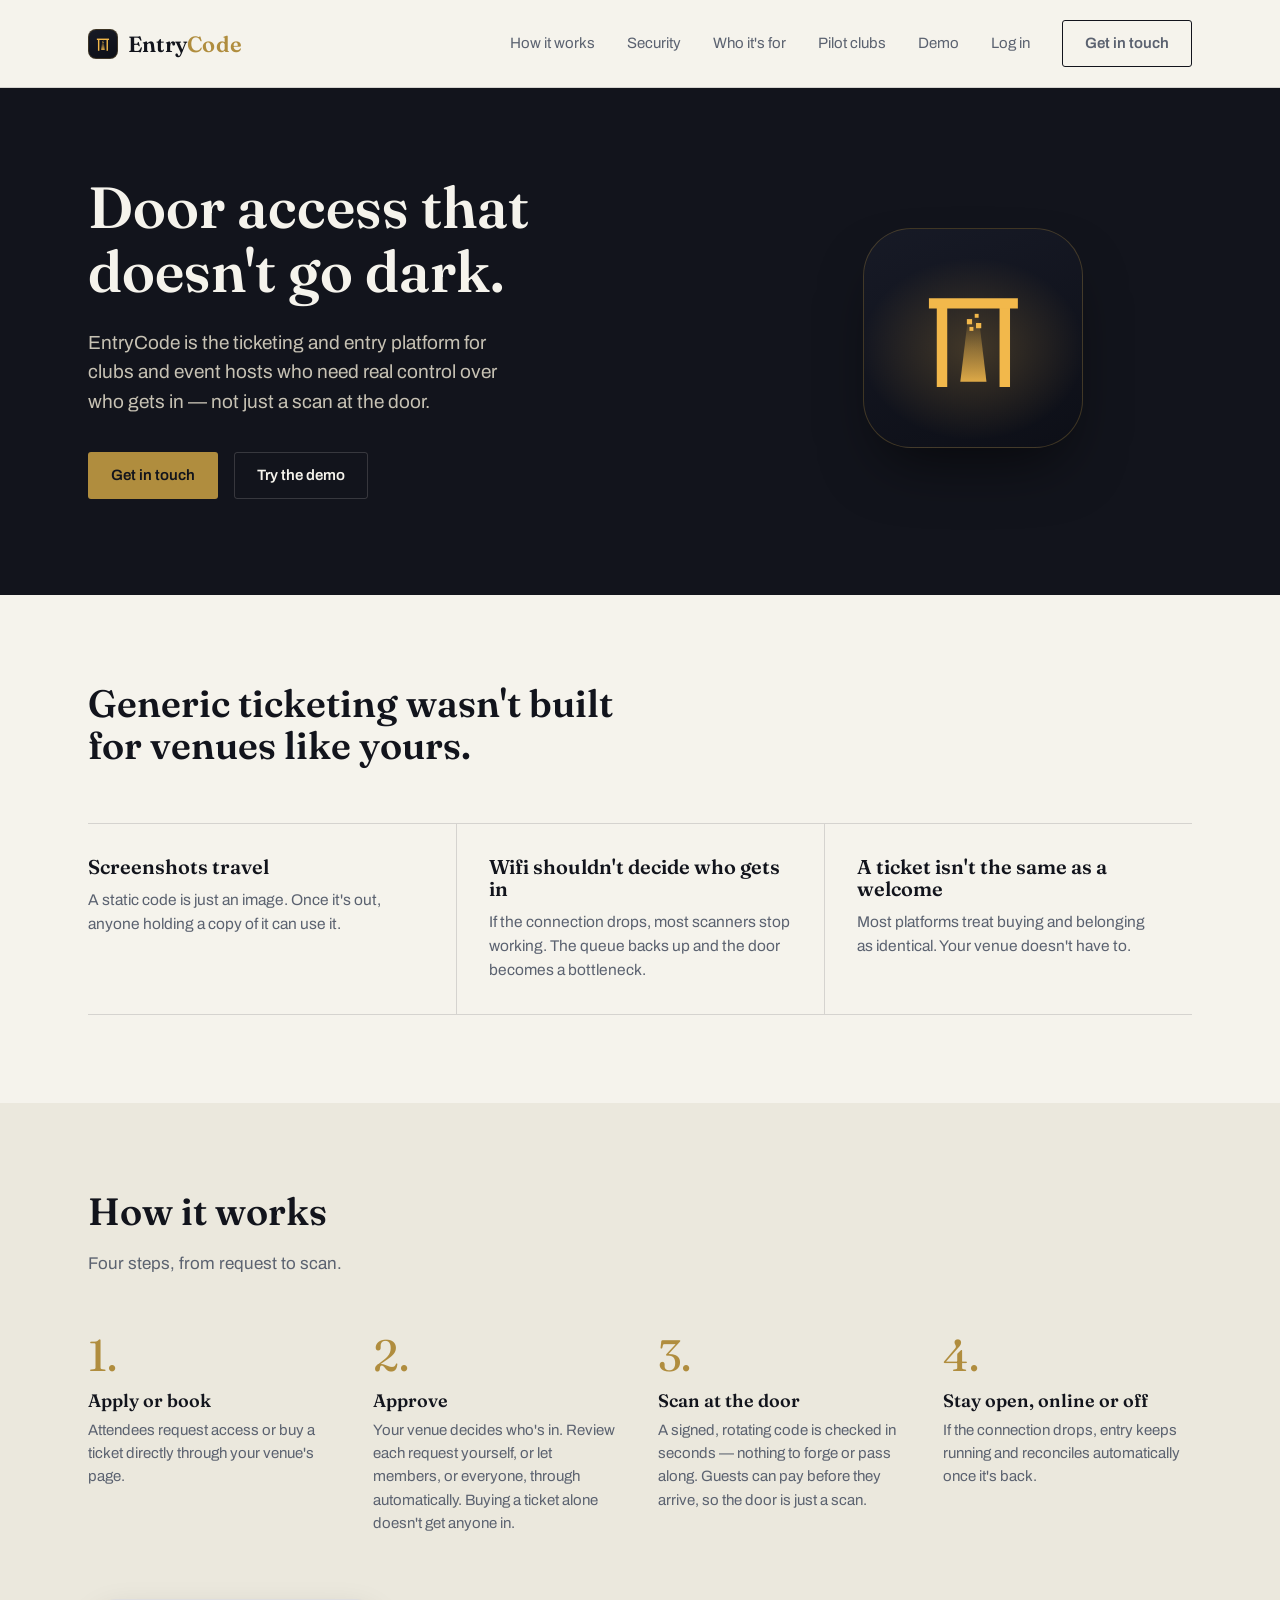
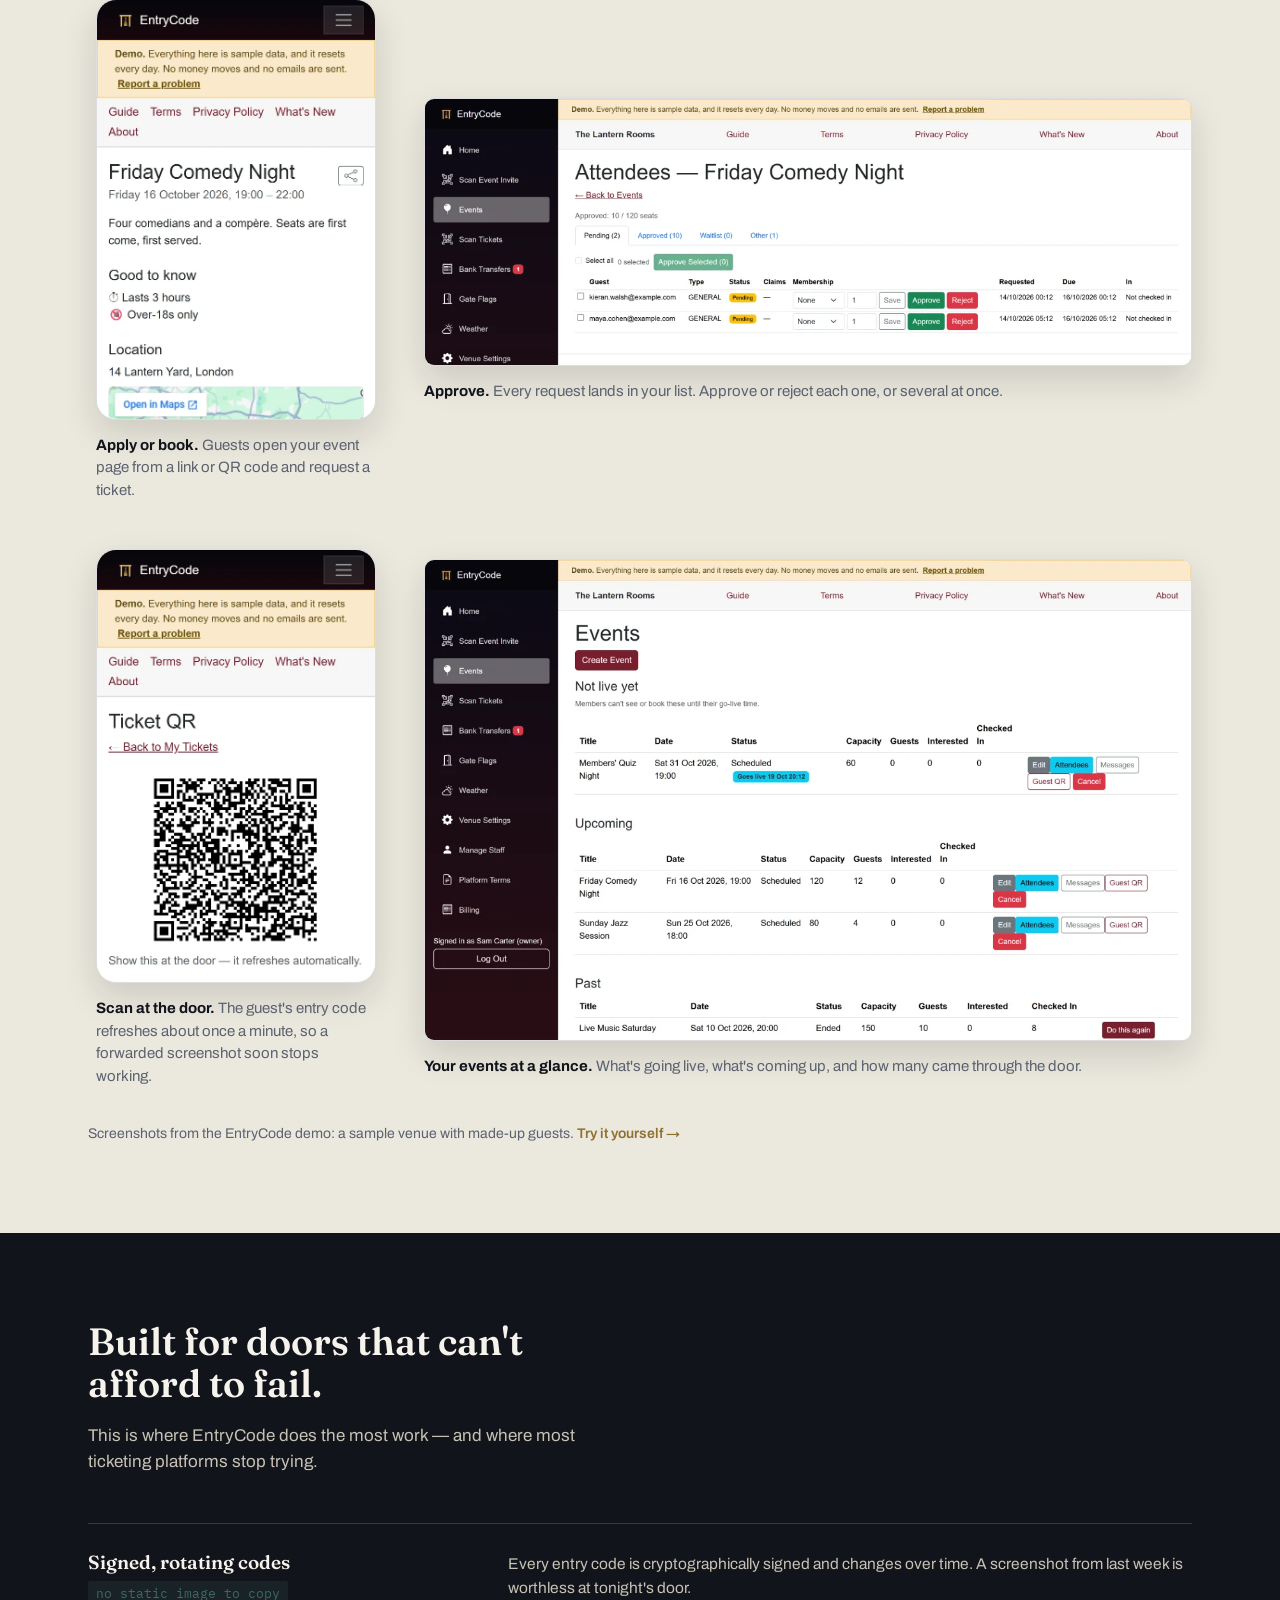
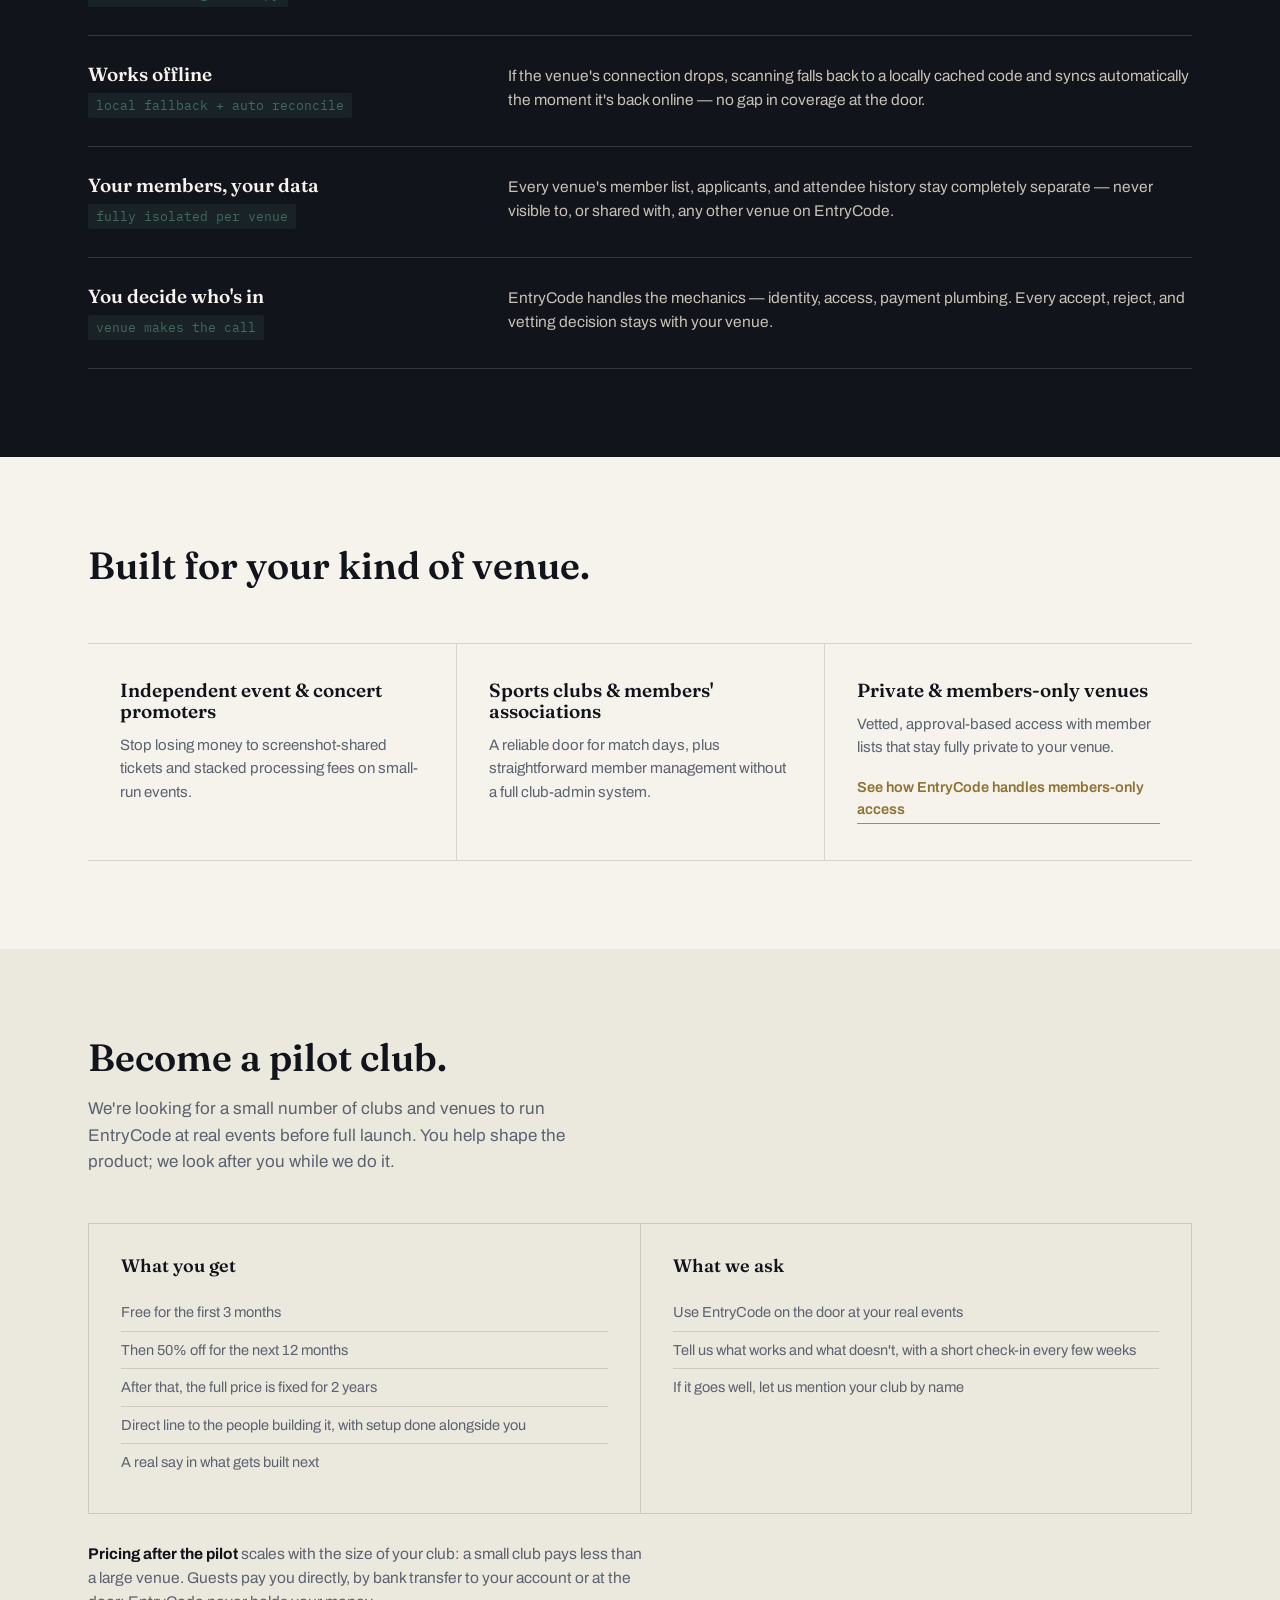
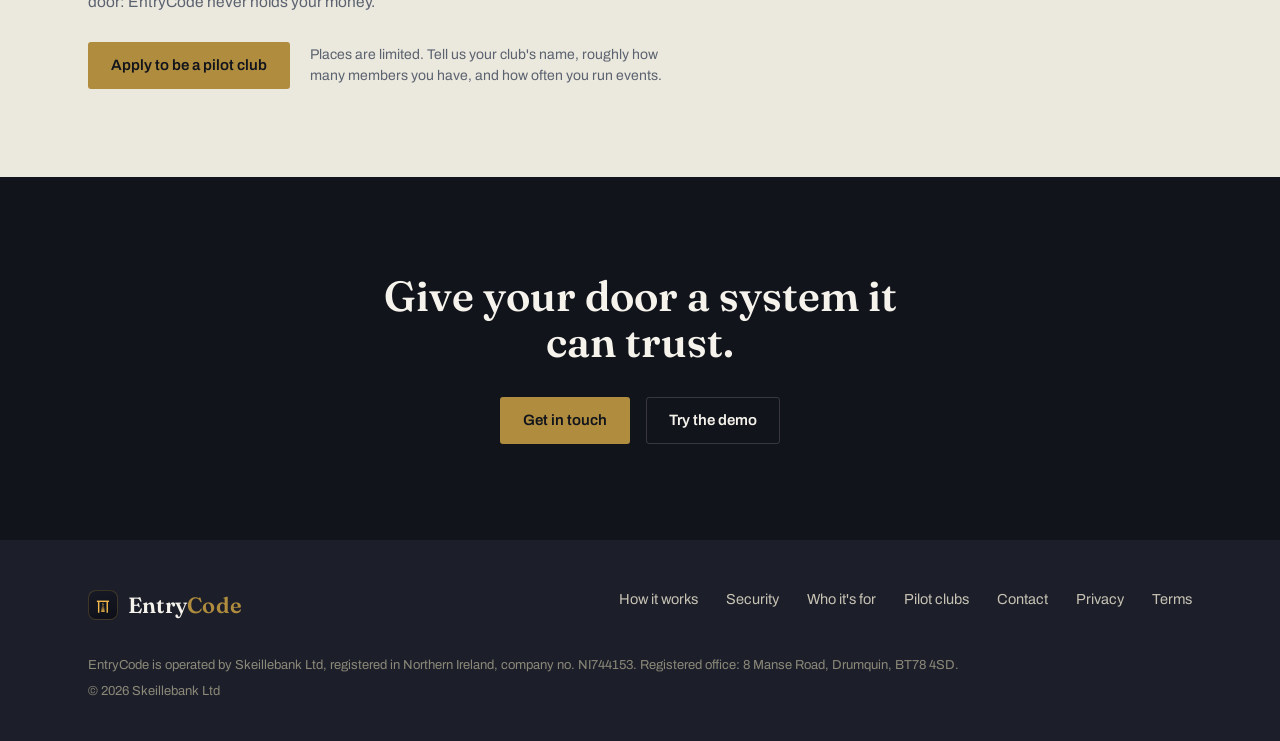
==== index.html @ 15cfafad "How it works: four screenshots from the demo, with a link to try it Co-Authored-By: Claude Opus 5.5 " ====
<!doctype html>
<html lang="en">
<head>
<meta charset="utf-8">
<meta name="viewport" content="width=device-width, initial-scale=1">
<title>EntryCode — Door access that doesn't go dark</title>
<meta name="description" content="EntryCode is the ticketing and entry platform for clubs and event hosts who need real control over who gets in — signed codes, offline-safe scanning, and vetted access.">
<link rel="preconnect" href="https://fonts.googleapis.com">
<link rel="preconnect" href="https://fonts.gstatic.com" crossorigin>
<link href="https://fonts.googleapis.com/css2?family=Fraunces:opsz,wght@9..144,400;9..144,500;9..144,600;9..144,700&family=Archivo:wght@400;500;600;700&family=IBM+Plex+Mono:wght@400;500&display=swap" rel="stylesheet">
<link rel="stylesheet" href="styles.css">
</head>
<body>
<a class="skip-link" href="#main">Skip to content</a>

<svg width="0" height="0" style="position:absolute" aria-hidden="true">
  <defs>
    <linearGradient id="beamGrad" x1="0" y1="1" x2="0" y2="0">
      <stop offset="0%" stop-color="#f2b84b" stop-opacity="0.9"/>
      <stop offset="55%" stop-color="#f2b84b" stop-opacity="0.4"/>
      <stop offset="100%" stop-color="#f2b84b" stop-opacity="0"/>
    </linearGradient>
    <symbol id="threshold-mark" viewBox="0 0 100 100">
      <line x1="26" y1="84" x2="26" y2="28" stroke="#f2b84b" stroke-width="8" stroke-linecap="square"/>
      <line x1="74" y1="84" x2="74" y2="28" stroke="#f2b84b" stroke-width="8" stroke-linecap="square"/>
      <line x1="20" y1="24" x2="80" y2="24" stroke="#f2b84b" stroke-width="8" stroke-linecap="square"/>
      <path d="M40 84 L60 84 L54 34 L46 34 Z" fill="url(#beamGrad)"/>
      <rect x="45" y="36" width="4" height="4" fill="#f2b84b"/>
      <rect x="51" y="32" width="3" height="3" fill="#f2b84b"/>
      <rect x="47" y="42" width="3" height="3" fill="#f2b84b"/>
      <rect x="52" y="39" width="4" height="4" fill="#f2b84b"/>
    </symbol>
  </defs>
</svg>

<header>
  <div class="nav-row">
    <a class="wordmark" href="#top">
      <span class="logo-mark" aria-hidden="true"><svg viewBox="0 0 100 100"><use href="#threshold-mark"/></svg></span>
      <span class="wm-text">Entry<em>Code</em></span>
    </a>
    <button class="nav-toggle" id="navToggle" aria-expanded="false" aria-controls="primaryNav" aria-label="Toggle menu">
      <svg width="24" height="24" viewBox="0 0 24 24" fill="none" stroke="currentColor" stroke-width="2" stroke-linecap="round"><line x1="3" y1="6" x2="21" y2="6"/><line x1="3" y1="12" x2="21" y2="12"/><line x1="3" y1="18" x2="21" y2="18"/></svg>
    </button>
    <nav class="primary" id="primaryNav">
      <a href="#how">How it works</a>
      <a href="#security">Security</a>
      <a href="#segments">Who it's for</a>
      <a href="#pilot">Pilot clubs</a>
      <a href="demo.html">Demo</a>
      <a href="login.html">Log in</a>
      <a class="btn btn-outline-dark" href="#demo">Get in touch</a>
    </nav>
  </div>
</header>

<main id="main">

  <!-- HERO -->
  <section class="hero" id="top">
    <div class="wrap hero-grid">
      <div>
        <h1>Door access that doesn't go dark.</h1>
        <p class="lede">EntryCode is the ticketing and entry platform for clubs and event hosts who need real control over who gets in — not just a scan at the door.</p>
        <div class="actions">
          <a class="btn btn-brass" href="#demo">Get in touch</a>
          <a class="btn btn-outline-light" href="demo.html">Try the demo</a>
        </div>
      </div>
      <div class="seal" aria-hidden="true">
        <div class="hero-mark"><svg viewBox="0 0 100 100"><use href="#threshold-mark"/></svg></div>
      </div>
    </div>
  </section>

  <!-- PROBLEM -->
  <section>
    <div class="wrap">
      <h2 class="eyebrow-free-heading">Generic ticketing wasn't built for venues like yours.</h2>
      <div class="problem-grid">
        <div class="problem-item">
          <h3>Screenshots travel</h3>
          <p>A static code is just an image. Once it's out, anyone holding a copy of it can use it.</p>
        </div>
        <div class="problem-item">
          <h3>Wifi shouldn't decide who gets in</h3>
          <p>If the connection drops, most scanners stop working. The queue backs up and the door becomes a bottleneck.</p>
        </div>
        <div class="problem-item">
          <h3>A ticket isn't the same as a welcome</h3>
          <p>Most platforms treat buying and belonging as identical. Your venue doesn't have to.</p>
        </div>
      </div>
    </div>
  </section>

  <!-- HOW IT WORKS -->
  <section class="how" id="how">
    <div class="wrap">
      <h2 class="eyebrow-free-heading">How it works</h2>
      <p class="section-lede">Four steps, from request to scan.</p>
      <div class="steps">
        <div class="step">
          <div class="num">1.</div>
          <h3>Apply or book</h3>
          <p>Attendees request access or buy a ticket directly through your venue's page.</p>
        </div>
        <div class="step">
          <div class="num">2.</div>
          <h3>Approve</h3>
          <p>Your venue decides who's in. Review each request yourself, or let members, or everyone, through automatically. Buying a ticket alone doesn't get anyone in.</p>
        </div>
        <div class="step">
          <div class="num">3.</div>
          <h3>Scan at the door</h3>
          <p>A signed, rotating code is checked in seconds — nothing to forge or pass along. Guests can pay before they arrive, so the door is just a scan.</p>
        </div>
        <div class="step">
          <div class="num">4.</div>
          <h3>Stay open, online or off</h3>
          <p>If the connection drops, entry keeps running and reconciles automatically once it's back.</p>
        </div>
      </div>
      <div class="shots">
        <figure class="shot phone">
          <img src="img/guest-request.webp" width="600" height="903" loading="lazy" alt="A guest's view of an event page on a phone: Friday Comedy Night, date and time, over-18s only, and the venue's location on a map.">
          <figcaption><b>Apply or book.</b> Guests open your event page from a link or QR code and request a ticket.</figcaption>
        </figure>
        <figure class="shot wide">
          <img src="img/venue-approve.webp" width="1200" height="417" loading="lazy" alt="The venue's attendee list for Friday Comedy Night, with two pending requests, each with Approve and Reject buttons.">
          <figcaption><b>Approve.</b> Every request lands in your list. Approve or reject each one, or several at once.</figcaption>
        </figure>
        <figure class="shot phone">
          <img src="img/guest-entry-code.webp" width="600" height="933" loading="lazy" alt="A guest's entry QR code on a phone, with the note: show this at the door, it refreshes automatically.">
          <figcaption><b>Scan at the door.</b> The guest's entry code refreshes about once a minute, so a forwarded screenshot soon stops working.</figcaption>
        </figure>
        <figure class="shot wide">
          <img src="img/venue-events.webp" width="1200" height="750" loading="lazy" alt="The venue's events page: one event not live yet, two upcoming and one past, with capacity, guests and check-ins for each.">
          <figcaption><b>Your events at a glance.</b> What's going live, what's coming up, and how many came through the door.</figcaption>
        </figure>
      </div>
      <p class="shots-note">Screenshots from the EntryCode demo: a sample venue with made-up guests. <a href="demo.html">Try it yourself →</a></p>
    </div>
  </section>

  <!-- SECURITY -->
  <section class="security" id="security">
    <div class="wrap">
      <h2 class="eyebrow-free-heading">Built for doors that can't afford to fail.</h2>
      <p class="section-lede">This is where EntryCode does the most work — and where most ticketing platforms stop trying.</p>
      <div class="ledger">
        <div class="ledger-row">
          <div>
            <h3>Signed, rotating codes</h3>
            <span class="tag-mono">no static image to copy</span>
          </div>
          <p>Every entry code is cryptographically signed and changes over time. A screenshot from last week is worthless at tonight's door.</p>
        </div>
        <div class="ledger-row">
          <div>
            <h3>Works offline</h3>
            <span class="tag-mono">local fallback + auto reconcile</span>
          </div>
          <p>If the venue's connection drops, scanning falls back to a locally cached code and syncs automatically the moment it's back online — no gap in coverage at the door.</p>
        </div>
        <div class="ledger-row">
          <div>
            <h3>Your members, your data</h3>
            <span class="tag-mono">fully isolated per venue</span>
          </div>
          <p>Every venue's member list, applicants, and attendee history stay completely separate — never visible to, or shared with, any other venue on EntryCode.</p>
        </div>
        <div class="ledger-row">
          <div>
            <h3>You decide who's in</h3>
            <span class="tag-mono">venue makes the call</span>
          </div>
          <p>EntryCode handles the mechanics — identity, access, payment plumbing. Every accept, reject, and vetting decision stays with your venue.</p>
        </div>
      </div>
    </div>
  </section>

  <!-- SEGMENTS -->
  <section id="segments">
    <div class="wrap">
      <h2 class="eyebrow-free-heading">Built for your kind of venue.</h2>
      <div class="segments-grid">
        <div class="segment">
          <h3>Independent event &amp; concert promoters</h3>
          <p>Stop losing money to screenshot-shared tickets and stacked processing fees on small-run events.</p>
        </div>
        <div class="segment">
          <h3>Sports clubs &amp; members' associations</h3>
          <p>A reliable door for match days, plus straightforward member management without a full club-admin system.</p>
        </div>
        <div class="segment">
          <h3>Private &amp; members-only venues</h3>
          <p>Vetted, approval-based access with member lists that stay fully private to your venue.</p>
          <a class="link-line" href="members.html">See how EntryCode handles members-only access</a>
        </div>
      </div>
    </div>
  </section>

  <!-- PILOT CLUBS -->
  <section class="how" id="pilot">
    <div class="wrap">
      <h2 class="eyebrow-free-heading">Become a pilot club.</h2>
      <p class="section-lede">We're looking for a small number of clubs and venues to run EntryCode at real events before full launch. You help shape the product; we look after you while we do it.</p>
      <div class="pricing-row">
        <div class="price-col recommended">
          <h3>What you get</h3>
          <ul>
            <li>Free for the first 3 months</li>
            <li>Then 50% off for the next 12 months</li>
            <li>After that, the full price is fixed for 2 years</li>
            <li>Direct line to the people building it, with setup done alongside you</li>
            <li>A real say in what gets built next</li>
          </ul>
        </div>
        <div class="price-col">
          <h3>What we ask</h3>
          <ul>
            <li>Use EntryCode on the door at your real events</li>
            <li>Tell us what works and what doesn't, with a short check-in every few weeks</li>
            <li>If it goes well, let us mention your club by name</li>
          </ul>
        </div>
      </div>
      <p class="pilot-note" id="pricing"><strong>Pricing after the pilot</strong> scales with the size of your club: a small club pays less than a large venue. Guests pay you directly, by bank transfer to your account or at the door: EntryCode never holds your money.</p>
      <div class="pilot-actions">
        <a class="btn btn-brass" href="mailto:info@entrycode.uk?subject=EntryCode%20pilot%20club">Apply to be a pilot club</a>
        <span class="pilot-small">Places are limited. Tell us your club's name, roughly how many members you have, and how often you run events.</span>
      </div>
    </div>
  </section>

  <!-- FINAL CTA -->
  <section class="cta-band" id="demo">
    <div class="wrap">
      <h2>Give your door a system it can trust.</h2>
      <div class="actions">
        <a class="btn btn-brass" href="mailto:info@entrycode.uk">Get in touch</a>
        <a class="btn btn-outline-light" href="demo.html">Try the demo</a>
      </div>
    </div>
  </section>

</main>

<footer>
  <div class="wrap footer-row">
    <div>
      <a class="wordmark" href="#top" style="color:#f5f3ec;">
        <span class="logo-mark" aria-hidden="true"><svg viewBox="0 0 100 100"><use href="#threshold-mark"/></svg></span>
        <span class="wm-text">Entry<em>Code</em></span>
      </a>
    </div>
    <div class="footer-links">
      <a href="#how">How it works</a>
      <a href="#security">Security</a>
      <a href="#segments">Who it's for</a>
      <a href="#pilot">Pilot clubs</a>
      <a href="mailto:info@entrycode.uk">Contact</a>
      <a href="privacy.html">Privacy</a>
      <a href="terms.html">Terms</a>
    </div>
  </div>
  <div class="wrap footer-fine">
    <p>EntryCode is operated by Skeillebank Ltd, registered in Northern Ireland, company no. NI744153. Registered office: 8 Manse Road, Drumquin, BT78 4SD.</p>
    <p>&copy; <span id="year"></span> Skeillebank Ltd</p>
  </div>
</footer>

<script>
  document.getElementById('year').textContent = new Date().getFullYear();
  var toggle = document.getElementById('navToggle');
  var nav = document.getElementById('primaryNav');
  toggle.addEventListener('click', function(){
    var open = nav.classList.toggle('open');
    toggle.setAttribute('aria-expanded', open ? 'true' : 'false');
  });
</script>
</body>
</html>
---- styles.css ----
:root{
  --ink:#12141c;
  --ink-2:#1c1f2a;
  --paper:#f5f3ec;
  --paper-2:#ebe8dd;
  --brass:#b08d3e;
  --brass-dark:#8f7130;
  --slate:#5b6270;
  --mist:#c7c2b4;
  --line:rgba(18,20,28,0.14);
  --line-dark:rgba(245,243,236,0.16);
  --verify:#3f6b5c;
  --max:1160px;
  --serif:'Fraunces', Georgia, serif;
  --sans:'Archivo', -apple-system, sans-serif;
  --mono:'IBM Plex Mono', 'Courier New', monospace;
}

*{box-sizing:border-box;}
html{scroll-behavior:smooth;}
@media (prefers-reduced-motion: reduce){
  html{scroll-behavior:auto;}
  *{animation-duration:0.01ms !important; transition-duration:0.01ms !important;}
}

body{
  margin:0;
  font-family:var(--sans);
  background:var(--paper);
  color:var(--ink);
  line-height:1.55;
  -webkit-font-smoothing:antialiased;
}

h1,h2,h3{
  font-family:var(--serif);
  font-weight:600;
  line-height:1.1;
  margin:0;
}

p{margin:0;}

a{color:inherit; text-decoration:none;}

.skip-link{
  position:absolute; left:-999px; top:0;
  background:var(--brass); color:var(--ink); padding:10px 16px; z-index:200;
}
.skip-link:focus{left:12px; top:12px;}

:focus-visible{outline:2px solid var(--brass); outline-offset:3px;}

.wrap{
  max-width:var(--max);
  margin:0 auto;
  padding:0 28px;
}

/* ---------- Header ---------- */
header{
  background:var(--paper);
  border-bottom:1px solid var(--line);
  position:sticky; top:0; z-index:100;
}
.nav-row{
  display:flex; align-items:center; justify-content:space-between;
  padding:20px 28px;
  max-width:var(--max); margin:0 auto;
}
.wordmark{
  font-family:var(--serif); font-weight:600; font-size:22px; letter-spacing:0.01em;
  display:flex; align-items:center; gap:10px;
}
.wordmark span{color:var(--brass);}
.logo-mark{
  width:30px; height:30px; border-radius:8px; flex:none;
  background:linear-gradient(160deg,#171a26,#0d0f17);
  display:flex; align-items:center; justify-content:center;
  border:1px solid rgba(176,141,62,0.28);
}
.logo-mark svg{ width:64%; height:64%; }
.hero-mark{
  width:220px; height:220px; border-radius:48px;
  background:linear-gradient(160deg,#171a26,#0d0f17);
  border:1px solid rgba(176,141,62,0.3);
  display:flex; align-items:center; justify-content:center;
  box-shadow:0 30px 60px -20px rgba(0,0,0,.6);
  position:relative;
}
.hero-mark::before{
  content:"";
  position:absolute; inset:0;
  background:radial-gradient(ellipse 160px 130px at 50% 55%, rgba(242,184,75,0.22), transparent 70%);
  border-radius:inherit;
}
.hero-mark svg{ width:60%; height:60%; position:relative; }
nav.primary{display:flex; align-items:center; gap:32px;}
nav.primary a{font-size:15px; color:var(--slate); transition:color .15s ease;}
nav.primary a:hover{color:var(--ink);}
.btn{
  display:inline-block;
  font-family:var(--sans); font-weight:600; font-size:15px;
  padding:11px 22px;
  border-radius:3px;
  border:1px solid transparent;
  cursor:pointer;
}
.btn-brass{background:var(--brass); color:var(--ink);}
.btn-brass:hover{background:var(--brass-dark);}
.btn-outline-dark{border-color:var(--ink); color:var(--ink);}
.btn-outline-dark:hover{background:var(--ink); color:var(--paper);}
.btn-outline-light{border-color:var(--line-dark); color:var(--paper);}
.btn-outline-light:hover{background:var(--paper); color:var(--ink);}

.nav-toggle{display:none; background:none; border:none; cursor:pointer; padding:6px;}
.nav-toggle svg{display:block;}

@media (max-width:820px){
  nav.primary{
    position:absolute; top:100%; left:0; right:0;
    background:var(--paper); border-bottom:1px solid var(--line);
    flex-direction:column; align-items:flex-start; gap:0;
    padding:8px 28px 20px;
    display:none;
  }
  nav.primary.open{display:flex;}
  nav.primary a{padding:12px 0; width:100%; border-bottom:1px solid var(--line);}
  nav.primary .btn{margin-top:14px;}
  .nav-toggle{display:block;}
}

/* ---------- Hero ---------- */
.hero{
  background:var(--ink);
  color:var(--paper);
  padding:88px 0 96px;
  overflow:hidden;
}
.hero-grid{
  display:grid;
  grid-template-columns:1.1fr 0.8fr;
  gap:64px;
  align-items:center;
}
.hero h1{
  font-size:clamp(34px, 5vw, 58px);
  color:var(--paper);
  max-width:12.5ch;
}
.hero .lede{
  margin-top:24px;
  font-size:19px;
  color:var(--mist);
  max-width:38ch;
}
.hero .actions{
  margin-top:36px;
  display:flex; gap:16px; flex-wrap:wrap;
}
.seal{ justify-self:center; }
@media (max-width:900px){
  .hero-grid{grid-template-columns:1fr; gap:48px;}
  .seal{order:-1; max-width:220px; margin:0 auto;}
}

/* ---------- Section basics ---------- */
section{padding:88px 0;}
.eyebrow-free-heading{
  font-size:clamp(26px, 3.4vw, 38px);
  max-width:22ch;
}
.section-lede{
  margin-top:18px;
  font-size:17px;
  color:var(--slate);
  max-width:52ch;
}

/* ---------- Problem ---------- */
.problem-grid{
  margin-top:56px;
  display:grid;
  grid-template-columns:repeat(3,1fr);
  gap:0;
  border-top:1px solid var(--line);
}
.problem-item{
  padding:32px 32px 32px 0;
  border-bottom:1px solid var(--line);
}
.problem-item + .problem-item{ border-left:1px solid var(--line); padding-left:32px; }
.problem-item h3{ font-size:20px; margin-bottom:10px; }
.problem-item p{ color:var(--slate); font-size:15.5px; }
@media (max-width:820px){
  .problem-grid{grid-template-columns:1fr;}
  .problem-item + .problem-item{border-left:none;}
  .problem-item{padding-left:0;}
}

/* ---------- How it works ---------- */
.how{ background:var(--paper-2); }
.steps{
  margin-top:56px;
  display:grid;
  grid-template-columns:repeat(4,1fr);
  gap:36px;
}
.step .num{
  font-family:var(--serif);
  font-size:44px;
  color:var(--brass);
  line-height:1;
  margin-bottom:14px;
}
.step h3{ font-size:18px; margin-bottom:8px; }
.step p{ color:var(--slate); font-size:15px; }
@media (max-width:900px){
  .steps{grid-template-columns:1fr 1fr; row-gap:40px;}
}

/* Screenshots under "How it works" */
.shots{ display:grid; grid-template-columns:minmax(0,1fr) minmax(0,2.6fr); gap:48px 40px; margin-top:64px; align-items:center; }
.shot{ margin:0; }
.shot img{ display:block; width:100%; height:auto; background:#fff; border:1px solid var(--line); border-radius:10px; box-shadow:0 14px 34px rgba(18,20,28,0.14); }
.shot.phone img{ max-width:280px; margin-inline:auto; border-radius:20px; }
.shot figcaption{ margin-top:14px; color:var(--slate); font-size:15px; line-height:1.5; }
.shot.phone figcaption{ max-width:280px; margin-inline:auto; }
.shot figcaption b{ color:var(--ink); }
.shots-note{ margin-top:36px; color:var(--slate); font-size:14px; }
.shots-note a{ color:var(--brass-dark); font-weight:600; }
@media (max-width:820px){
  .shots{ grid-template-columns:minmax(0,1fr); gap:40px; margin-top:48px; }
  .shot.phone img, .shot.phone figcaption{ max-width:240px; }
}
@media (max-width:560px){
  .steps{grid-template-columns:1fr;}
}

/* ---------- Security ---------- */
.security{
  background:var(--ink);
  color:var(--paper);
}
.security .eyebrow-free-heading{ color:var(--paper); }
.security .section-lede{ color:var(--mist); }
.ledger{
  margin-top:48px;
  border-top:1px solid var(--line-dark);
}
.ledger-row{
  display:grid;
  grid-template-columns:0.9fr 1.6fr;
  gap:36px;
  padding:28px 0;
  border-bottom:1px solid var(--line-dark);
}
.ledger-row h3{
  color:var(--paper);
  font-size:19px;
}
.ledger-row p{
  color:var(--mist);
  font-size:15.5px;
}
.tag-mono{
  display:inline-block;
  font-family:var(--mono);
  font-size:12.5px;
  color:var(--verify);
  background:rgba(63,107,92,0.16);
  padding:3px 8px;
  border-radius:2px;
  margin-top:8px;
}
@media (max-width:700px){
  .ledger-row{grid-template-columns:1fr;}
}

/* ---------- Segments ---------- */
.segments-grid{
  margin-top:56px;
  display:grid;
  grid-template-columns:repeat(3,1fr);
  border-top:1px solid var(--line);
  border-bottom:1px solid var(--line);
}
.segment{
  padding:36px 32px;
  border-left:1px solid var(--line);
}
.segment:first-child{border-left:none;}
.segment h3{font-size:19px; margin-bottom:12px;}
.segment p{color:var(--slate); font-size:15px;}
.segment .link-line{
  display:inline-block; margin-top:16px; font-size:14.5px; font-weight:600;
  color:var(--brass-dark); border-bottom:1px solid var(--brass);
  padding-bottom:2px;
}
@media (max-width:820px){
  .segments-grid{grid-template-columns:1fr;}
  .segment{border-left:none; border-top:1px solid var(--line);}
  .segment:first-child{border-top:none;}
}

/* ---------- Pricing ---------- */
.pricing-row{
  margin-top:48px;
  display:flex;
  gap:0;
  border:1px solid var(--line);
}
.price-col{
  flex:1;
  padding:32px;
  border-left:1px solid var(--line);
}
.price-col:first-child{border-left:none;}
.price-col.recommended{background:var(--paper-2);}
.price-col h3{font-size:18px;}
.price-figure{
  font-family:var(--serif); font-size:32px; margin-top:14px; color:var(--ink);
}
.price-figure small{font-family:var(--sans); font-size:14px; color:var(--slate); font-weight:500;}
.price-col ul{list-style:none; margin:18px 0 0; padding:0; font-size:14.5px; color:var(--slate);}
.price-col li{padding:7px 0; border-top:1px solid var(--line);}
.price-col li:first-child{border-top:none;}
@media (max-width:820px){
  .pricing-row{flex-direction:column;}
  .price-col{border-left:none; border-top:1px solid var(--line);}
  .price-col:first-child{border-top:none;}
}

.pilot-note{
  margin-top:28px; font-size:15.5px; color:var(--slate); max-width:62ch;
}
.pilot-note strong{color:var(--ink);}
.pilot-actions{
  margin-top:28px; display:flex; align-items:center; gap:20px; flex-wrap:wrap;
}
.pilot-small{font-size:14px; color:var(--slate); max-width:46ch;}

/* ---------- Final CTA ---------- */
.cta-band{
  background:var(--ink);
  color:var(--paper);
  text-align:center;
  padding:96px 0;
}
.cta-band h2{
  font-size:clamp(28px, 4vw, 42px);
  color:var(--paper);
  max-width:20ch;
  margin:0 auto;
}
.cta-band .actions{
  margin-top:32px; display:flex; justify-content:center; gap:16px; flex-wrap:wrap;
}

/* ---------- Footer ---------- */
footer{
  background:var(--ink-2);
  color:var(--mist);
  padding:48px 0 40px;
}
.footer-row{
  display:flex; justify-content:space-between; align-items:flex-start; gap:24px;
  flex-wrap:wrap;
}
.footer-links{display:flex; gap:28px; flex-wrap:wrap;}
.footer-links a{font-size:14.5px; color:var(--mist);}
.footer-links a:hover{color:var(--paper);}
.footer-fine{margin-top:32px; font-size:13px; color:#8b8878;}
.footer-fine p + p{margin-top:6px;}
.pilot-note a{color:var(--brass-dark); font-weight:600; border-bottom:1px solid var(--brass);}
/* Keep "EntryCode" as one word: the flex gap above only separates the mark from the name. */
.wordmark .wm-text{color:inherit;}
.wordmark em{font-style:normal; color:var(--brass);}
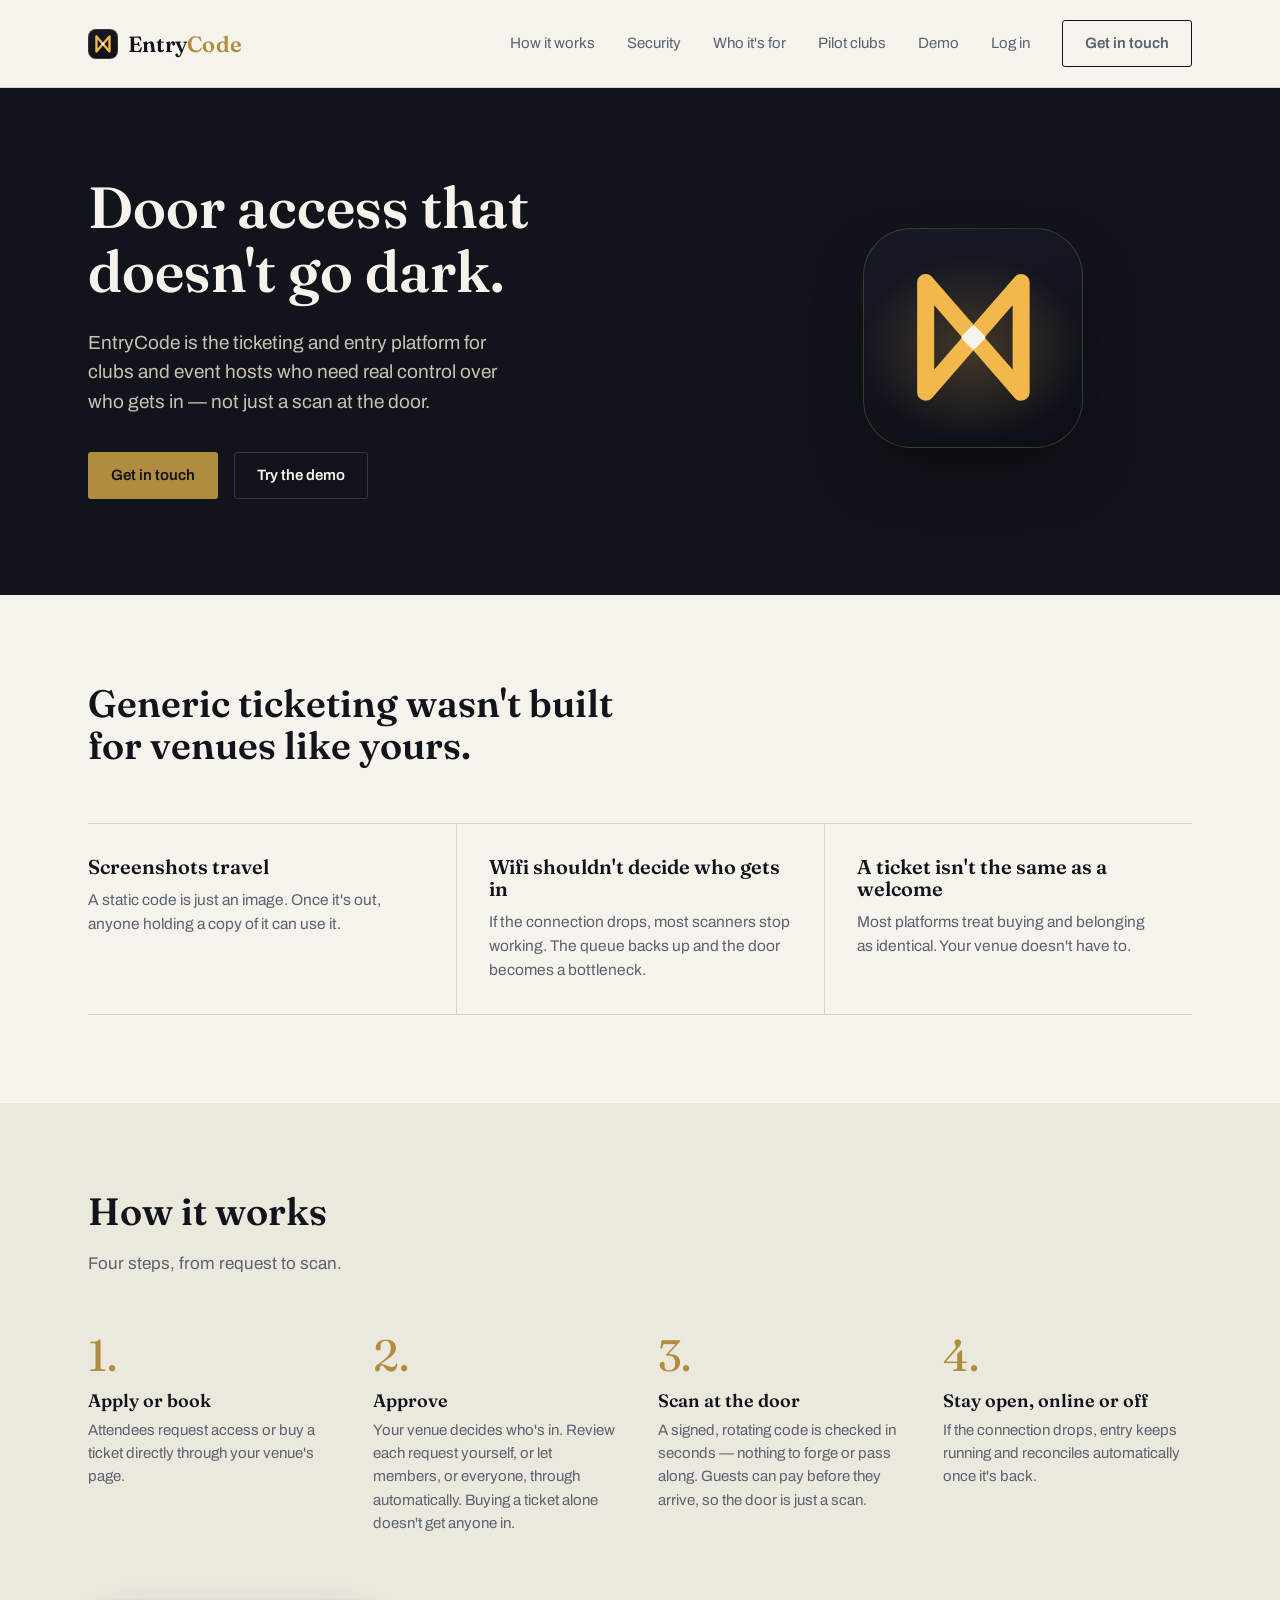
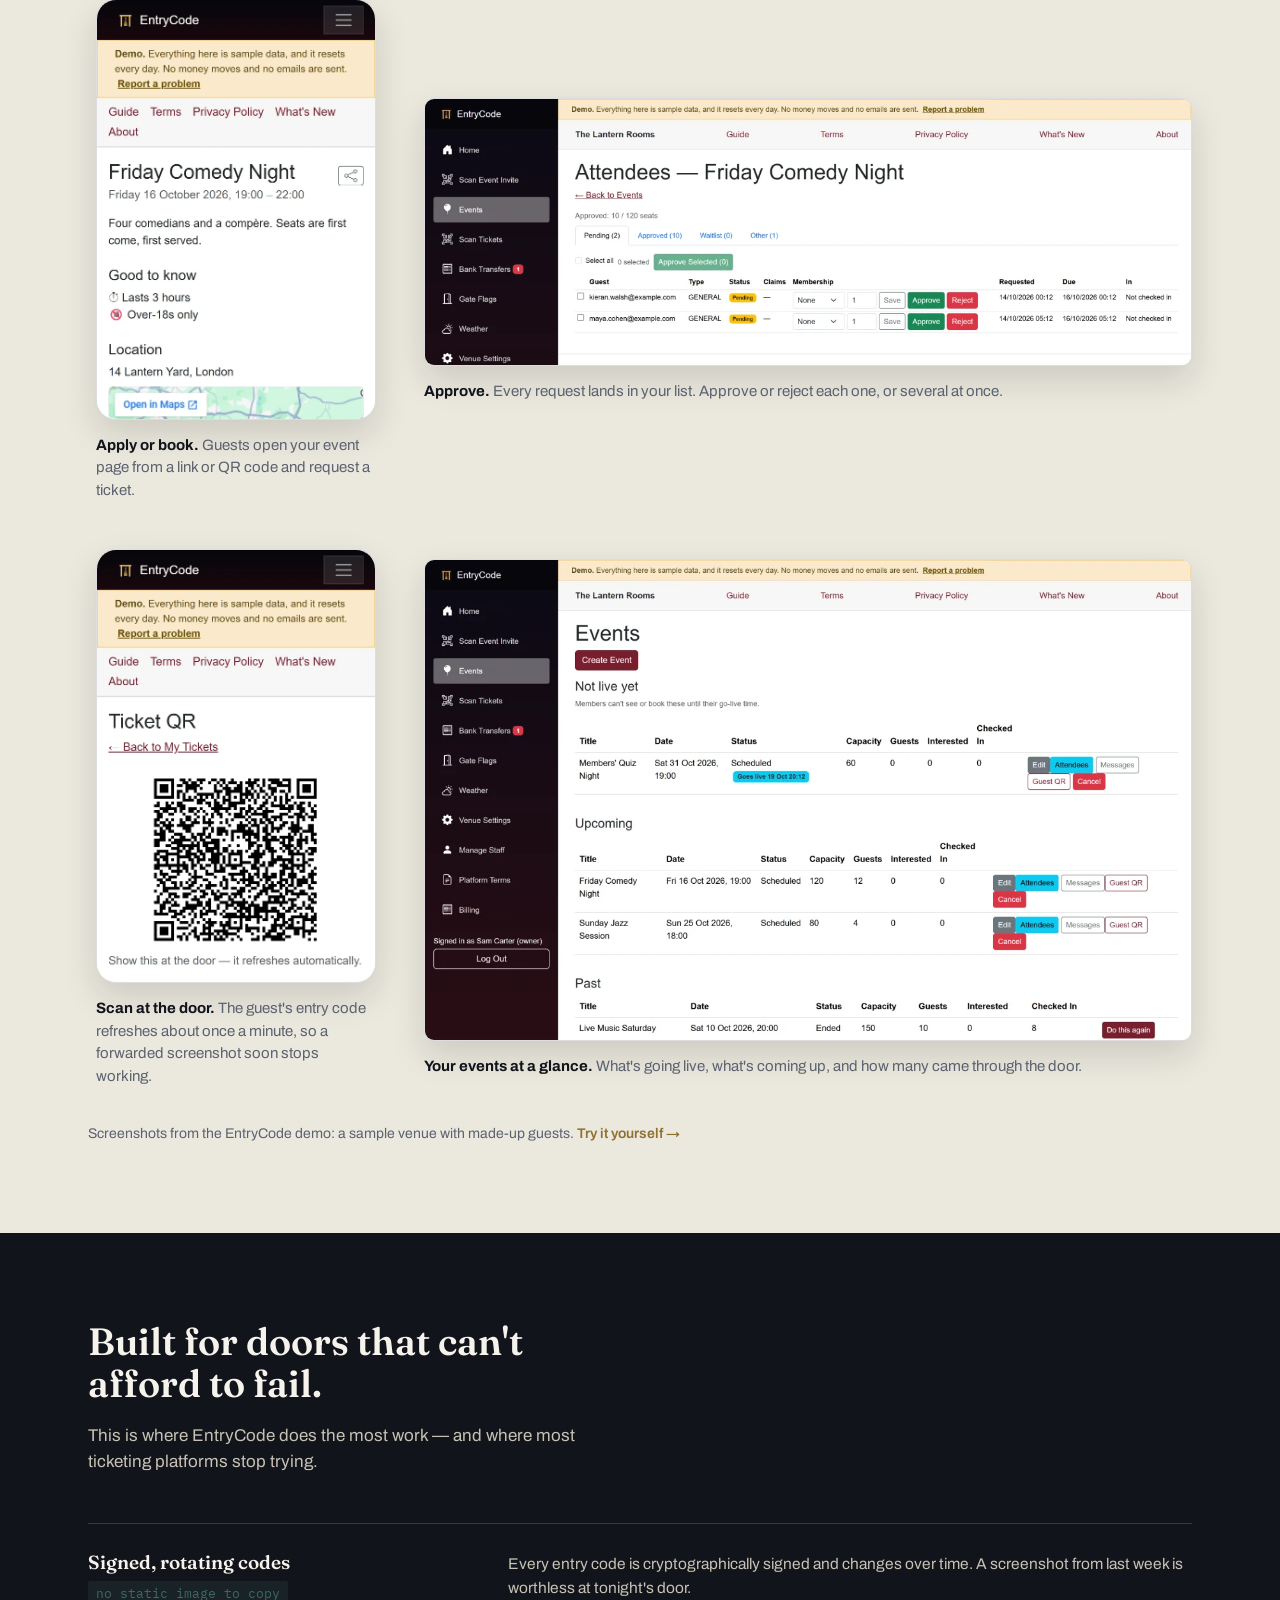
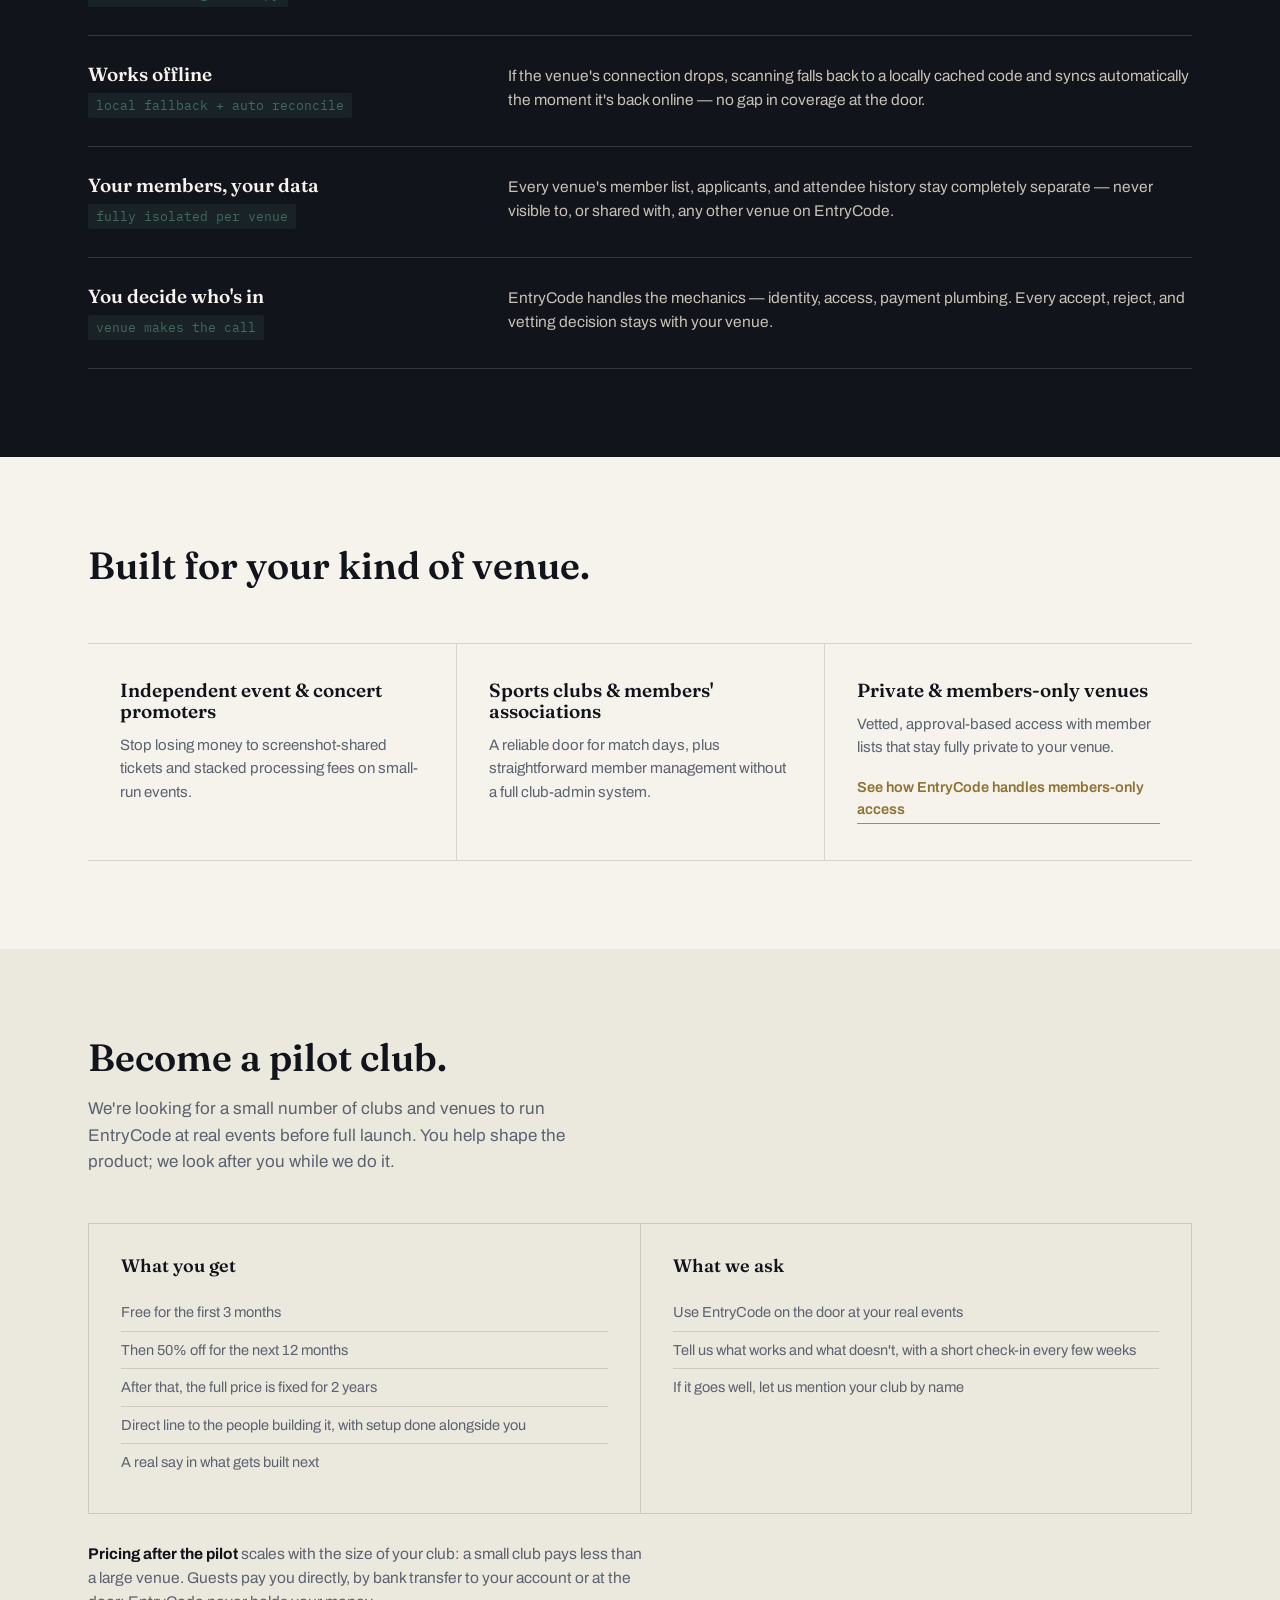
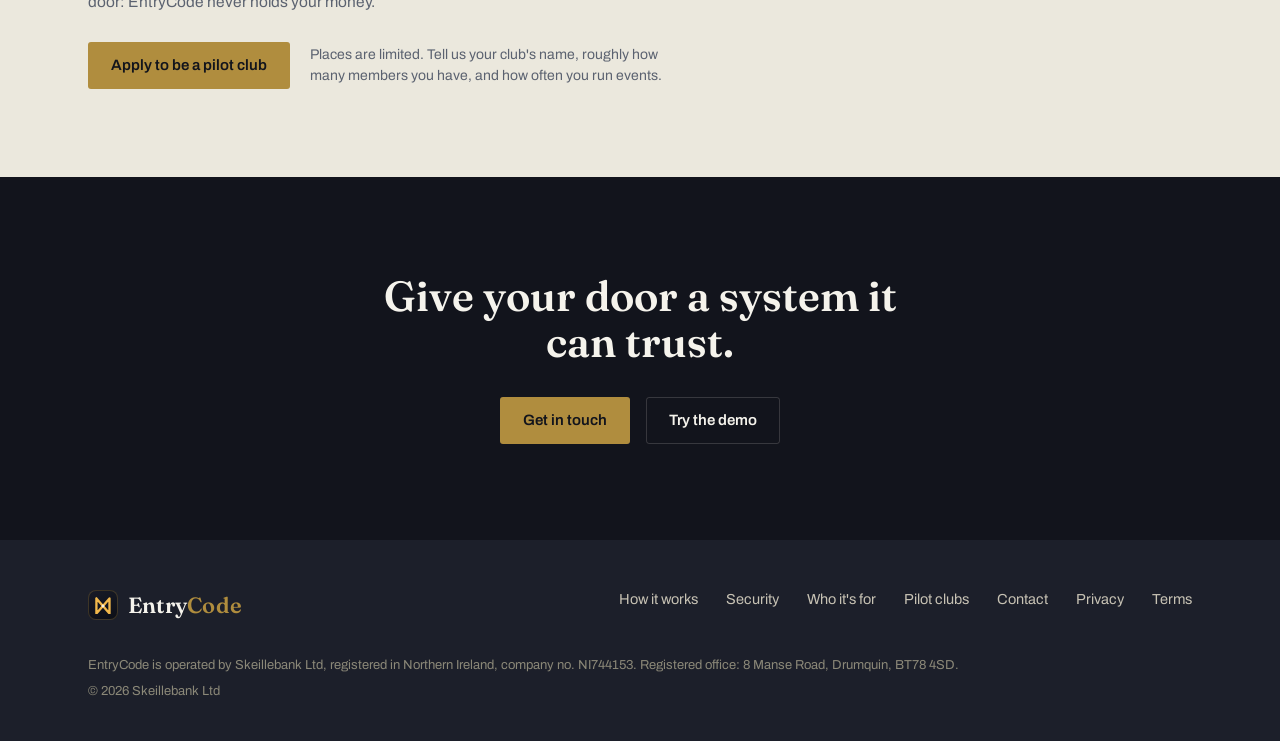
==== commit 10c32e5e: "New logo: the Dagaz rune (day), and a browser tab icon Co-Authored-By: Claude Opus 5.5 <noreply@anth" ====
--- a/index.html
+++ b/index.html
@@ -3,6 +3,7 @@
 <head>
 <meta charset="utf-8">
 <meta name="viewport" content="width=device-width, initial-scale=1">
+<link rel="icon" href="logo.svg" type="image/svg+xml">
 <title>EntryCode — Door access that doesn't go dark</title>
 <meta name="description" content="EntryCode is the ticketing and entry platform for clubs and event hosts who need real control over who gets in — signed codes, offline-safe scanning, and vetted access.">
 <link rel="preconnect" href="https://fonts.googleapis.com">
@@ -15,20 +16,10 @@
 
 <svg width="0" height="0" style="position:absolute" aria-hidden="true">
   <defs>
-    <linearGradient id="beamGrad" x1="0" y1="1" x2="0" y2="0">
-      <stop offset="0%" stop-color="#f2b84b" stop-opacity="0.9"/>
-      <stop offset="55%" stop-color="#f2b84b" stop-opacity="0.4"/>
-      <stop offset="100%" stop-color="#f2b84b" stop-opacity="0"/>
-    </linearGradient>
+    <!-- Dagaz rune ("day"): the door that doesn't go dark. Drawn for the 64% inner area of the dark tiles. -->
     <symbol id="threshold-mark" viewBox="0 0 100 100">
-      <line x1="26" y1="84" x2="26" y2="28" stroke="#f2b84b" stroke-width="8" stroke-linecap="square"/>
-      <line x1="74" y1="84" x2="74" y2="28" stroke="#f2b84b" stroke-width="8" stroke-linecap="square"/>
-      <line x1="20" y1="24" x2="80" y2="24" stroke="#f2b84b" stroke-width="8" stroke-linecap="square"/>
-      <path d="M40 84 L60 84 L54 34 L46 34 Z" fill="url(#beamGrad)"/>
-      <rect x="45" y="36" width="4" height="4" fill="#f2b84b"/>
-      <rect x="51" y="32" width="3" height="3" fill="#f2b84b"/>
-      <rect x="47" y="42" width="3" height="3" fill="#f2b84b"/>
-      <rect x="52" y="39" width="4" height="4" fill="#f2b84b"/>
+      <path d="M13.5 8 V92 L86.5 8 V92 L13.5 8" fill="none" stroke="#f2b84b" stroke-width="13" stroke-linecap="round" stroke-linejoin="round"/>
+      <rect x="43" y="43" width="14" height="14" rx="2" fill="#f5f3ec" transform="rotate(45 50 50)"/>
     </symbol>
   </defs>
 </svg>
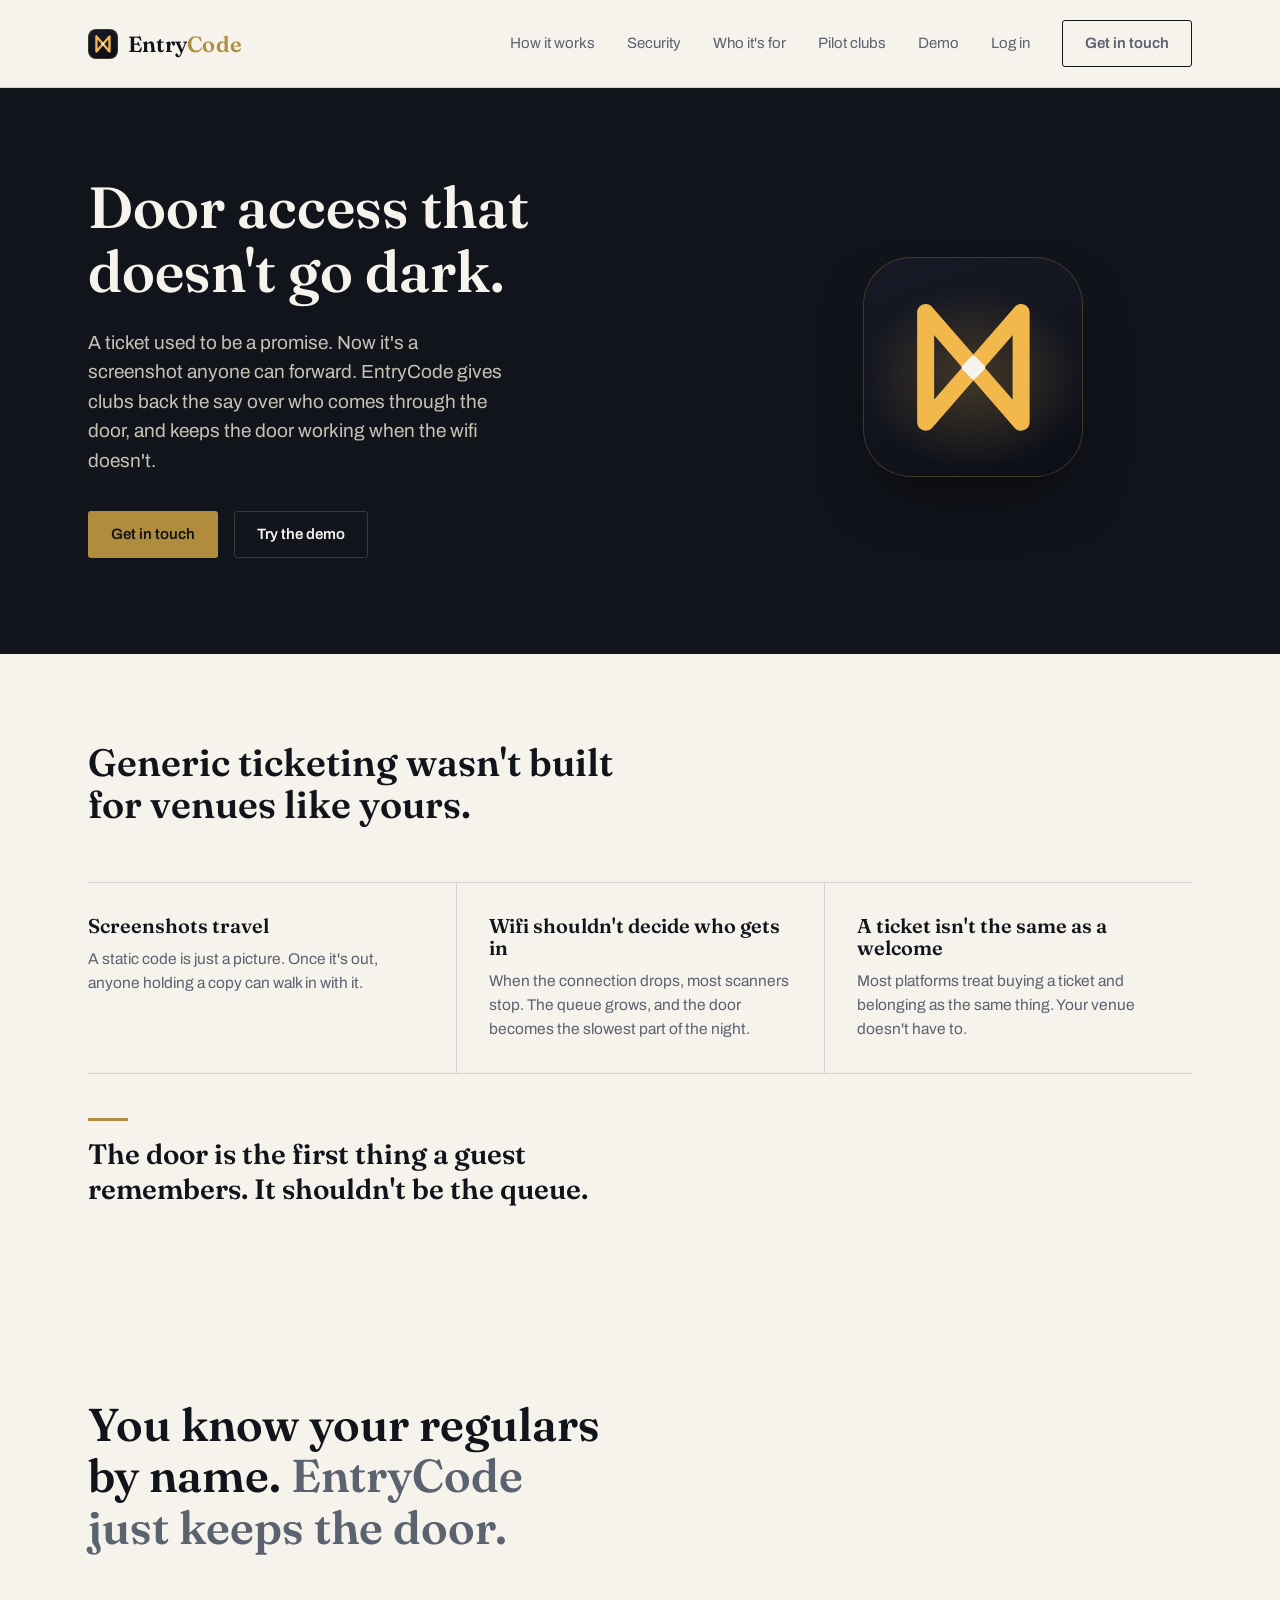
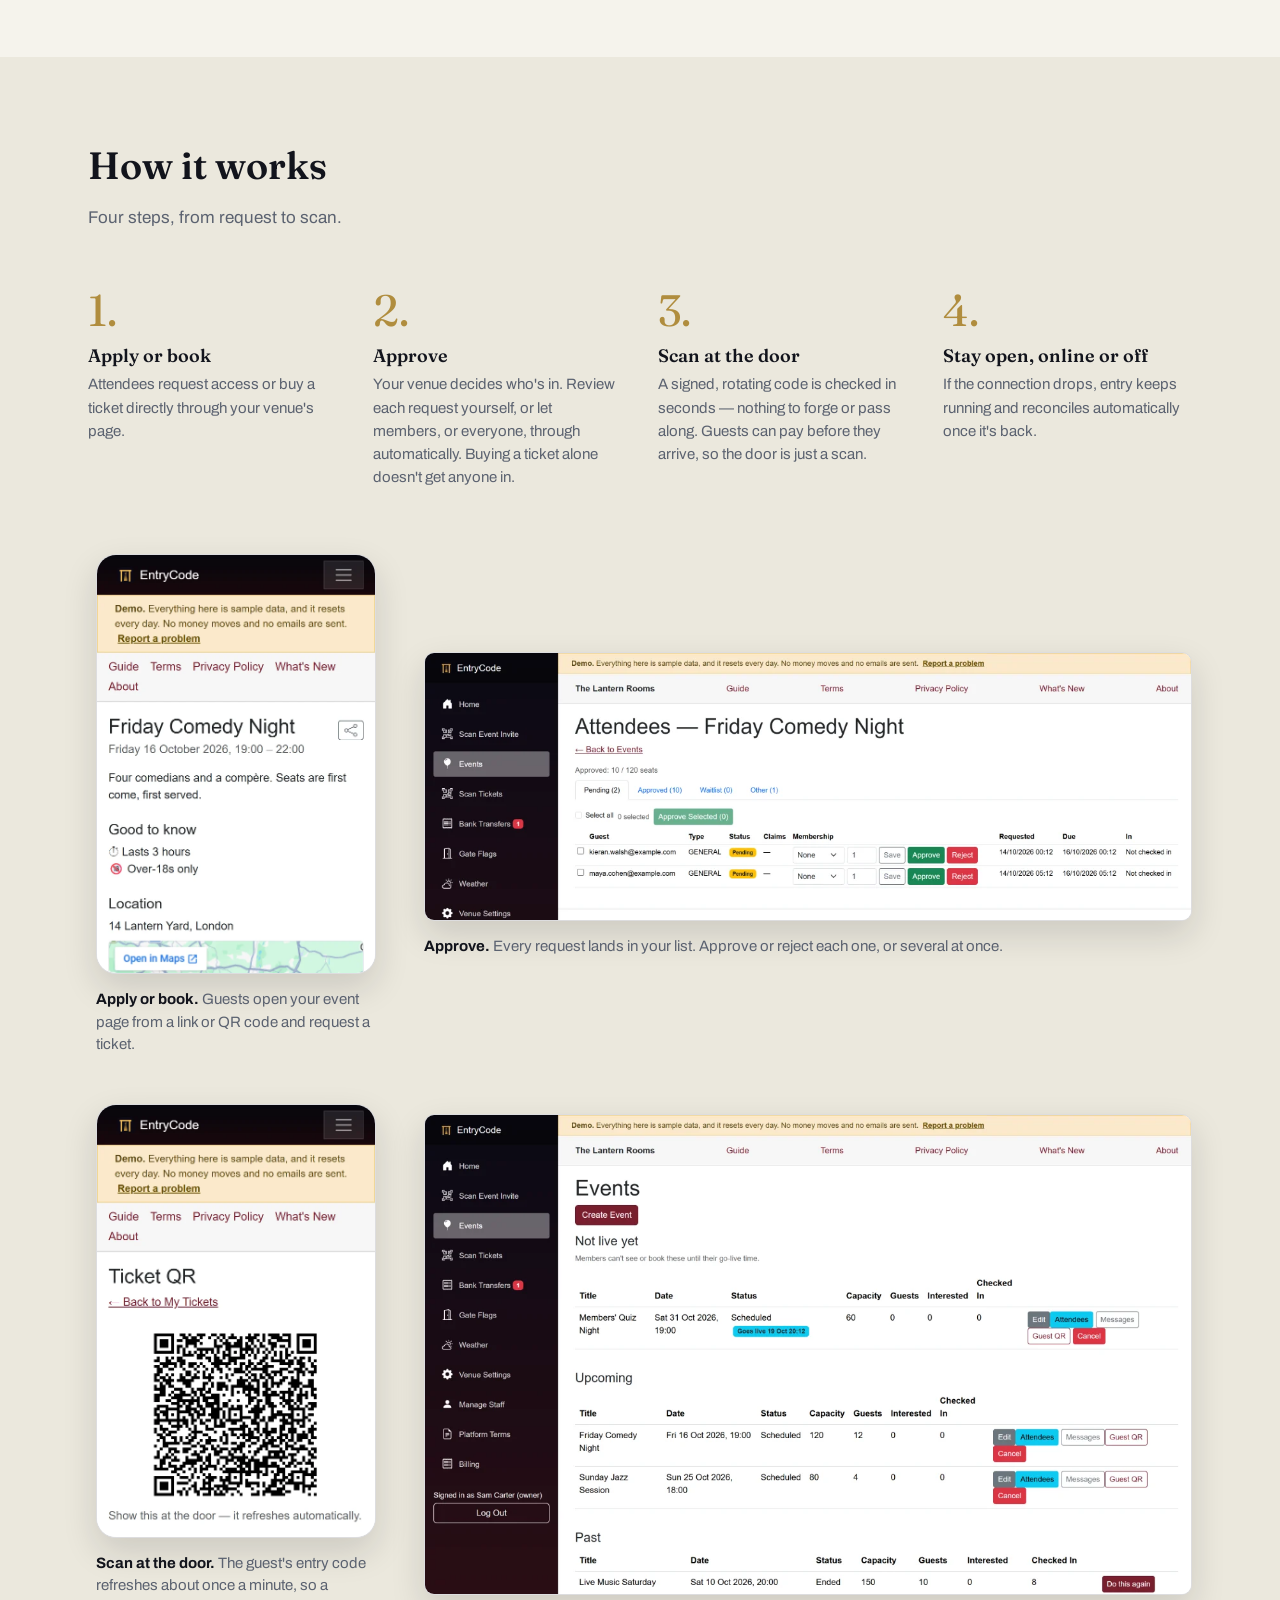
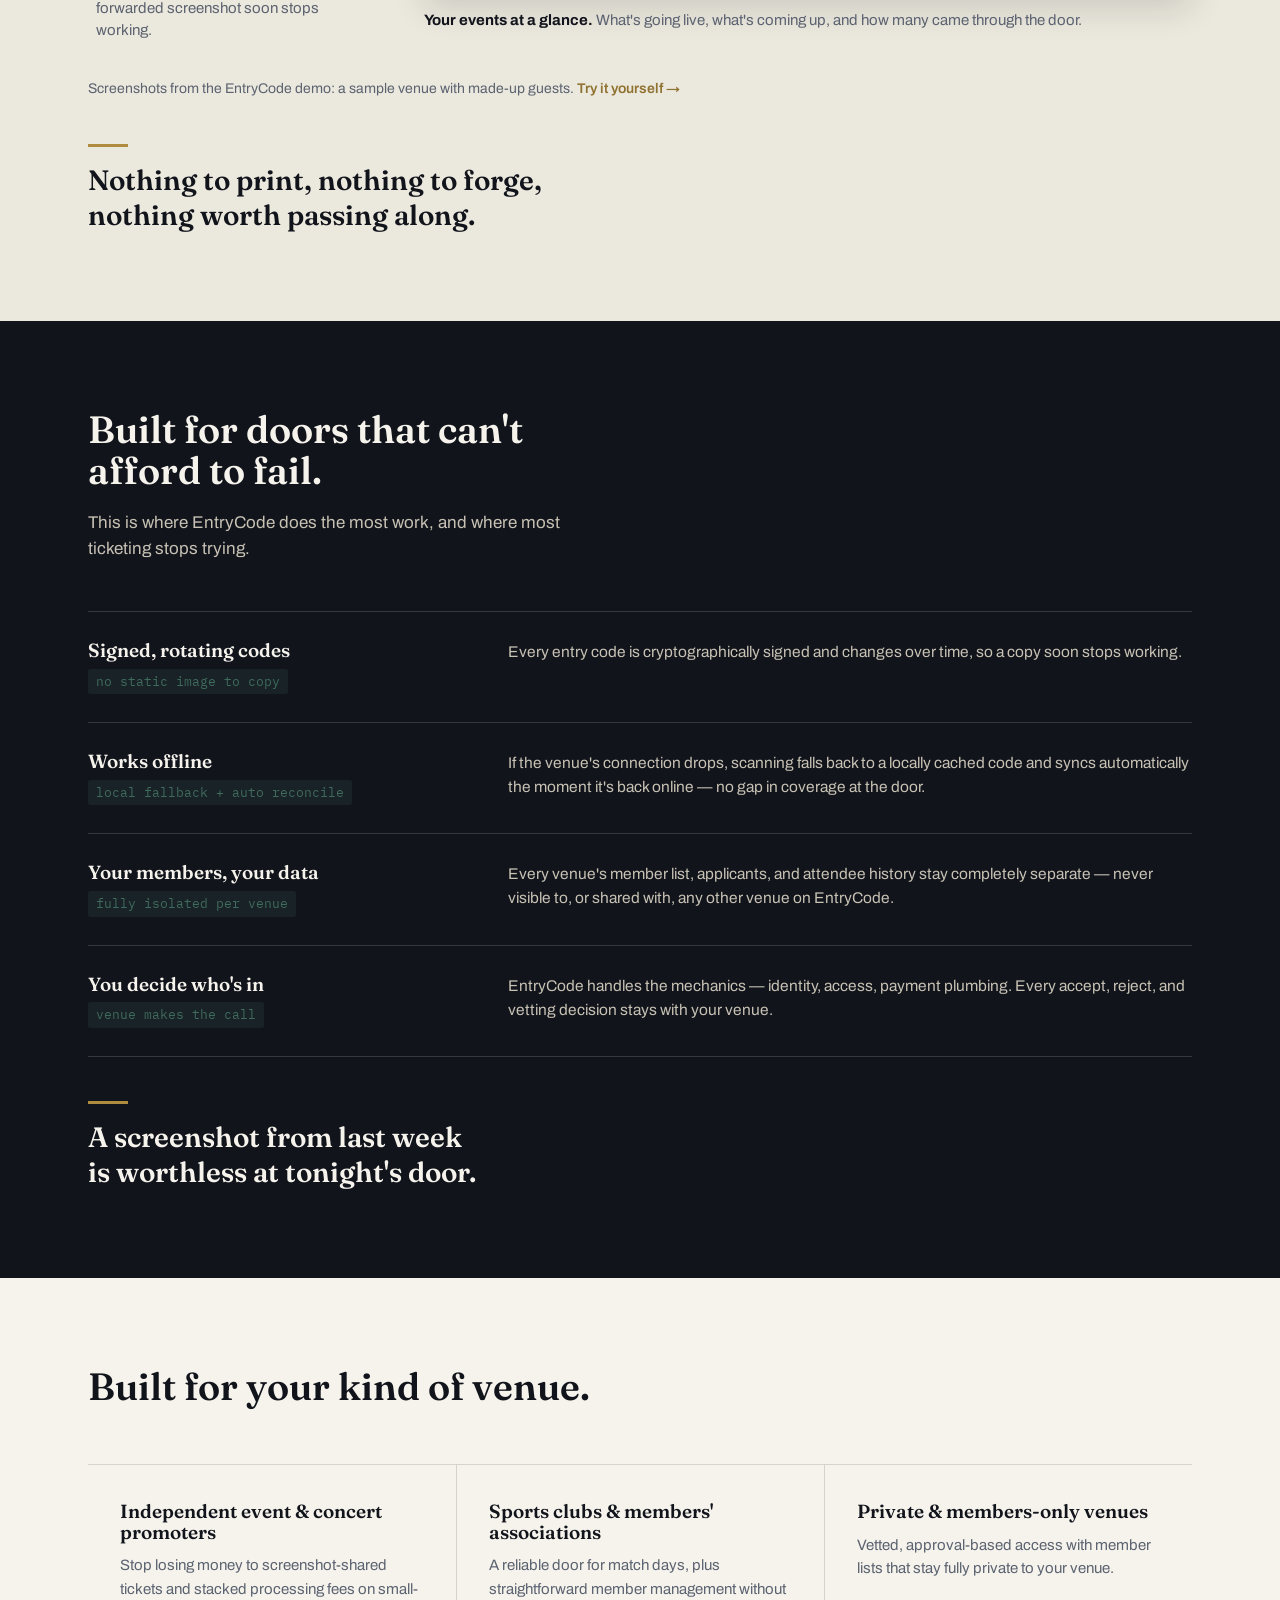
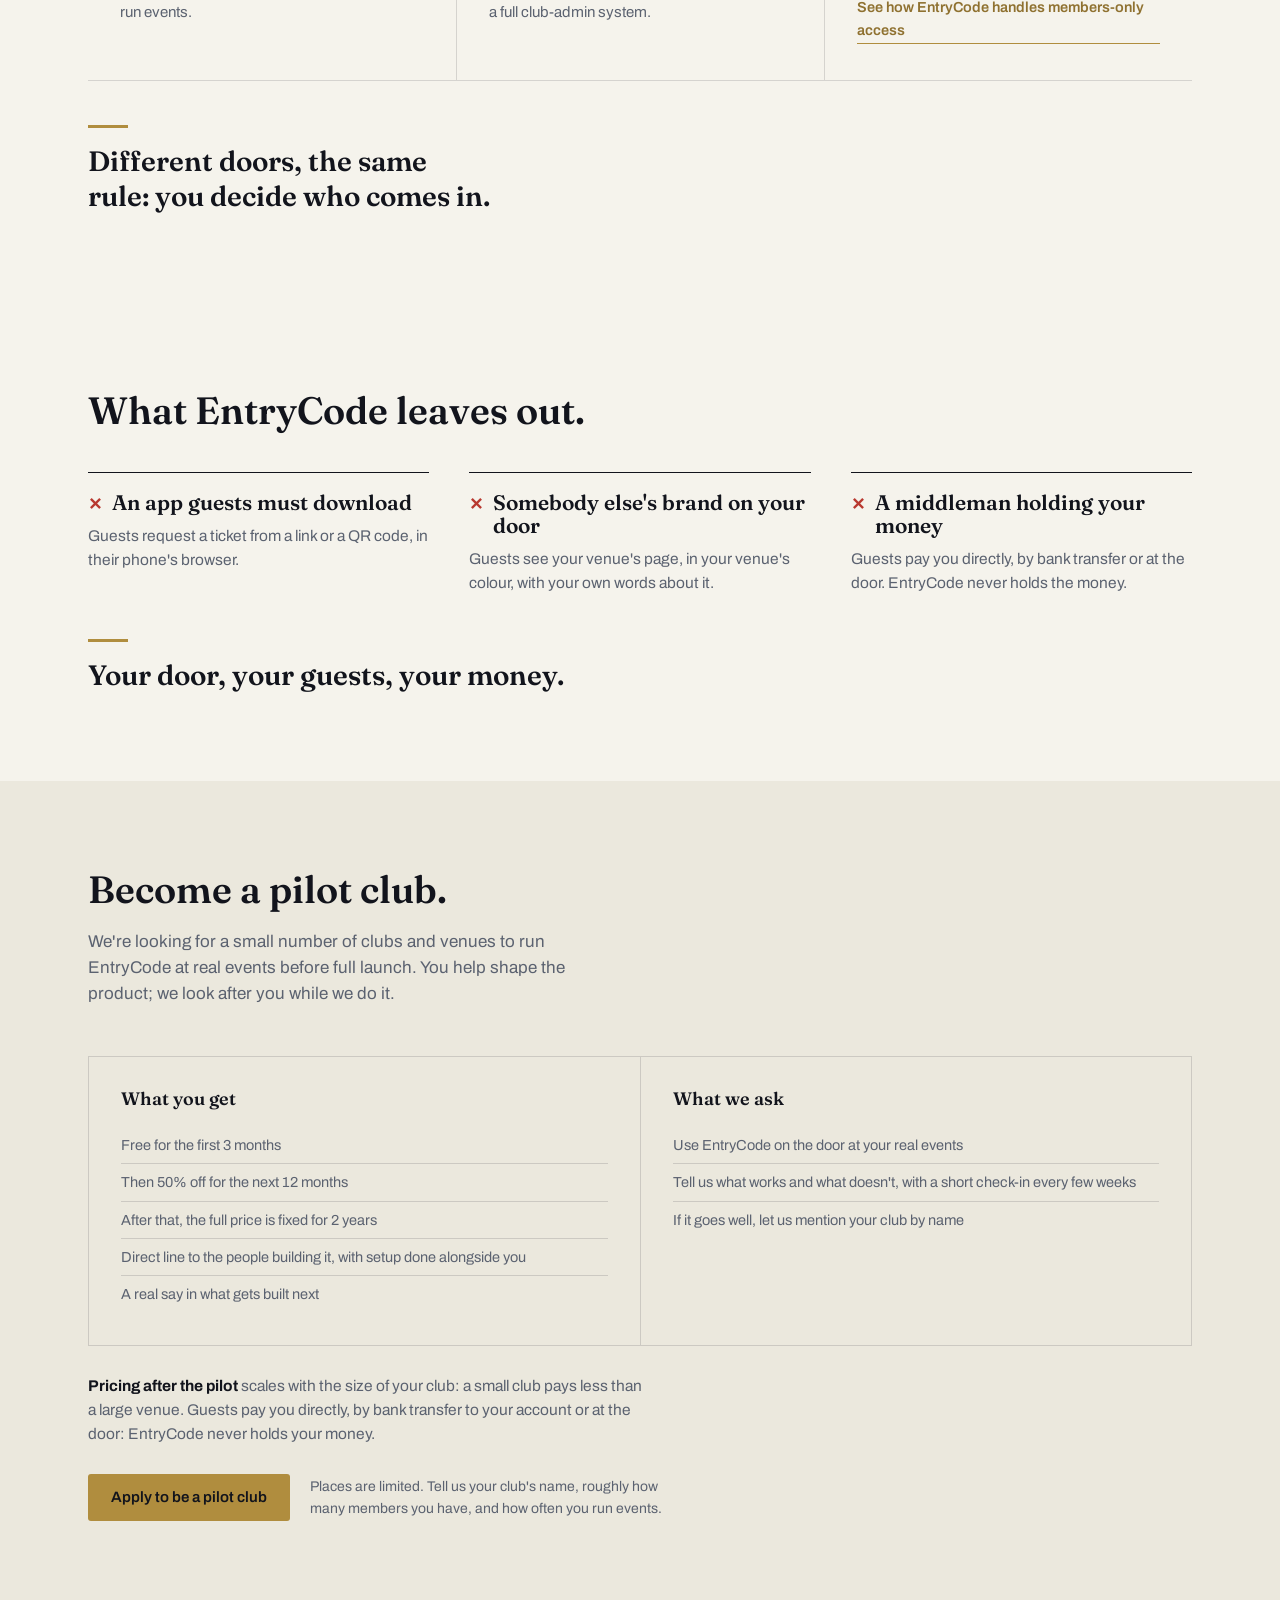
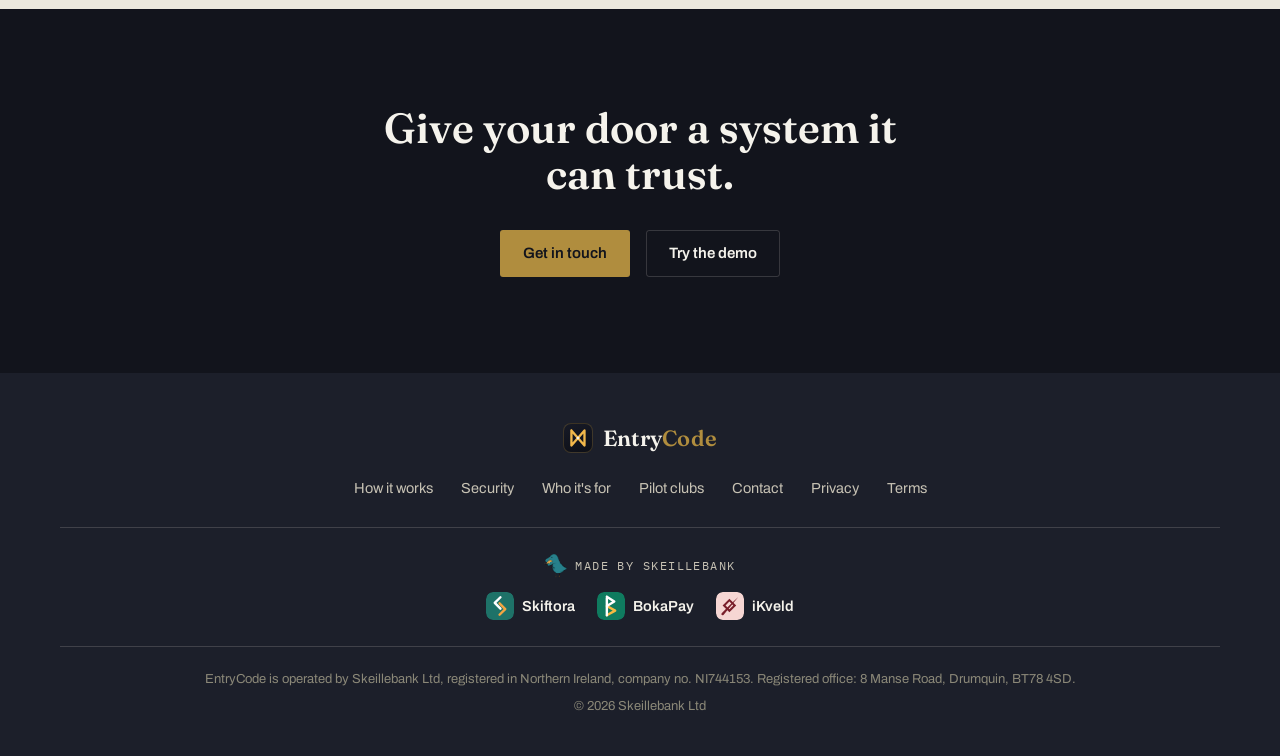
==== commit 8458efab: "Brand voice: new text, closing lines, a breathing section, what EntryCode leaves out, and a centred " ====
--- a/index.html
+++ b/index.html
@@ -3,6 +3,7 @@
 <head>
 <meta charset="utf-8">
 <meta name="viewport" content="width=device-width, initial-scale=1">
+<link rel="canonical" href="https://entrycode.uk/">
 <link rel="icon" href="logo.svg" type="image/svg+xml">
 <title>EntryCode — Door access that doesn't go dark</title>
 <meta name="description" content="EntryCode is the ticketing and entry platform for clubs and event hosts who need real control over who gets in — signed codes, offline-safe scanning, and vetted access.">
@@ -52,7 +53,7 @@
     <div class="wrap hero-grid">
       <div>
         <h1>Door access that doesn't go dark.</h1>
-        <p class="lede">EntryCode is the ticketing and entry platform for clubs and event hosts who need real control over who gets in — not just a scan at the door.</p>
+        <p class="lede">A ticket used to be a promise. Now it's a screenshot anyone can forward. EntryCode gives clubs back the say over who comes through the door, and keeps the door working when the wifi doesn't.</p>
         <div class="actions">
           <a class="btn btn-brass" href="#demo">Get in touch</a>
           <a class="btn btn-outline-light" href="demo.html">Try the demo</a>
@@ -71,17 +72,25 @@
       <div class="problem-grid">
         <div class="problem-item">
           <h3>Screenshots travel</h3>
-          <p>A static code is just an image. Once it's out, anyone holding a copy of it can use it.</p>
+          <p>A static code is just a picture. Once it's out, anyone holding a copy can walk in with it.</p>
         </div>
         <div class="problem-item">
           <h3>Wifi shouldn't decide who gets in</h3>
-          <p>If the connection drops, most scanners stop working. The queue backs up and the door becomes a bottleneck.</p>
+          <p>When the connection drops, most scanners stop. The queue grows, and the door becomes the slowest part of the night.</p>
         </div>
         <div class="problem-item">
           <h3>A ticket isn't the same as a welcome</h3>
-          <p>Most platforms treat buying and belonging as identical. Your venue doesn't have to.</p>
-        </div>
-      </div>
+          <p>Most platforms treat buying a ticket and belonging as the same thing. Your venue doesn't have to.</p>
+        </div>
+      </div>
+      <p class="land">The door is the first thing a guest remembers. It shouldn't be the queue.</p>
+    </div>
+  </section>
+
+  <!-- BREATH -->
+  <section class="breath" aria-label="Who decides">
+    <div class="wrap">
+      <p>You know your regulars by name. <span>EntryCode just keeps the door.</span></p>
     </div>
   </section>
 
@@ -131,6 +140,7 @@
         </figure>
       </div>
       <p class="shots-note">Screenshots from the EntryCode demo: a sample venue with made-up guests. <a href="demo.html">Try it yourself →</a></p>
+      <p class="land">Nothing to print, nothing to forge, nothing worth passing along.</p>
     </div>
   </section>
 
@@ -138,14 +148,14 @@
   <section class="security" id="security">
     <div class="wrap">
       <h2 class="eyebrow-free-heading">Built for doors that can't afford to fail.</h2>
-      <p class="section-lede">This is where EntryCode does the most work — and where most ticketing platforms stop trying.</p>
+      <p class="section-lede">This is where EntryCode does the most work, and where most ticketing stops trying.</p>
       <div class="ledger">
         <div class="ledger-row">
           <div>
             <h3>Signed, rotating codes</h3>
             <span class="tag-mono">no static image to copy</span>
           </div>
-          <p>Every entry code is cryptographically signed and changes over time. A screenshot from last week is worthless at tonight's door.</p>
+          <p>Every entry code is cryptographically signed and changes over time, so a copy soon stops working.</p>
         </div>
         <div class="ledger-row">
           <div>
@@ -169,6 +179,7 @@
           <p>EntryCode handles the mechanics — identity, access, payment plumbing. Every accept, reject, and vetting decision stays with your venue.</p>
         </div>
       </div>
+      <p class="land">A screenshot from last week is worthless at tonight's door.</p>
     </div>
   </section>
 
@@ -191,6 +202,29 @@
           <a class="link-line" href="members.html">See how EntryCode handles members-only access</a>
         </div>
       </div>
+      <p class="land">Different doors, the same rule: you decide who comes in.</p>
+    </div>
+  </section>
+
+  <!-- WHAT ENTRYCODE LEAVES OUT -->
+  <section id="without">
+    <div class="wrap">
+      <h2 class="eyebrow-free-heading">What EntryCode leaves out.</h2>
+      <ul class="without">
+        <li>
+          <h3>An app guests must download</h3>
+          <p>Guests request a ticket from a link or a QR code, in their phone's browser.</p>
+        </li>
+        <li>
+          <h3>Somebody else's brand on your door</h3>
+          <p>Guests see your venue's page, in your venue's colour, with your own words about it.</p>
+        </li>
+        <li>
+          <h3>A middleman holding your money</h3>
+          <p>Guests pay you directly, by bank transfer or at the door. EntryCode never holds the money.</p>
+        </li>
+      </ul>
+      <p class="land">Your door, your guests, your money.</p>
     </div>
   </section>
 
@@ -258,7 +292,15 @@
       <a href="terms.html">Terms</a>
     </div>
   </div>
-  <div class="wrap footer-fine">
+  <div class="wrap footer-family">
+      <nav class="family" aria-label="Made by Skeillebank">
+        <a class="family-label" href="https://skeillebank.com"><img src="logos/skeillebank.webp" alt="" width="23" height="24">Made by Skeillebank</a>
+        <a class="fam" href="https://skiftora.com"><img src="logos/skiftora.svg" alt="" width="28" height="28">Skiftora</a>
+        <a class="fam" href="https://bokapay.co.uk"><img src="logos/bokapay.svg" alt="" width="28" height="28">BokaPay</a>
+        <a class="fam" href="https://ikveld.com"><img src="logos/ikveld.svg" alt="" width="28" height="28">iKveld</a>
+      </nav>
+    </div>
+    <div class="wrap footer-fine">
     <p>EntryCode is operated by Skeillebank Ltd, registered in Northern Ireland, company no. NI744153. Registered office: 8 Manse Road, Drumquin, BT78 4SD.</p>
     <p>&copy; <span id="year"></span> Skeillebank Ltd</p>
   </div>
--- a/styles.css
+++ b/styles.css
@@ -376,3 +376,46 @@
 /* Keep "EntryCode" as one word: the flex gap above only separates the mark from the name. */
 .wordmark .wm-text{color:inherit;}
 .wordmark em{font-style:normal; color:var(--brass);}
+
+/* ---------- Layout from the brand voice (voice.md) ---------- */
+/* A closing line at the end of a section. */
+.land{
+  margin-top:44px; font-family:var(--serif); font-weight:600;
+  font-size:clamp(22px, 2.6vw, 28px); line-height:1.25; max-width:28ch; text-wrap:balance;
+}
+.land::before{content:""; display:block; width:40px; height:3px; background:var(--brass); margin-bottom:16px;}
+.security .land, .cta-band .land{color:var(--paper);}
+/* A breathing section: one large sentence, the second half softer. */
+section.breath{padding:104px 0;}
+.breath p{
+  font-family:var(--serif); font-weight:600; font-size:clamp(28px, 4.2vw, 46px);
+  line-height:1.12; max-width:20ch; text-wrap:balance;
+}
+.breath p span{color:var(--slate);}
+/* What EntryCode leaves out. */
+.without{list-style:none; margin:40px 0 0; padding:0; display:grid; grid-template-columns:repeat(3, minmax(0,1fr)); gap:40px;}
+.without li{border-top:1.5px solid var(--ink); padding-top:18px; display:grid; gap:10px; align-content:start;}
+.without h3{font-size:21px; display:flex; gap:10px; align-items:baseline;}
+.without h3::before{content:"✕"; color:#b8382f; font-family:var(--sans); font-size:17px;}
+.without p{color:var(--slate); font-size:15.5px;}
+@media (max-width:820px){
+  .without{grid-template-columns:minmax(0,1fr); gap:28px;}
+  section.breath{padding:64px 0;}
+}
+/* The Skeillebank family, in the footer. */
+.family{display:flex; flex-wrap:wrap; align-items:center; gap:12px 22px; padding-bottom:22px; margin-bottom:28px; border-bottom:1px solid var(--line-dark);}
+.family-label{font-family:var(--mono); font-size:12px; letter-spacing:.12em; text-transform:uppercase; color:var(--mist);}
+.family-label:hover{color:var(--paper);}
+.family a.fam{display:inline-flex; align-items:center; gap:8px; color:var(--paper); font-weight:600; font-size:14.5px;}
+.family a.fam:hover{color:var(--brass);}
+.family img{width:28px; height:28px; border-radius:7px; display:block;}
+/* Footer, centred and stacked: wordmark, page links, the Skeillebank family, then the legal line. */
+.footer-row{flex-direction:column; align-items:center; gap:22px; text-align:center;}
+.footer-links{justify-content:center; gap:10px 28px;}
+.footer-family{margin-top:28px; padding-top:26px; border-top:1px solid var(--line-dark);}
+.footer-family .family{justify-content:center; border-bottom:none; padding-bottom:0; margin-bottom:0;}
+.footer-family .family-label{flex-basis:100%; text-align:center; margin-bottom:2px;}
+.footer-fine{margin-top:26px; padding-top:22px; border-top:1px solid var(--line-dark); text-align:center;}
+
+.family-label img{height:24px; width:auto; border-radius:0;}
+a.family-label{display:inline-flex; align-items:center; justify-content:center; gap:8px; text-decoration:none;}
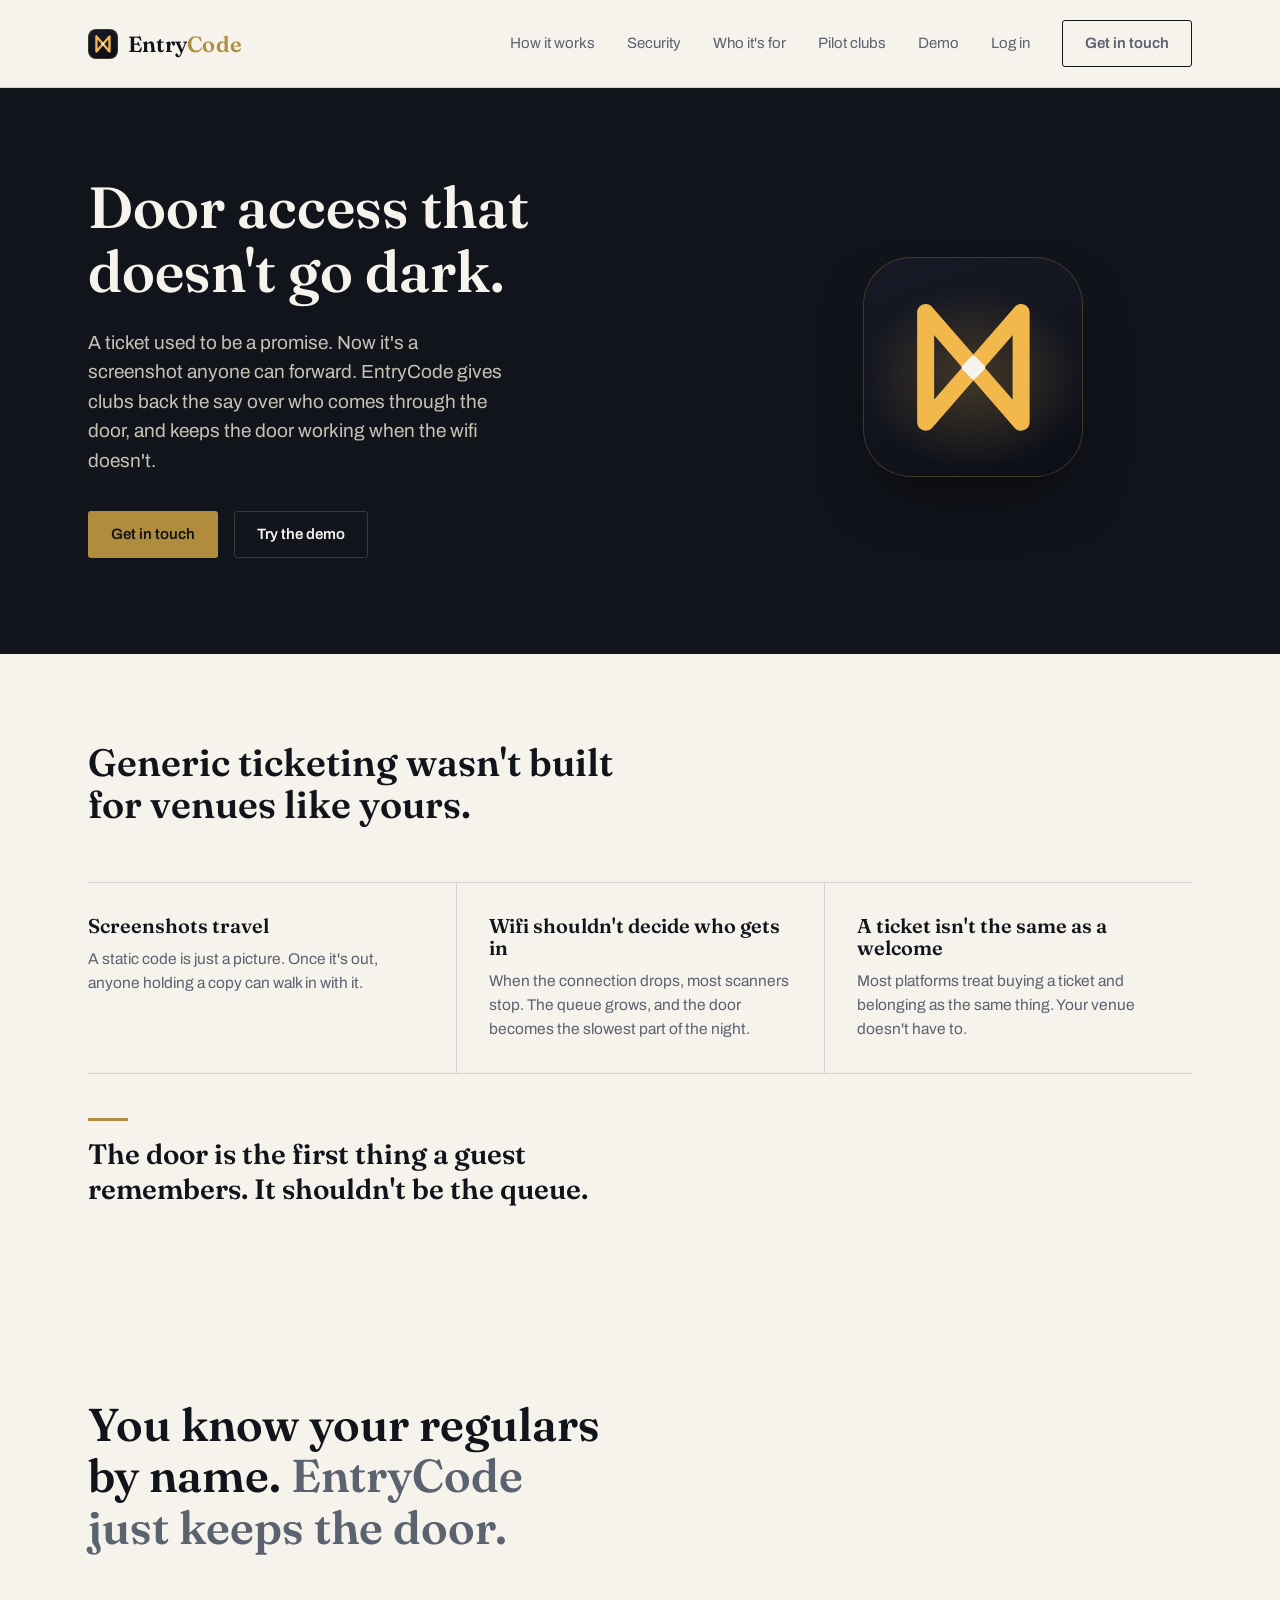
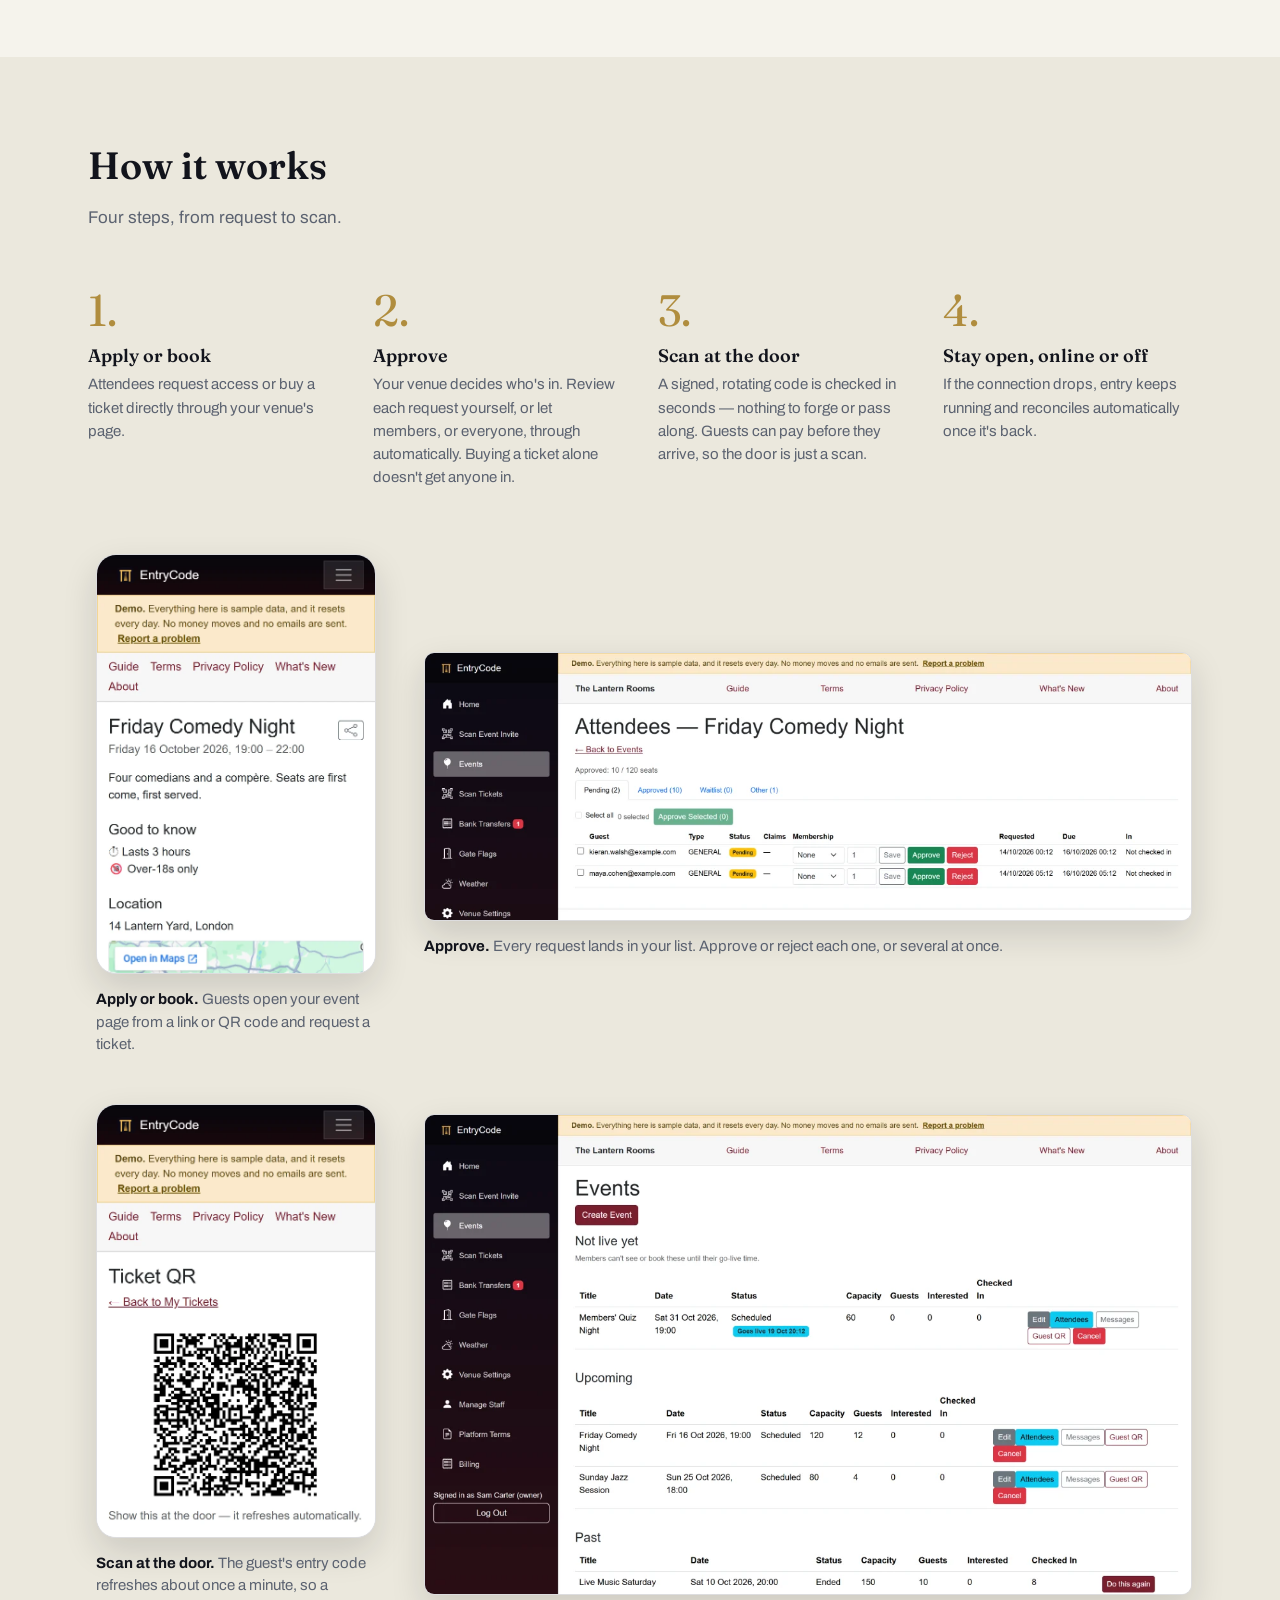
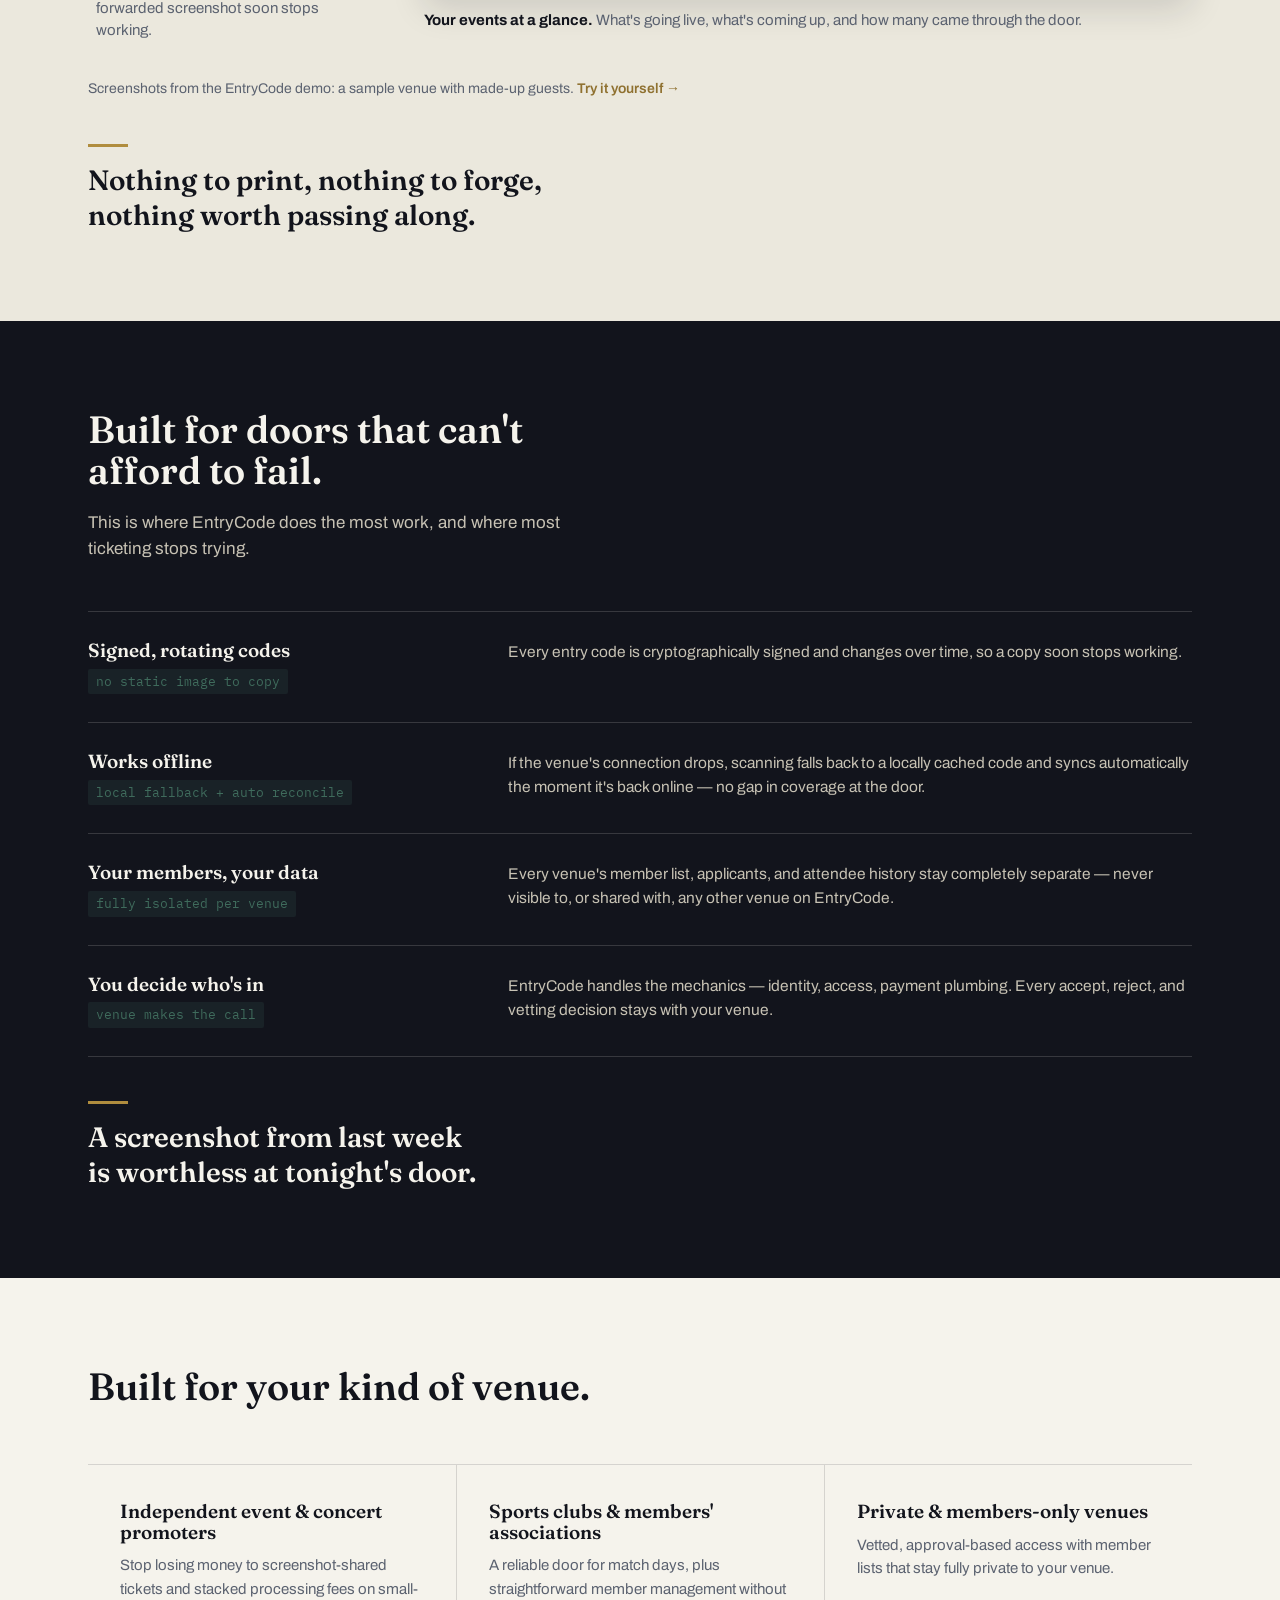
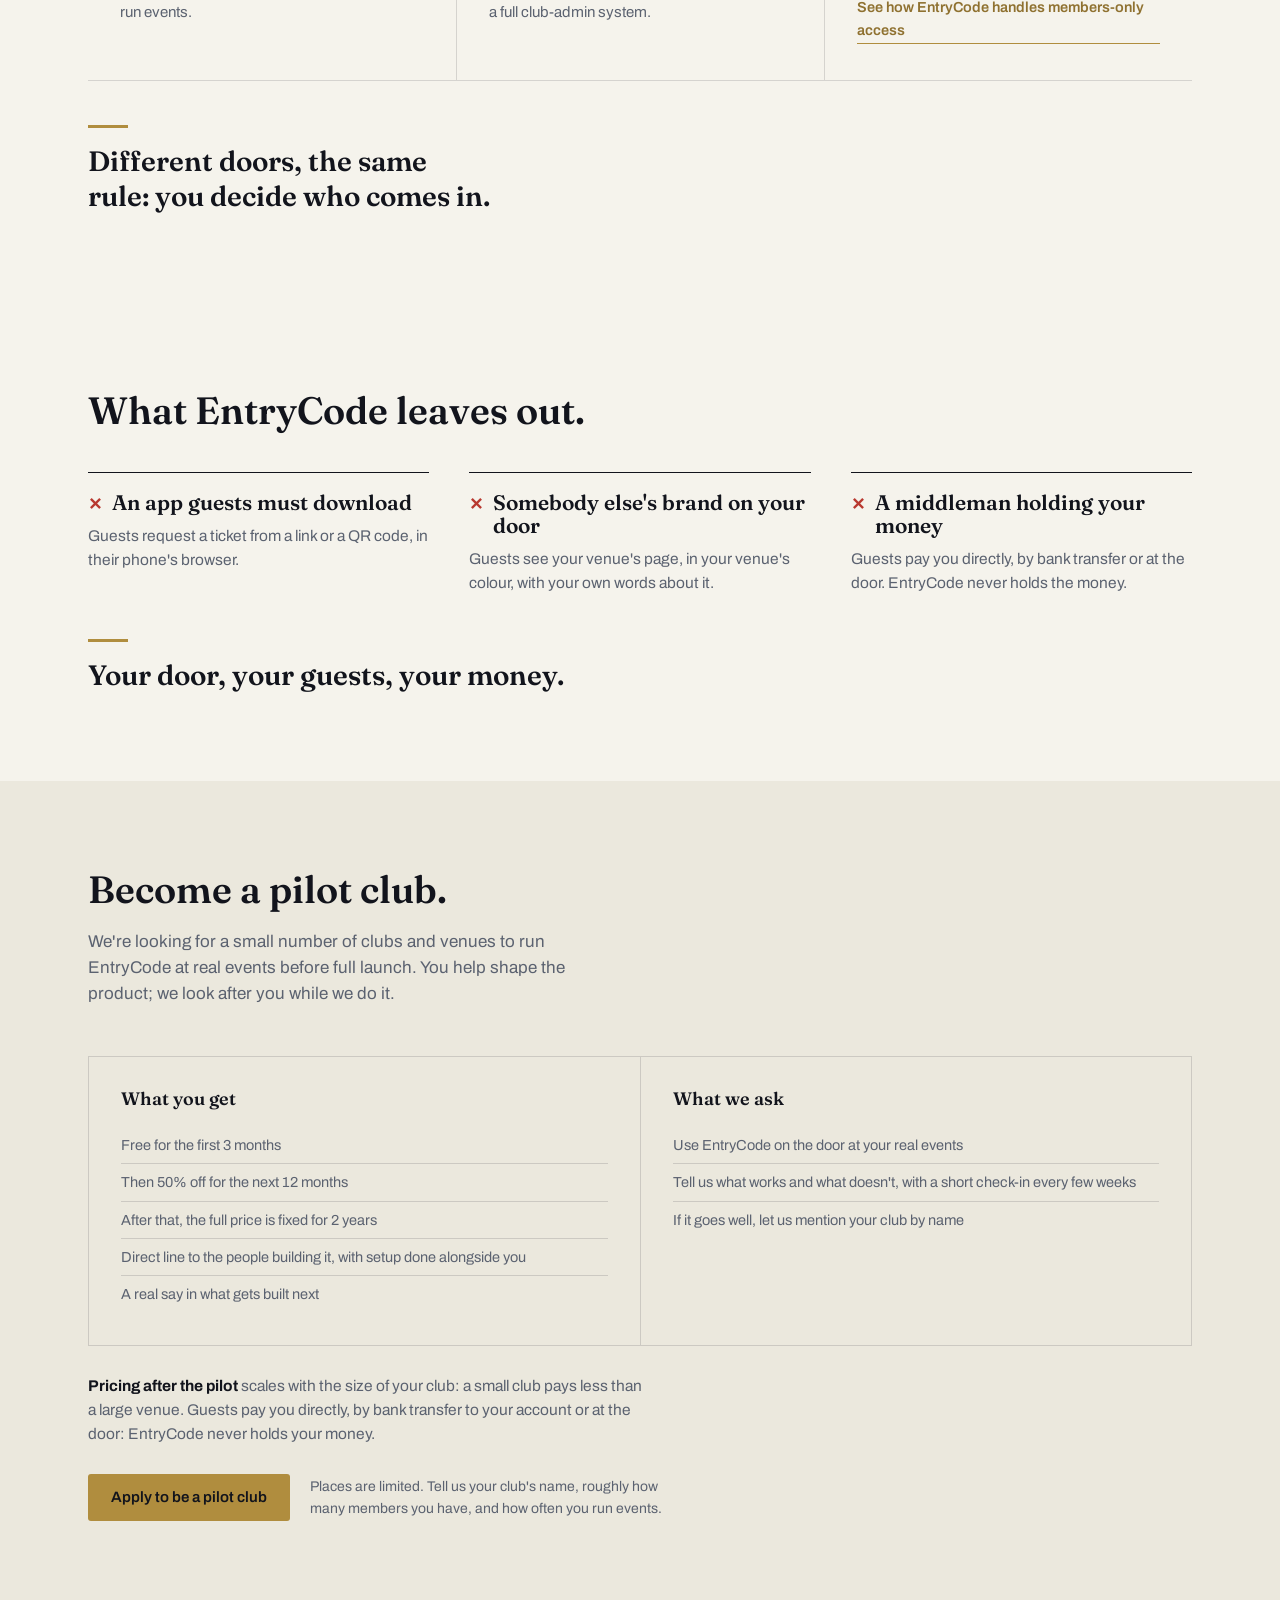
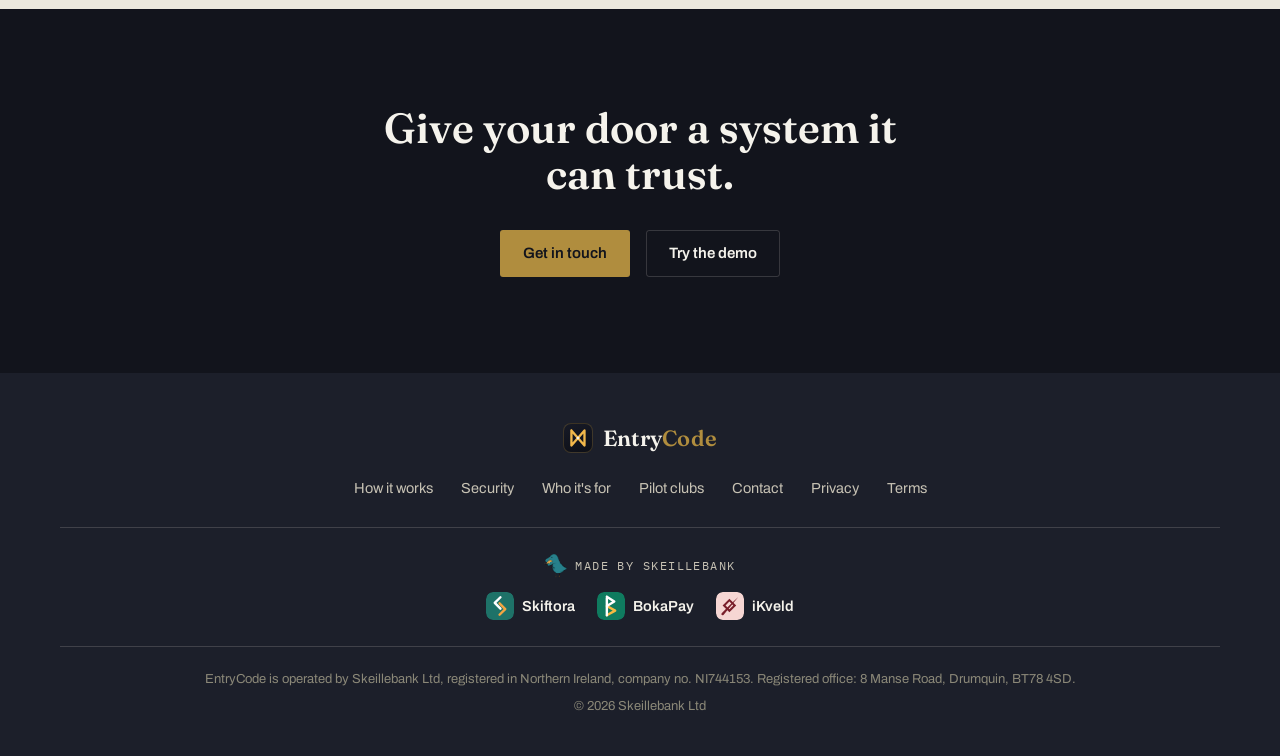
==== commit 157f40e2: "Self-host the fonts (no more Google Fonts) Co-Authored-By: Claude Opus 5.5 <noreply@anthropic.com>" ====
--- a/index.html
+++ b/index.html
@@ -7,9 +7,7 @@
 <link rel="icon" href="logo.svg" type="image/svg+xml">
 <title>EntryCode — Door access that doesn't go dark</title>
 <meta name="description" content="EntryCode is the ticketing and entry platform for clubs and event hosts who need real control over who gets in — signed codes, offline-safe scanning, and vetted access.">
-<link rel="preconnect" href="https://fonts.googleapis.com">
-<link rel="preconnect" href="https://fonts.gstatic.com" crossorigin>
-<link href="https://fonts.googleapis.com/css2?family=Fraunces:opsz,wght@9..144,400;9..144,500;9..144,600;9..144,700&family=Archivo:wght@400;500;600;700&family=IBM+Plex+Mono:wght@400;500&display=swap" rel="stylesheet">
+<link rel="stylesheet" href="fonts/fonts.css">
 <link rel="stylesheet" href="styles.css">
 </head>
 <body>
--- a/fonts/fonts.css
+++ b/fonts/fonts.css
@@ -0,0 +1,5 @@
+/* Self-hosted fonts (latin), so no visitor data goes to Google. Licensed under the SIL Open Font License 1.1 (see OFL-*.txt). */
+@font-face { font-family: "Fraunces"; font-style: normal; font-weight: 100 900; font-display: swap; src: url("fraunces-latin.woff2") format("woff2"); }
+@font-face { font-family: "Archivo"; font-style: normal; font-weight: 100 900; font-display: swap; src: url("archivo-latin.woff2") format("woff2"); }
+@font-face { font-family: "IBM Plex Mono"; font-style: normal; font-weight: 400; font-display: swap; src: url("ibm-plex-mono-400-latin.woff2") format("woff2"); }
+@font-face { font-family: "IBM Plex Mono"; font-style: normal; font-weight: 500; font-display: swap; src: url("ibm-plex-mono-500-latin.woff2") format("woff2"); }
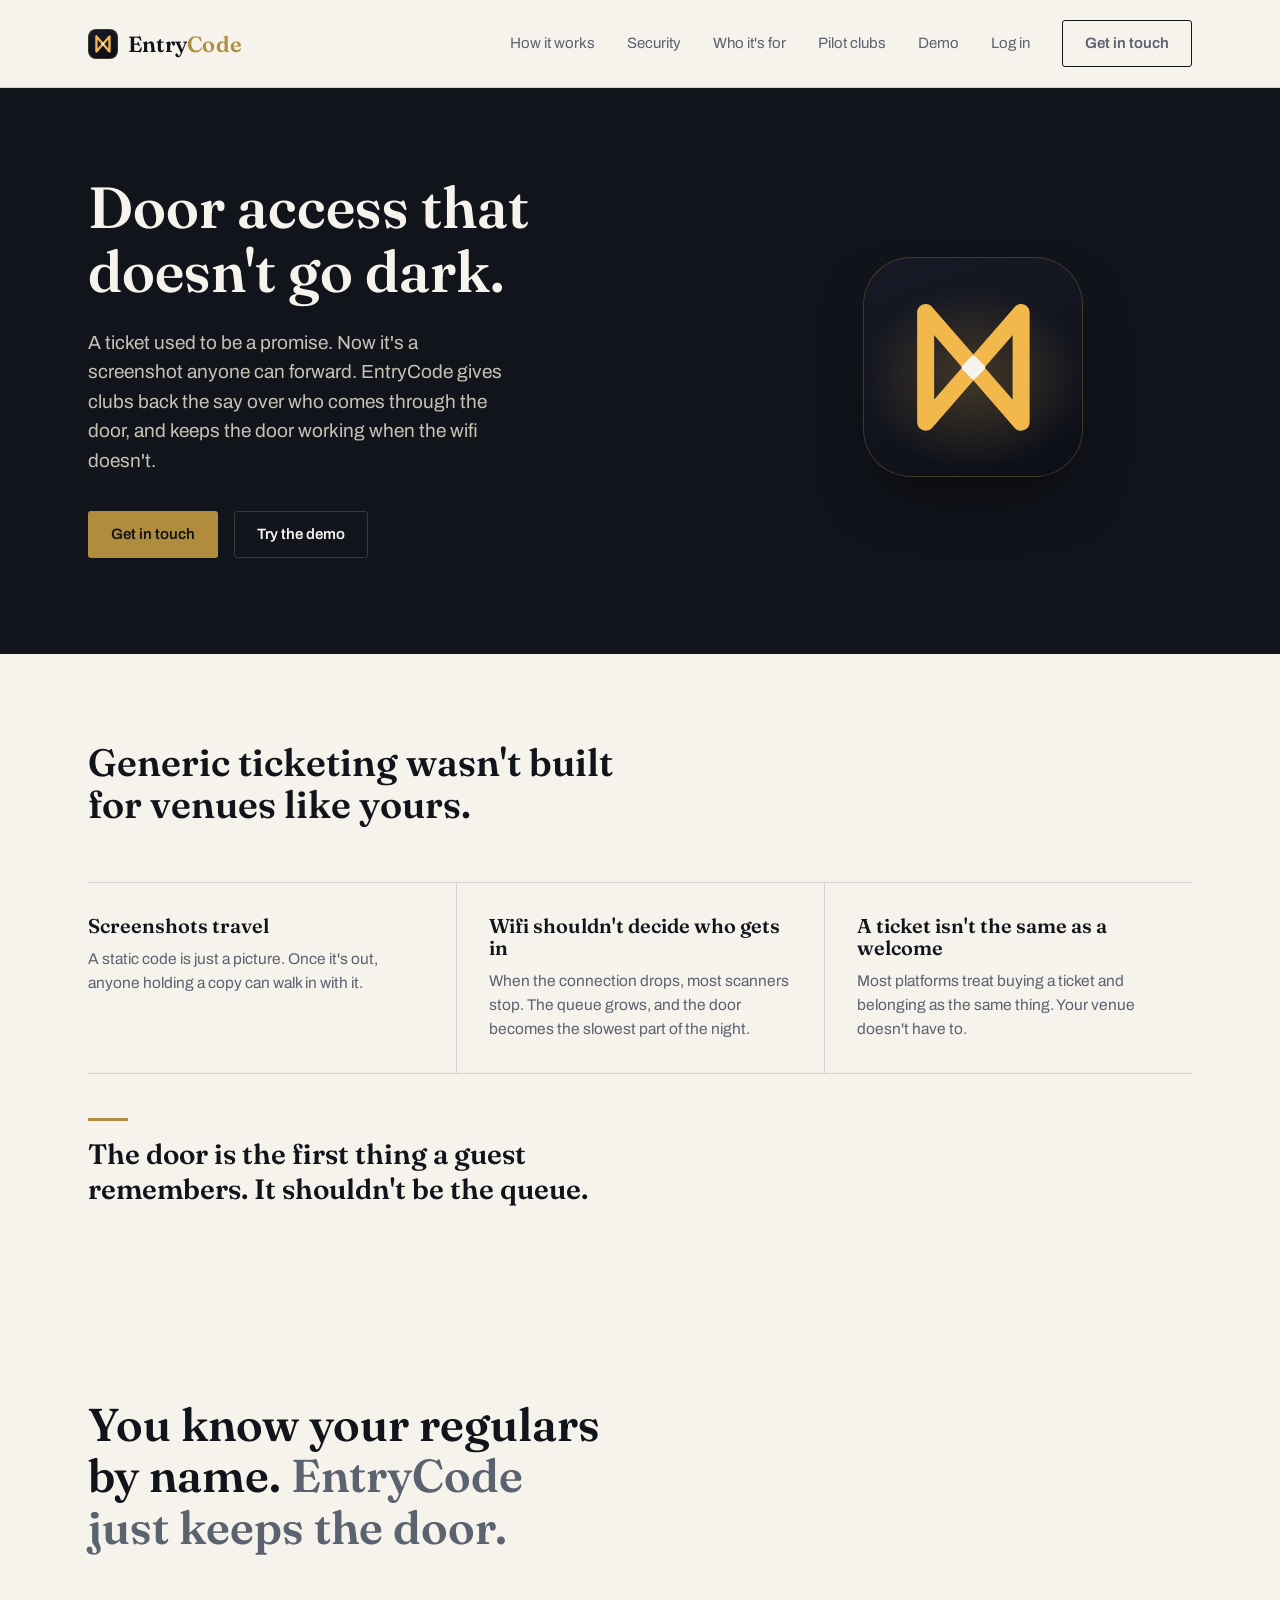
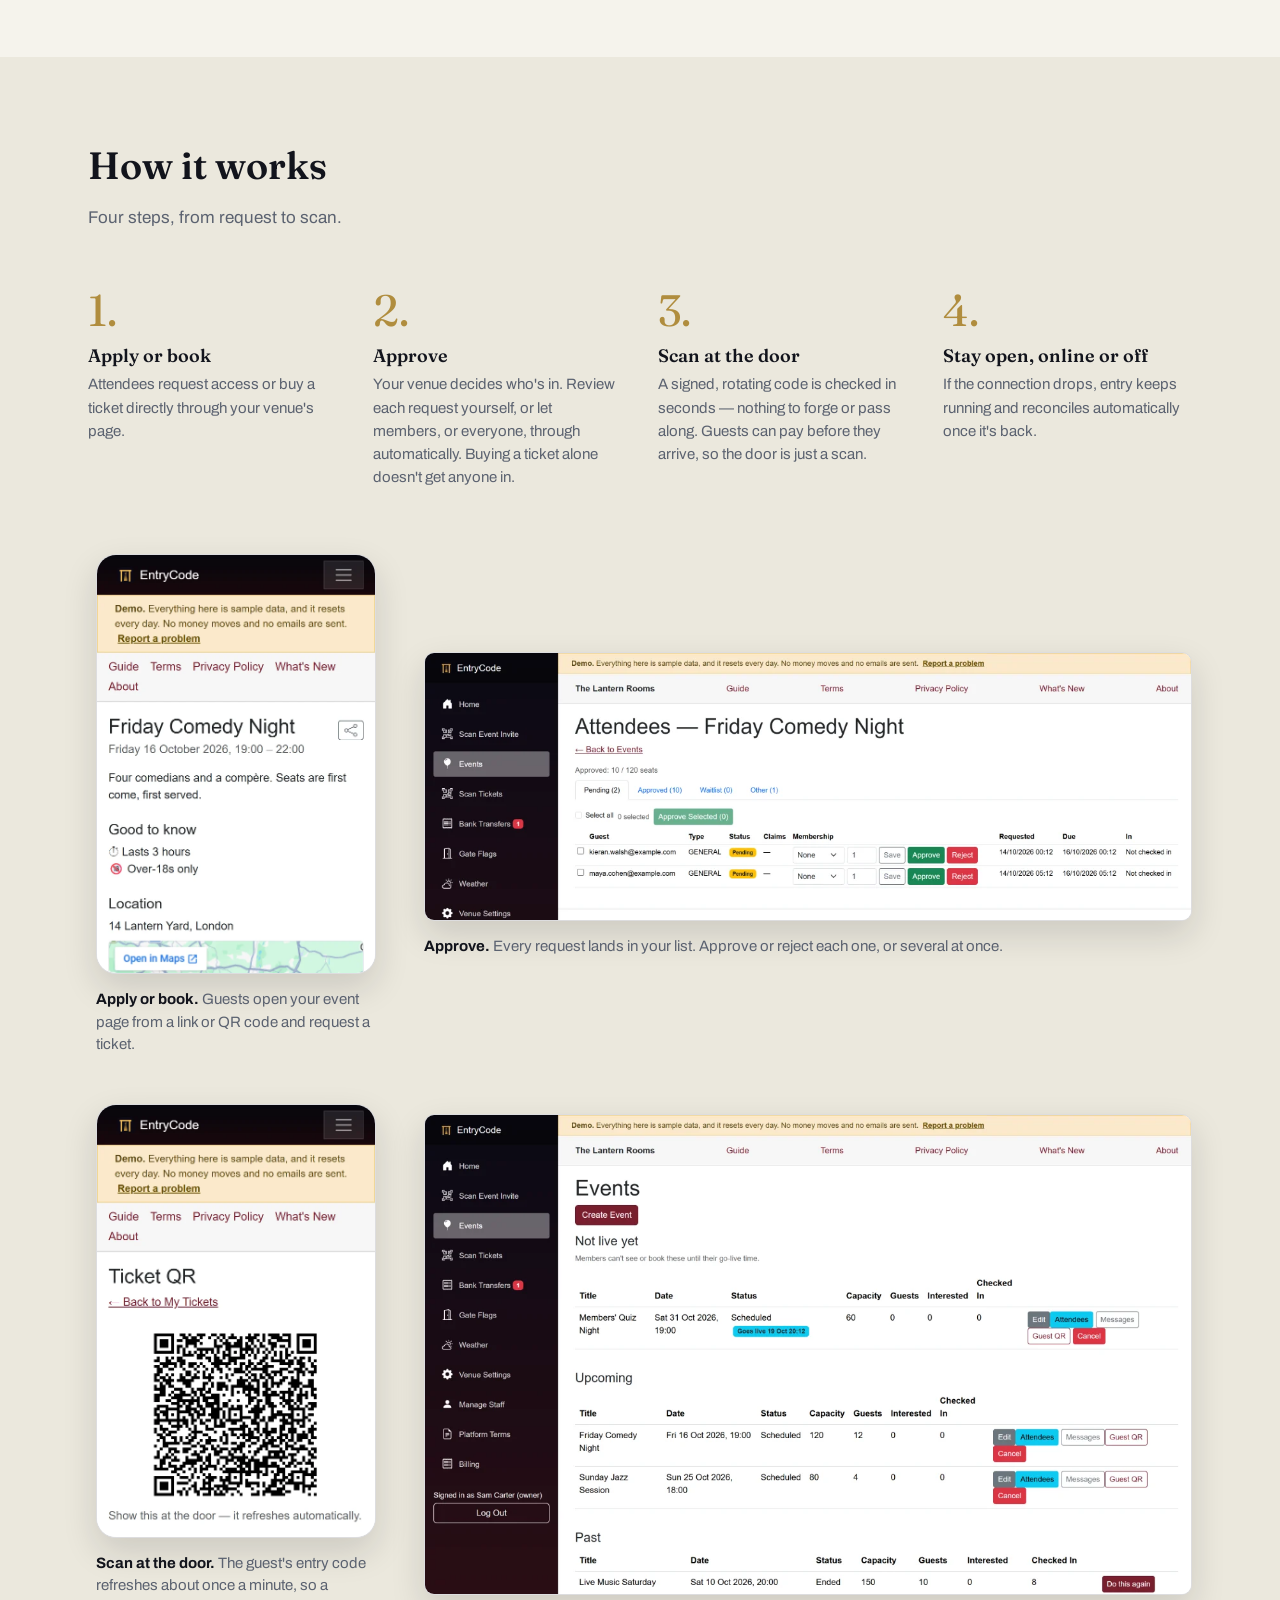
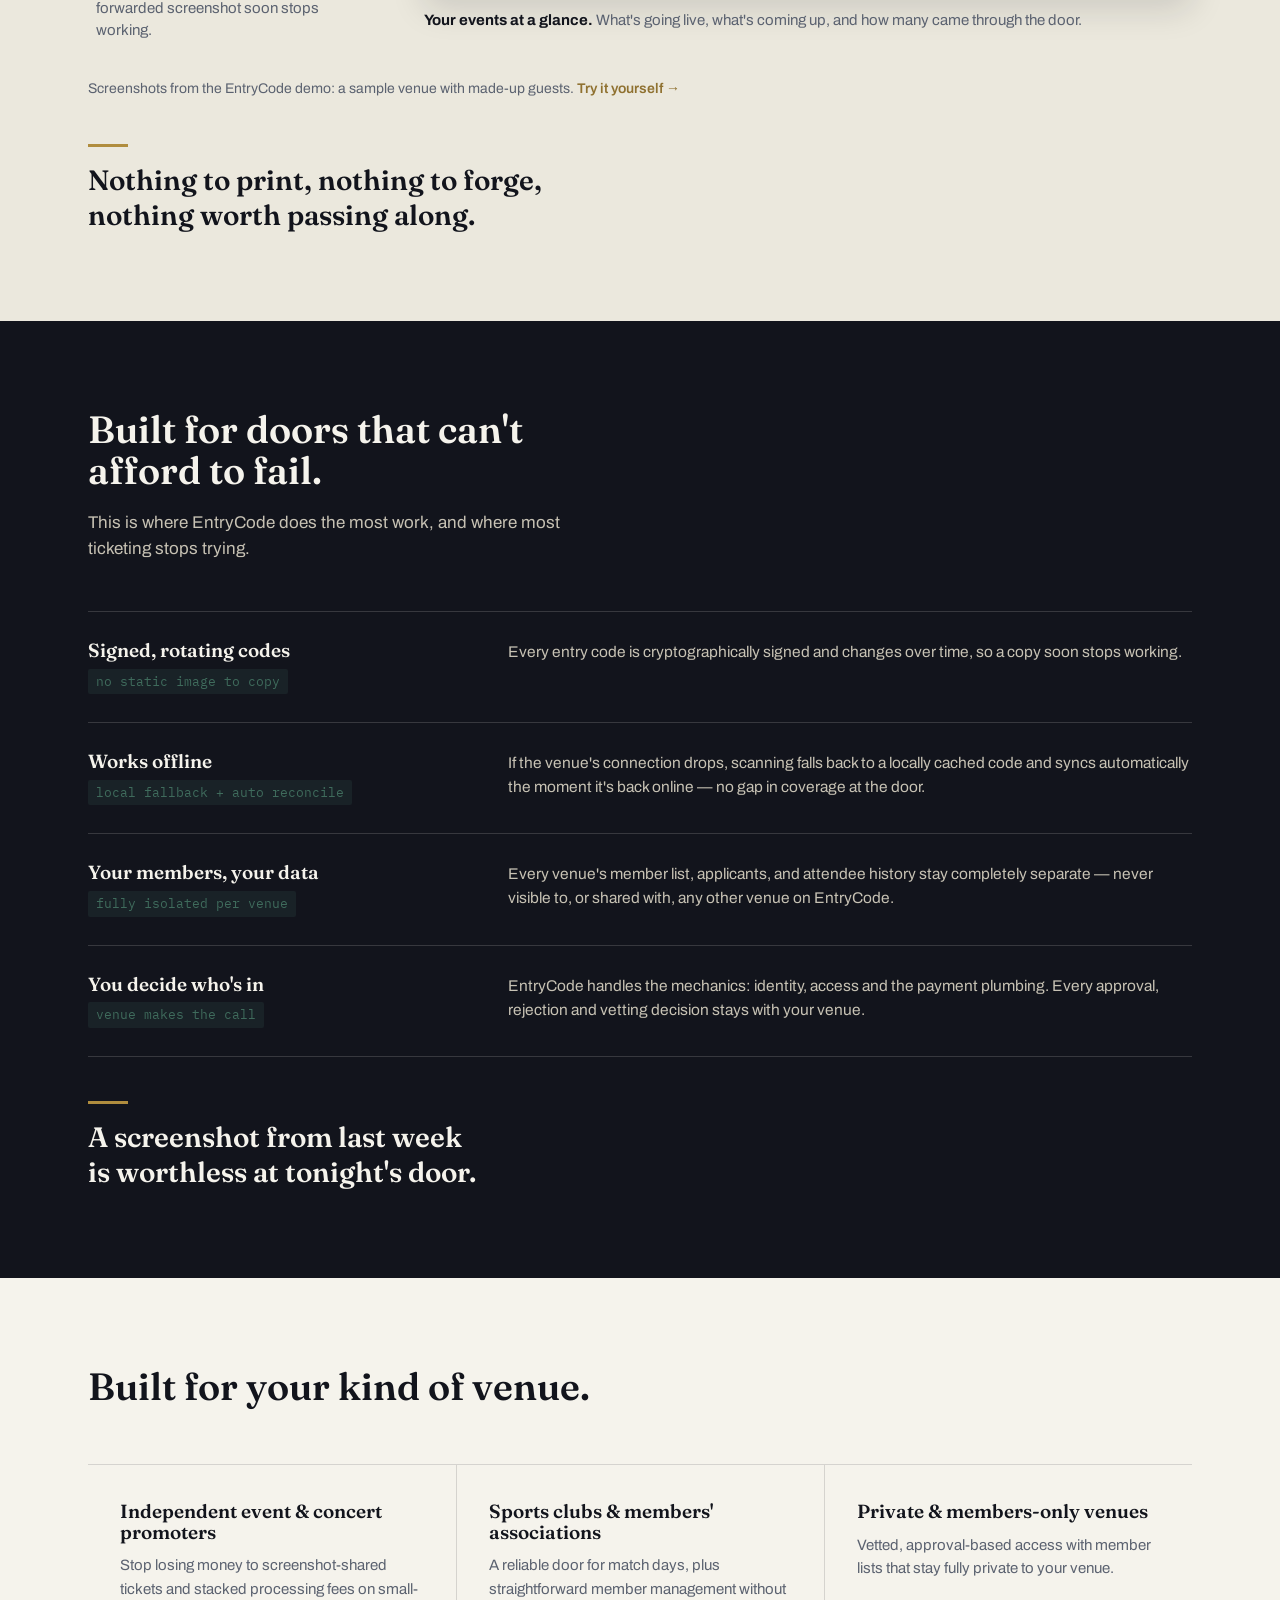
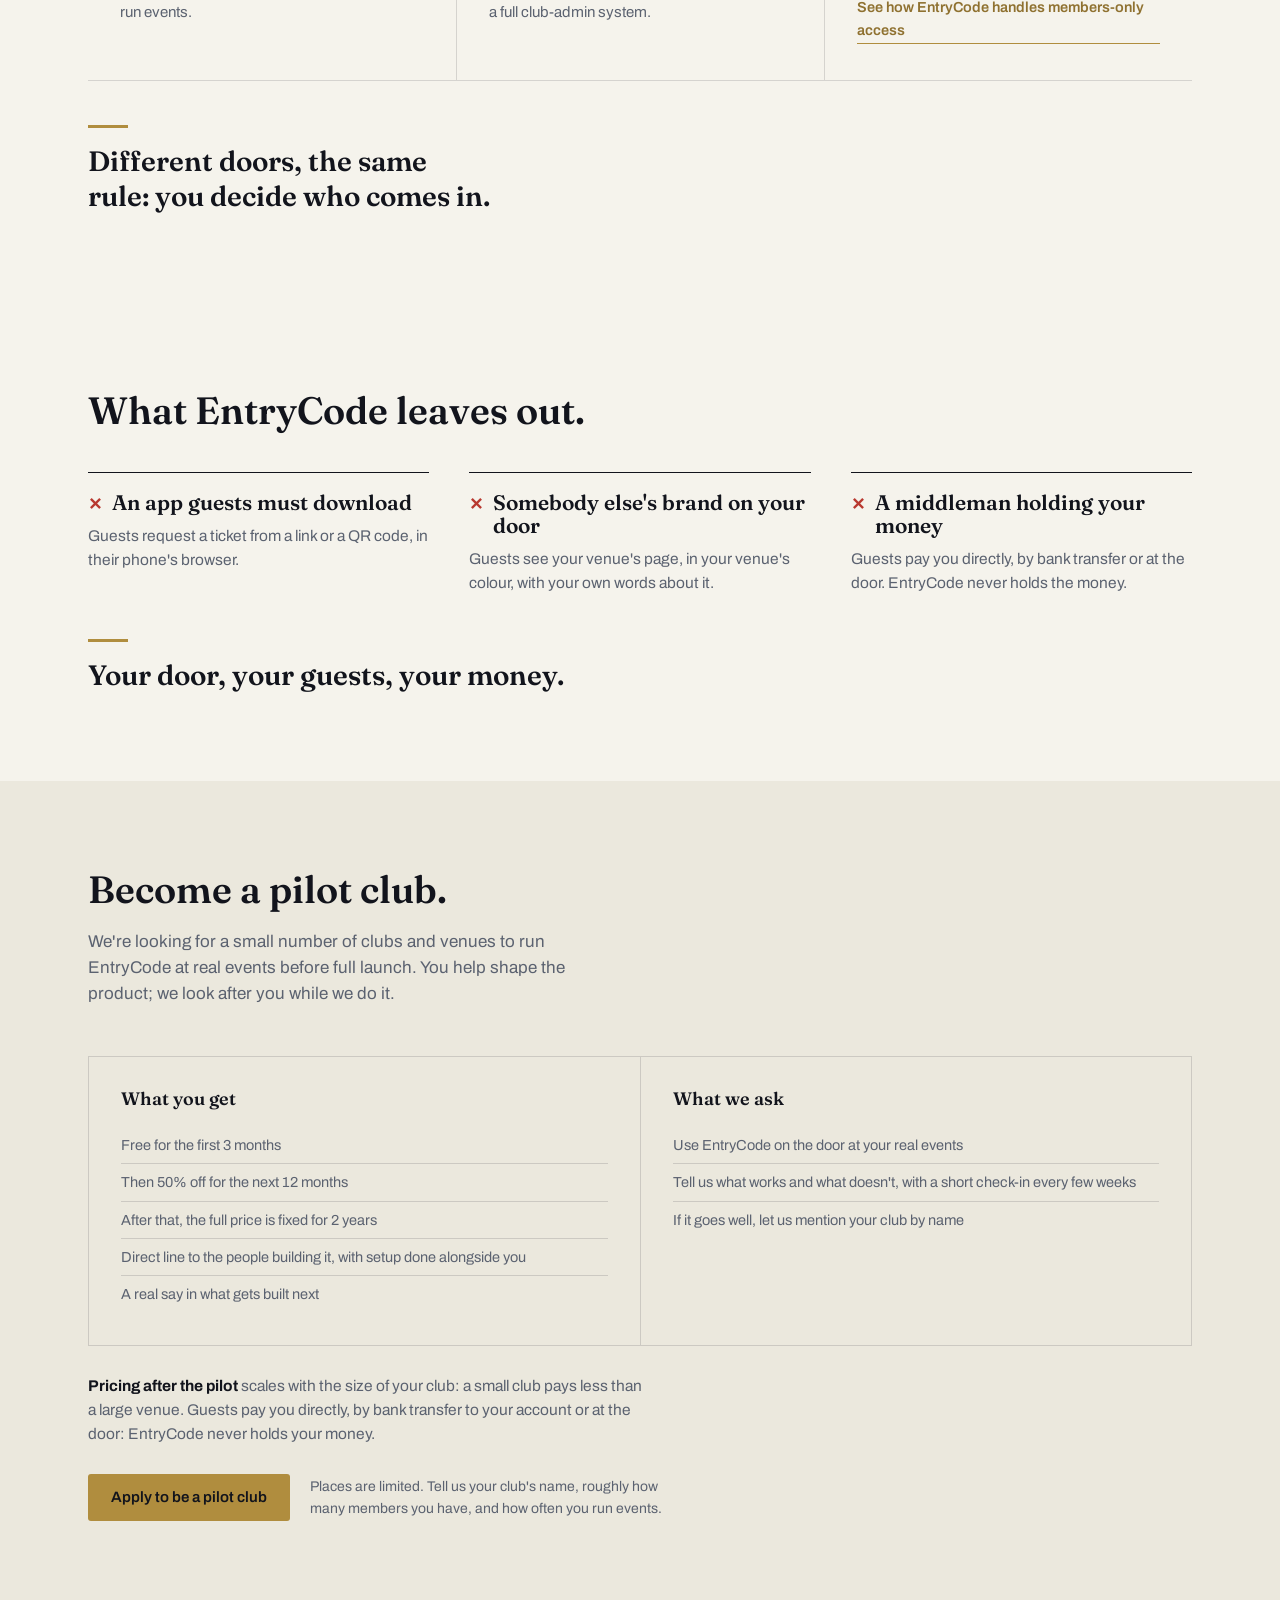
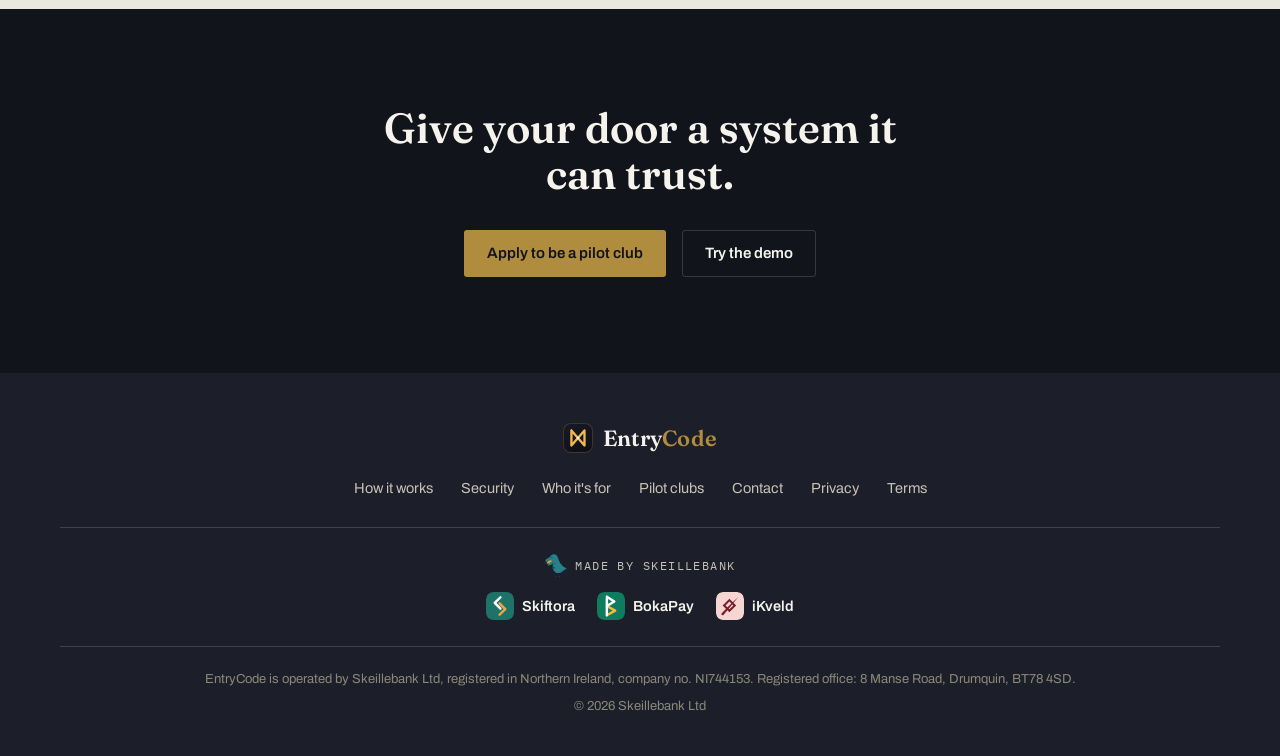
==== commit 003b7f0a: "Bring the EntryCode site in line with the voice guide - Replace the old "ticketing and entry platfor" ====
--- a/index.html
+++ b/index.html
@@ -6,7 +6,7 @@
 <link rel="canonical" href="https://entrycode.uk/">
 <link rel="icon" href="logo.svg" type="image/svg+xml">
 <title>EntryCode — Door access that doesn't go dark</title>
-<meta name="description" content="EntryCode is the ticketing and entry platform for clubs and event hosts who need real control over who gets in — signed codes, offline-safe scanning, and vetted access.">
+<meta name="description" content="Door access that doesn't go dark. EntryCode gives clubs signed entry codes that keep working offline, guests the venue approves, and payment straight to the venue's own account.">
 <link rel="stylesheet" href="fonts/fonts.css">
 <link rel="stylesheet" href="styles.css">
 </head>
@@ -174,7 +174,7 @@
             <h3>You decide who's in</h3>
             <span class="tag-mono">venue makes the call</span>
           </div>
-          <p>EntryCode handles the mechanics — identity, access, payment plumbing. Every accept, reject, and vetting decision stays with your venue.</p>
+          <p>EntryCode handles the mechanics: identity, access and the payment plumbing. Every approval, rejection and vetting decision stays with your venue.</p>
         </div>
       </div>
       <p class="land">A screenshot from last week is worthless at tonight's door.</p>
@@ -264,7 +264,7 @@
     <div class="wrap">
       <h2>Give your door a system it can trust.</h2>
       <div class="actions">
-        <a class="btn btn-brass" href="mailto:info@entrycode.uk">Get in touch</a>
+        <a class="btn btn-brass" href="mailto:info@entrycode.uk?subject=EntryCode%20pilot%20club">Apply to be a pilot club</a>
         <a class="btn btn-outline-light" href="demo.html">Try the demo</a>
       </div>
     </div>
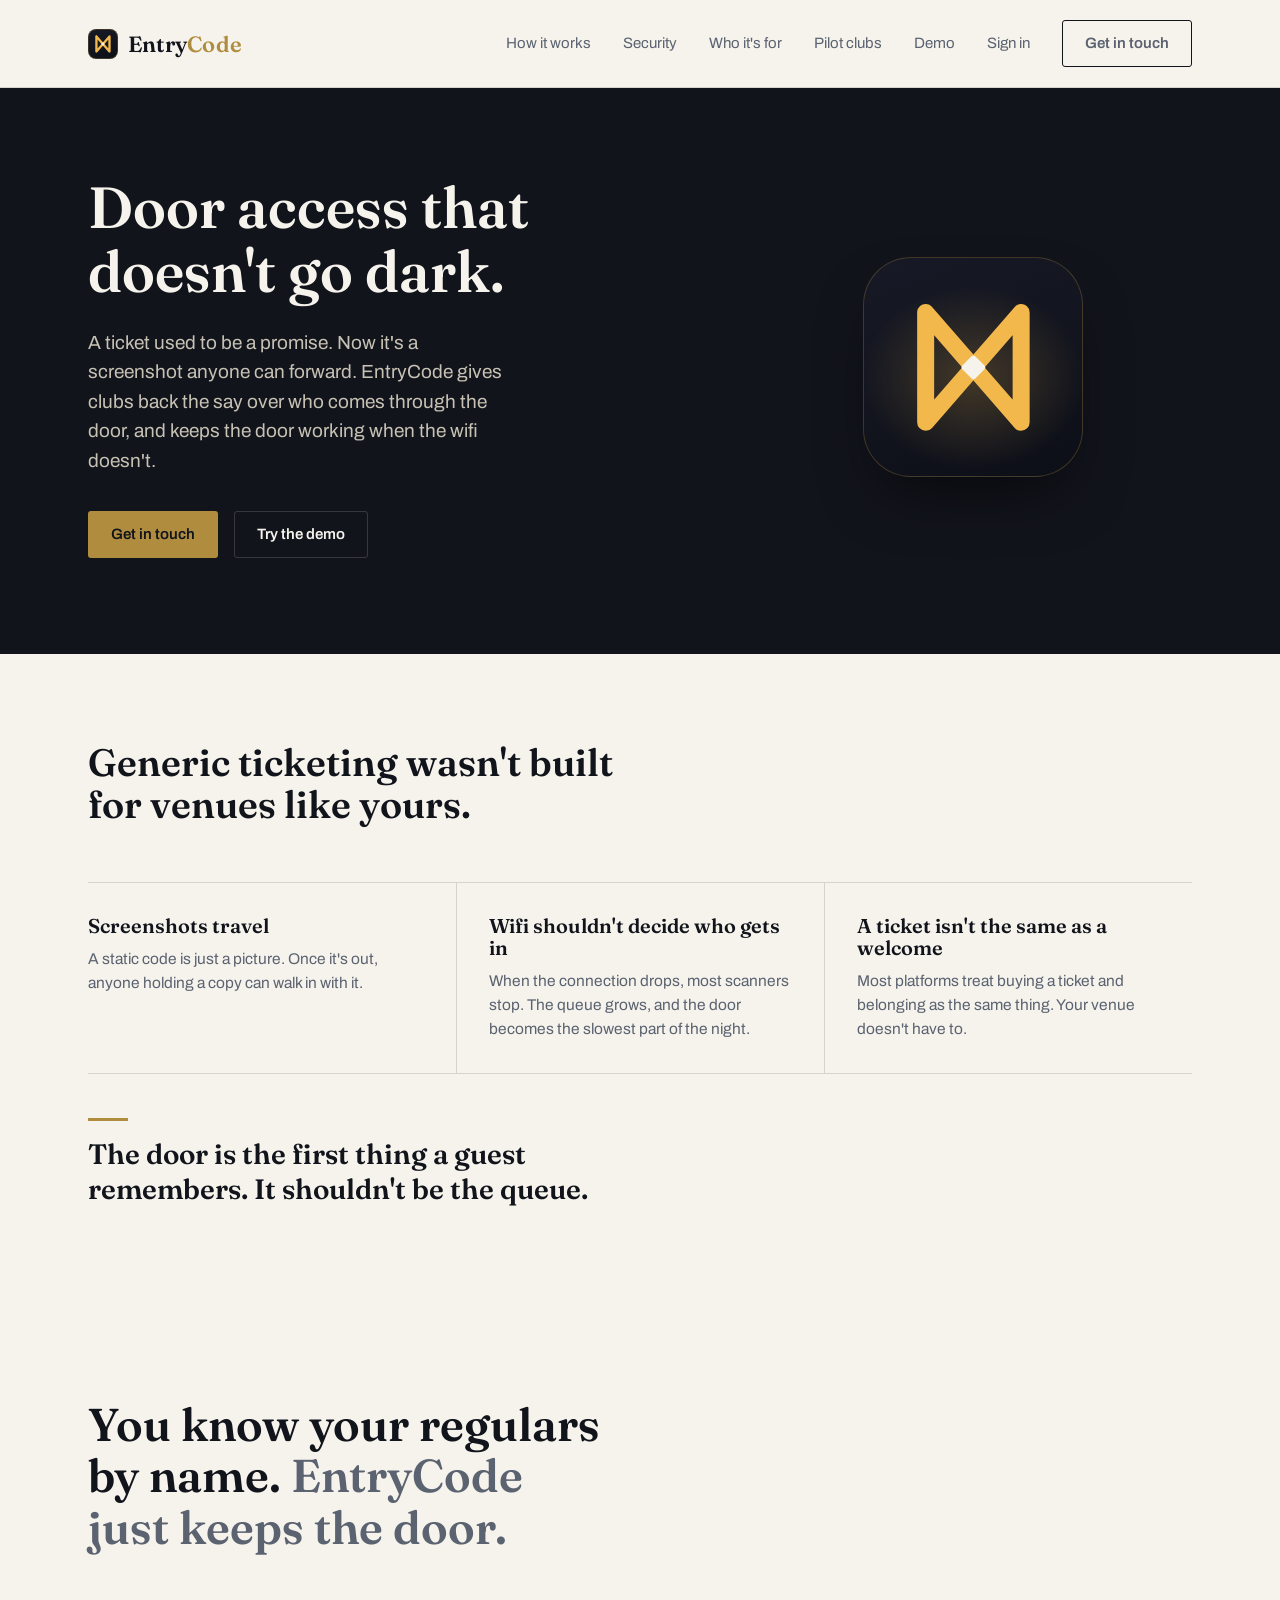
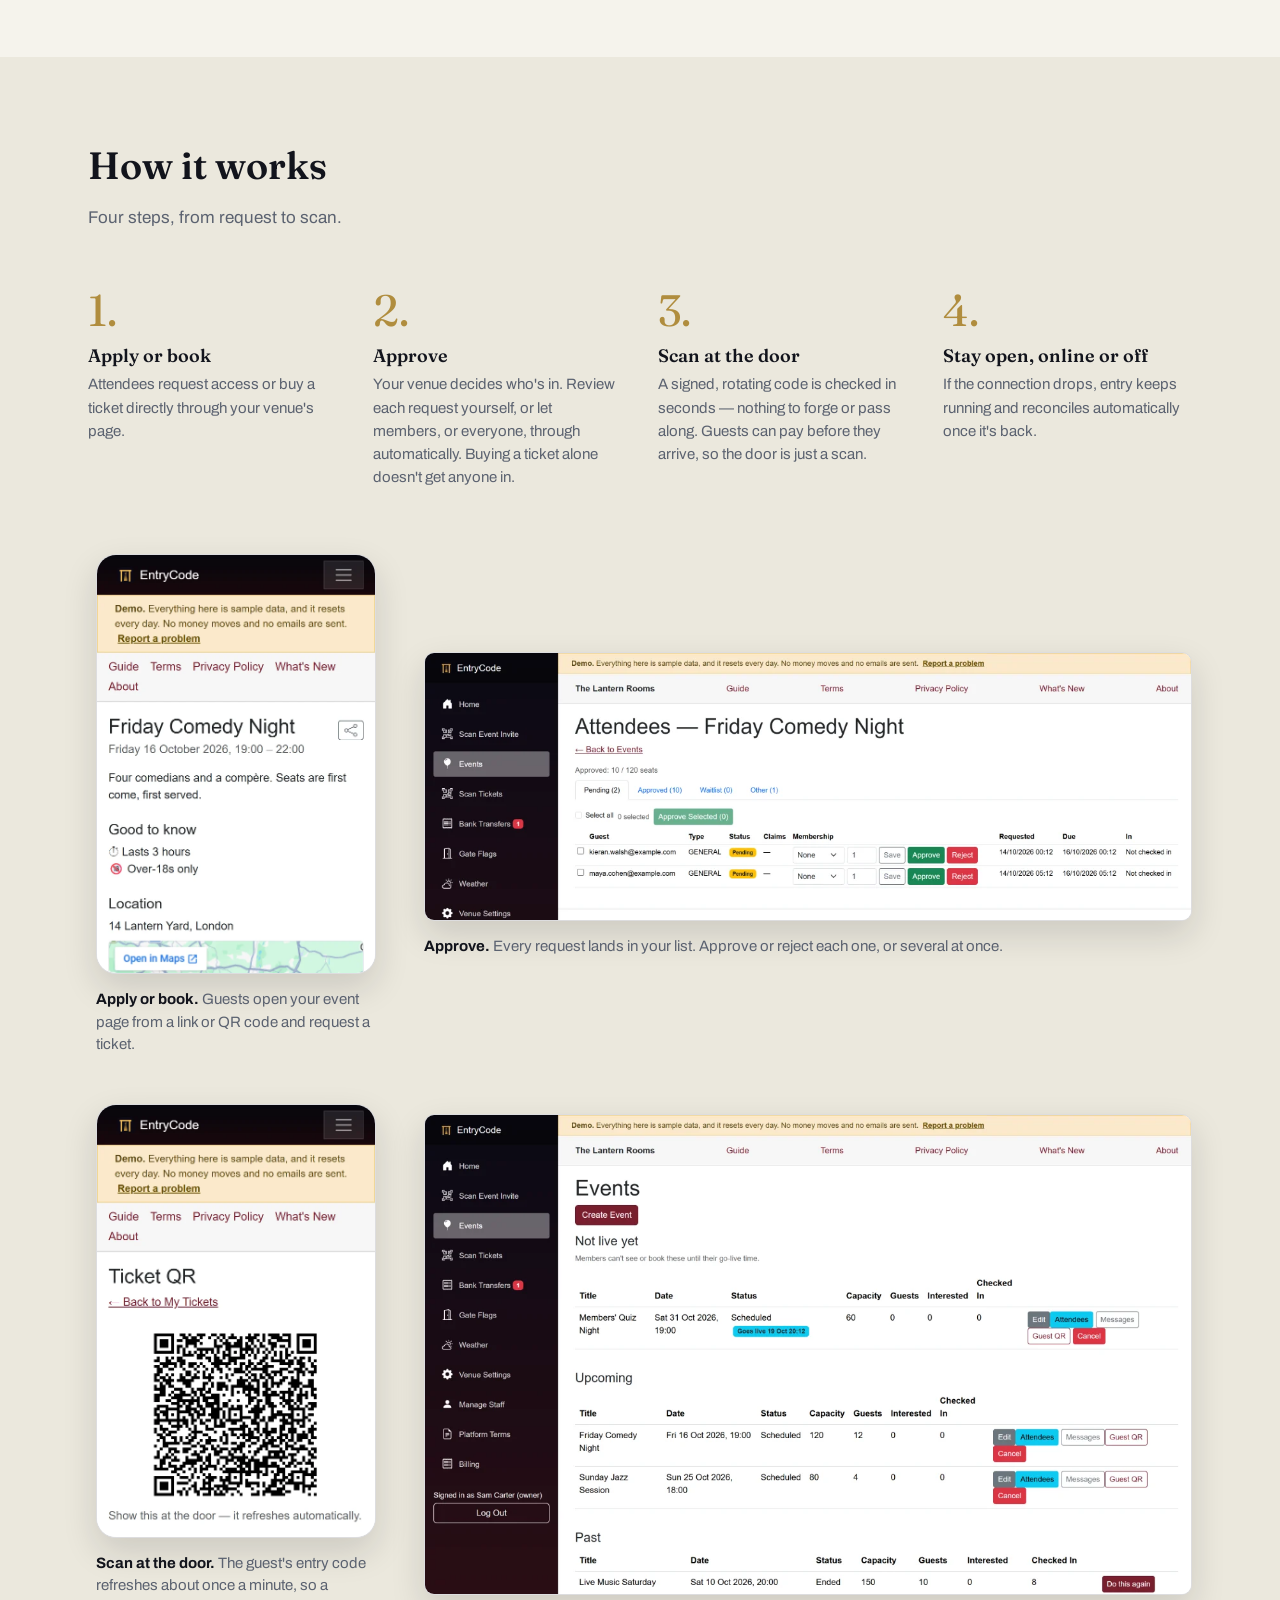
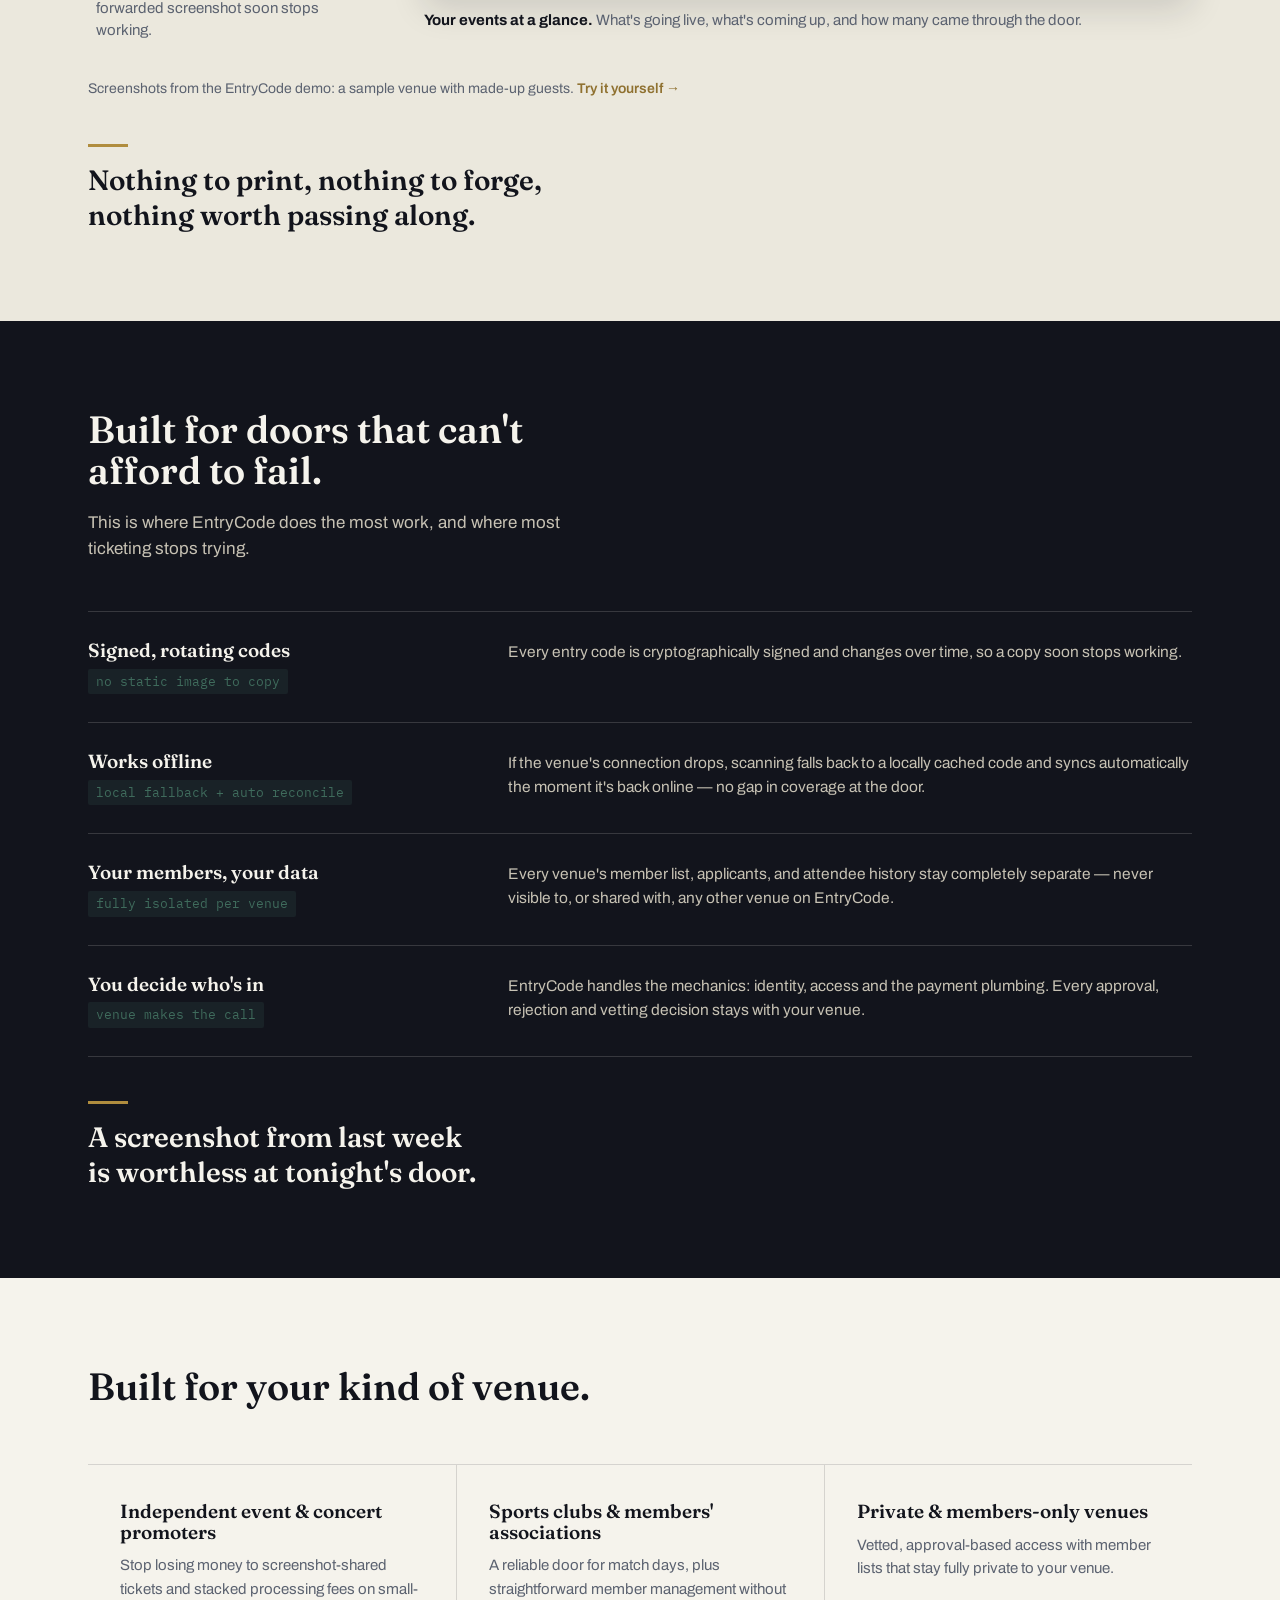
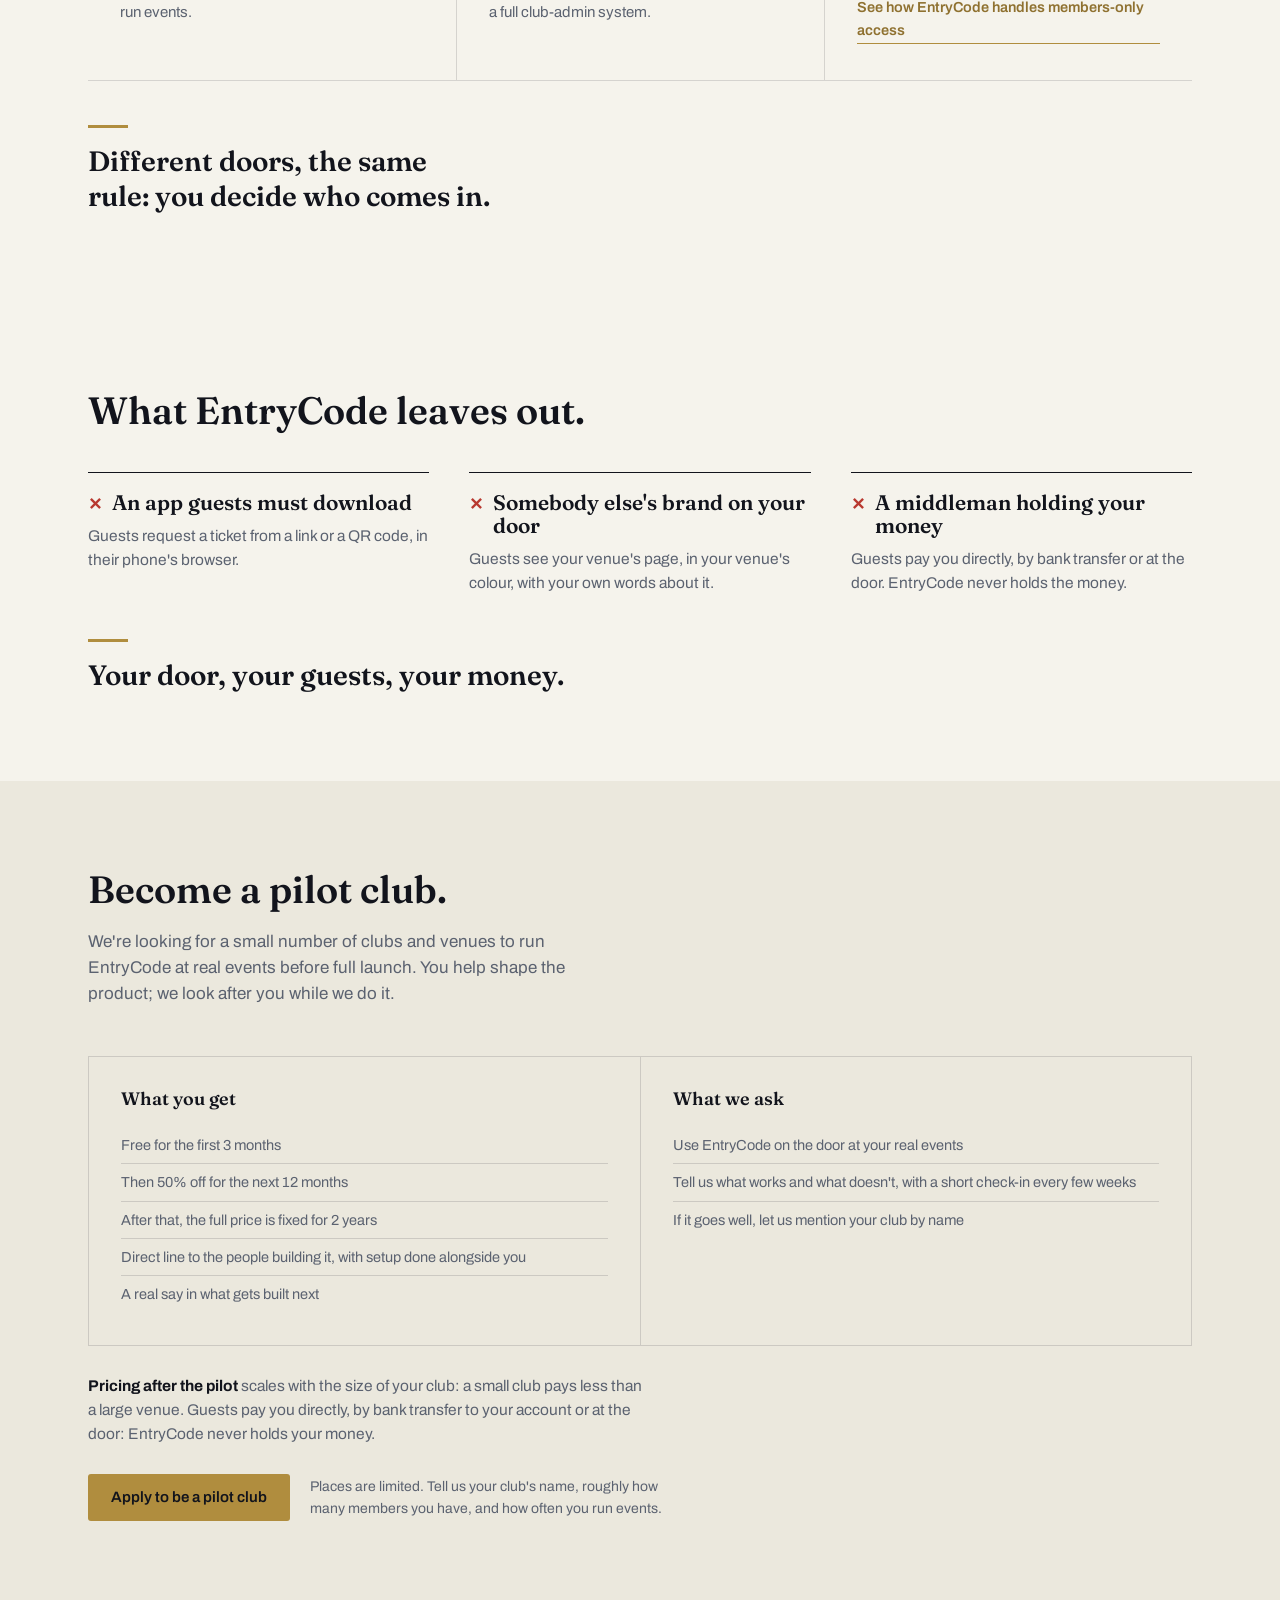
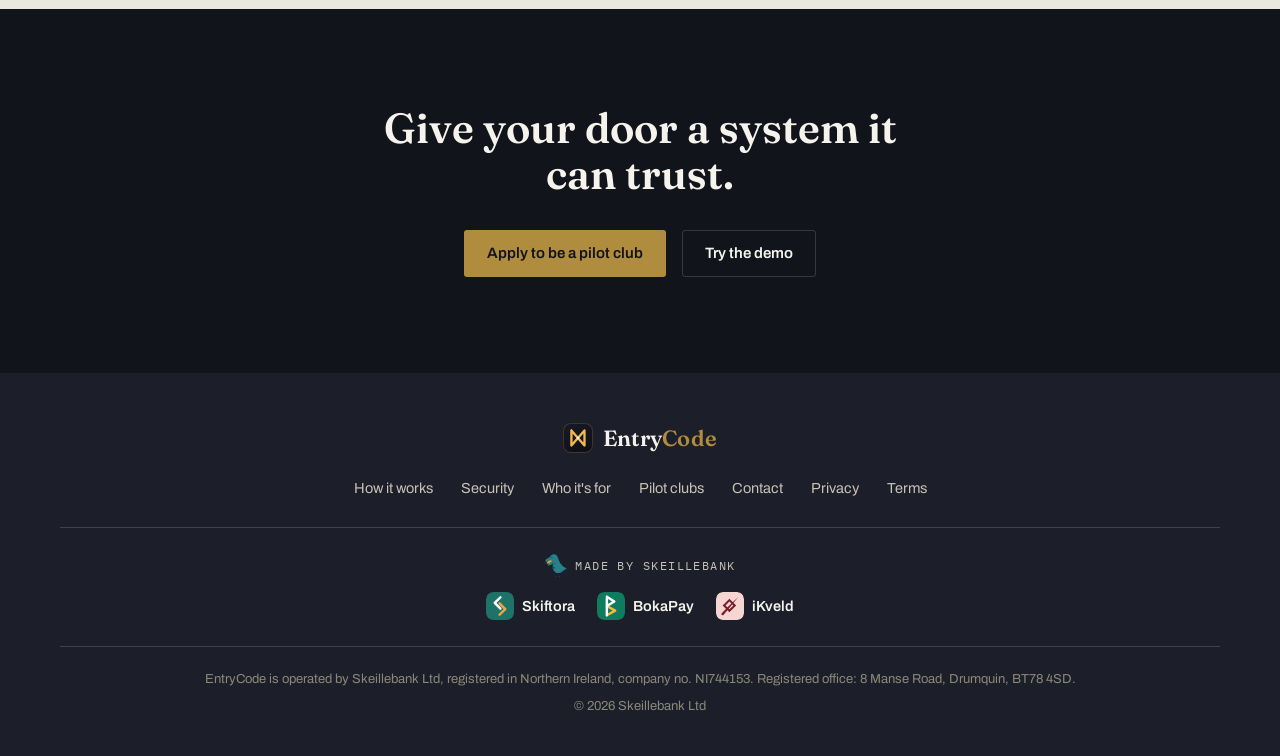
==== commit 6d3a5e46: "Say "Sign in" instead of "Log in" Sign in is now the shared word across the Skeillebank apps and sit" ====
--- a/index.html
+++ b/index.html
@@ -38,7 +38,7 @@
       <a href="#segments">Who it's for</a>
       <a href="#pilot">Pilot clubs</a>
       <a href="demo.html">Demo</a>
-      <a href="login.html">Log in</a>
+      <a href="login.html">Sign in</a>
       <a class="btn btn-outline-dark" href="#demo">Get in touch</a>
     </nav>
   </div>
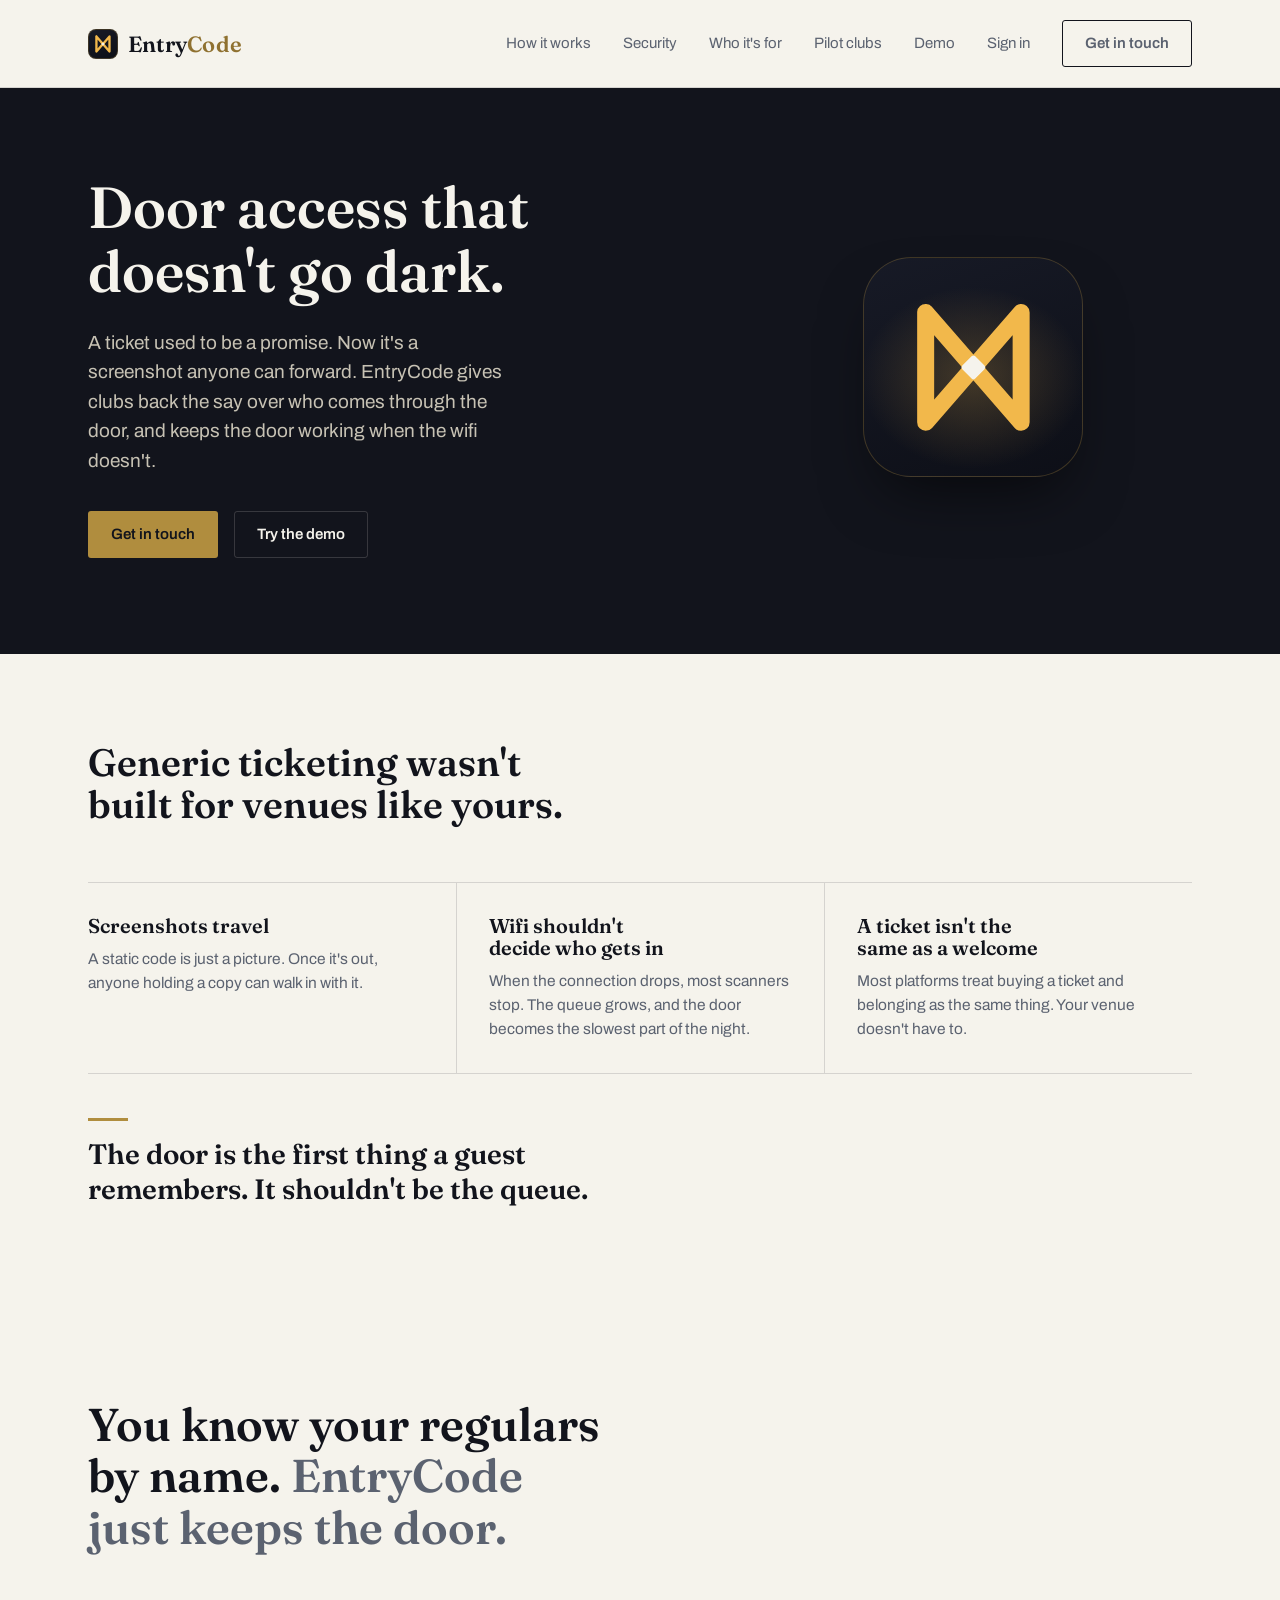
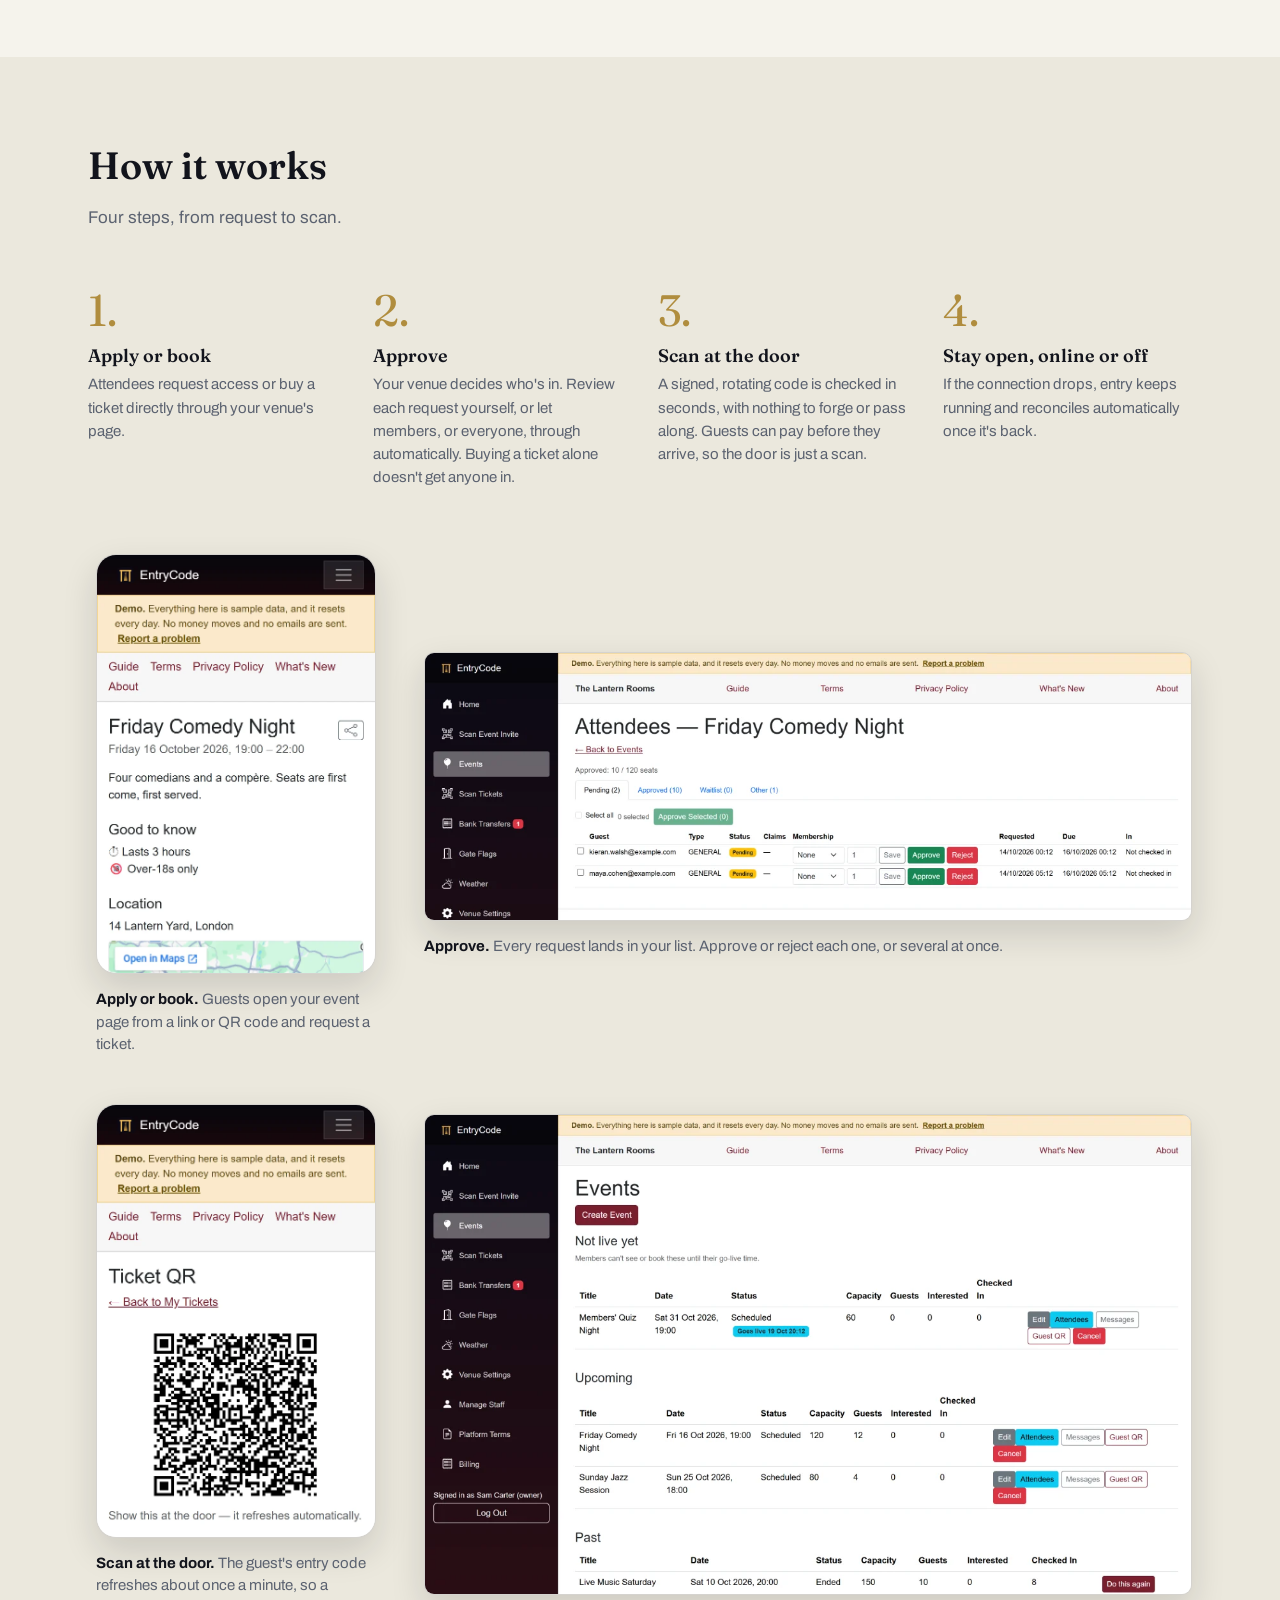
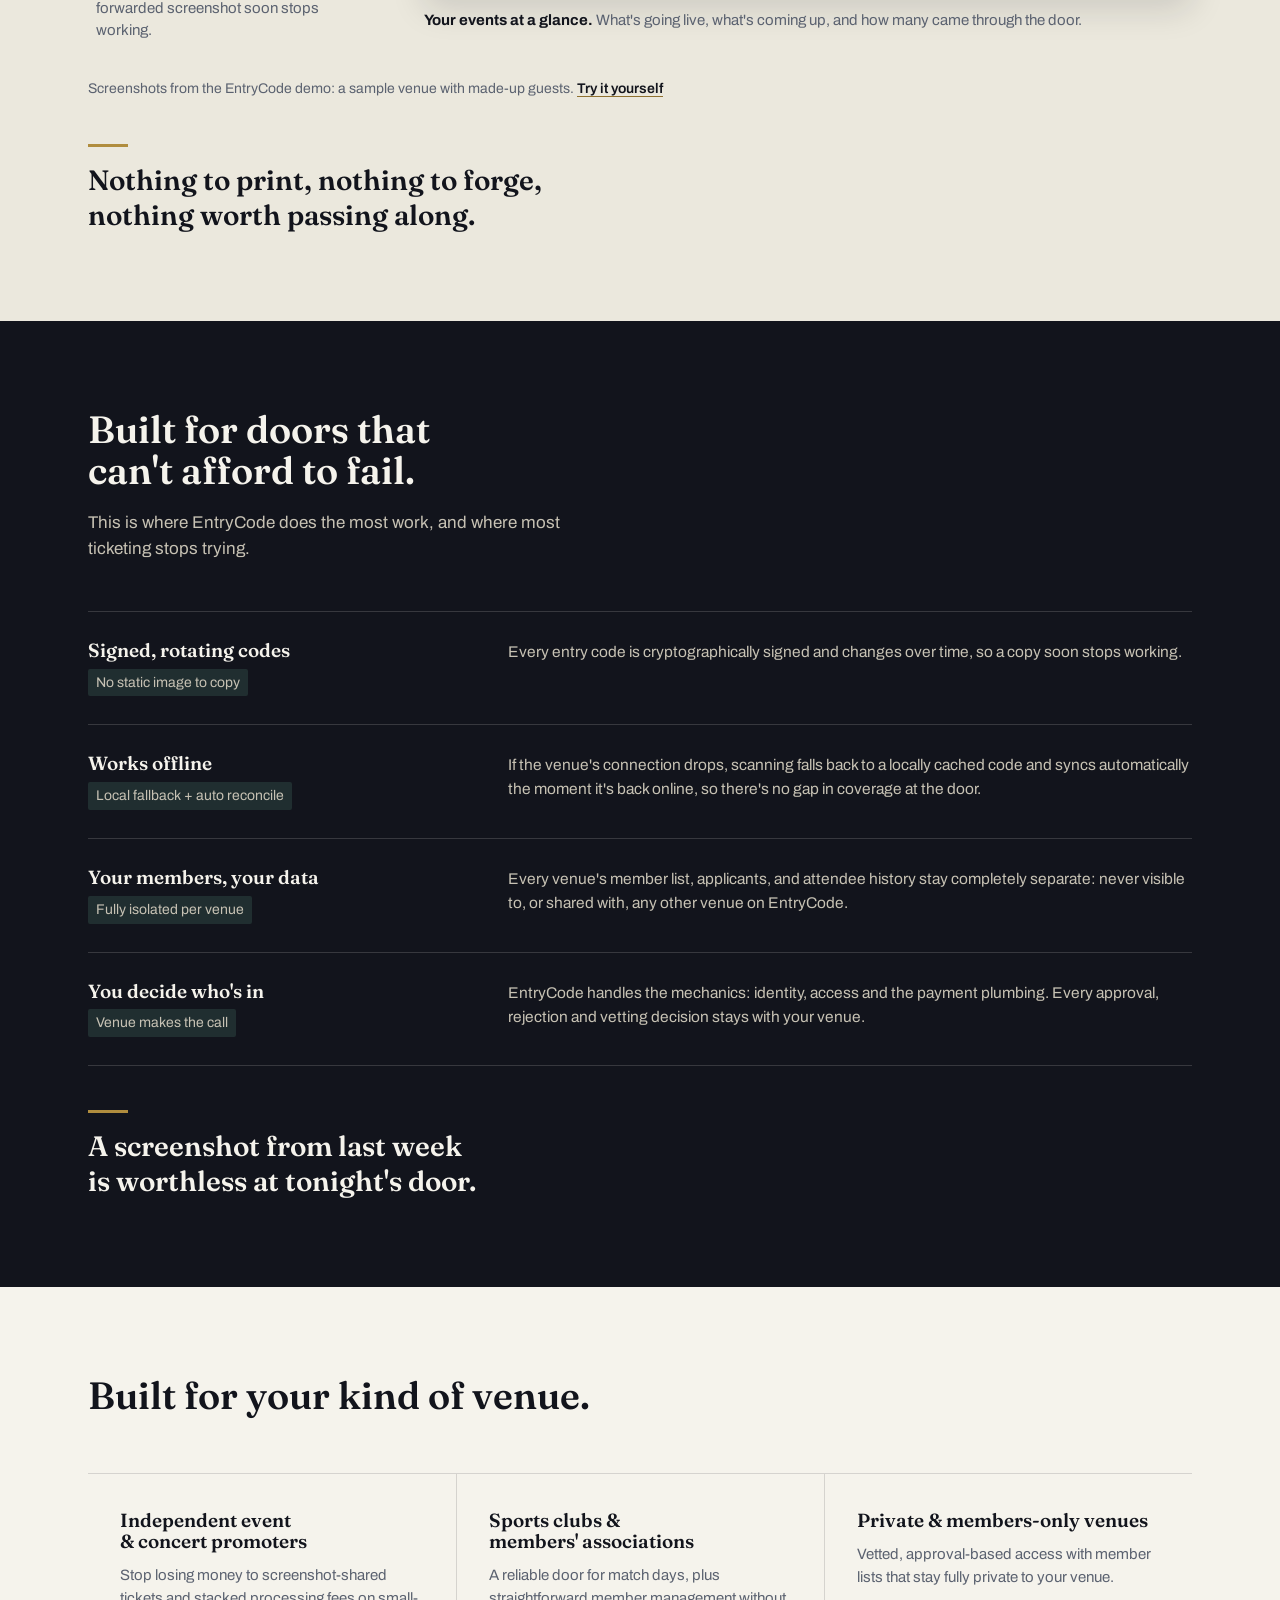
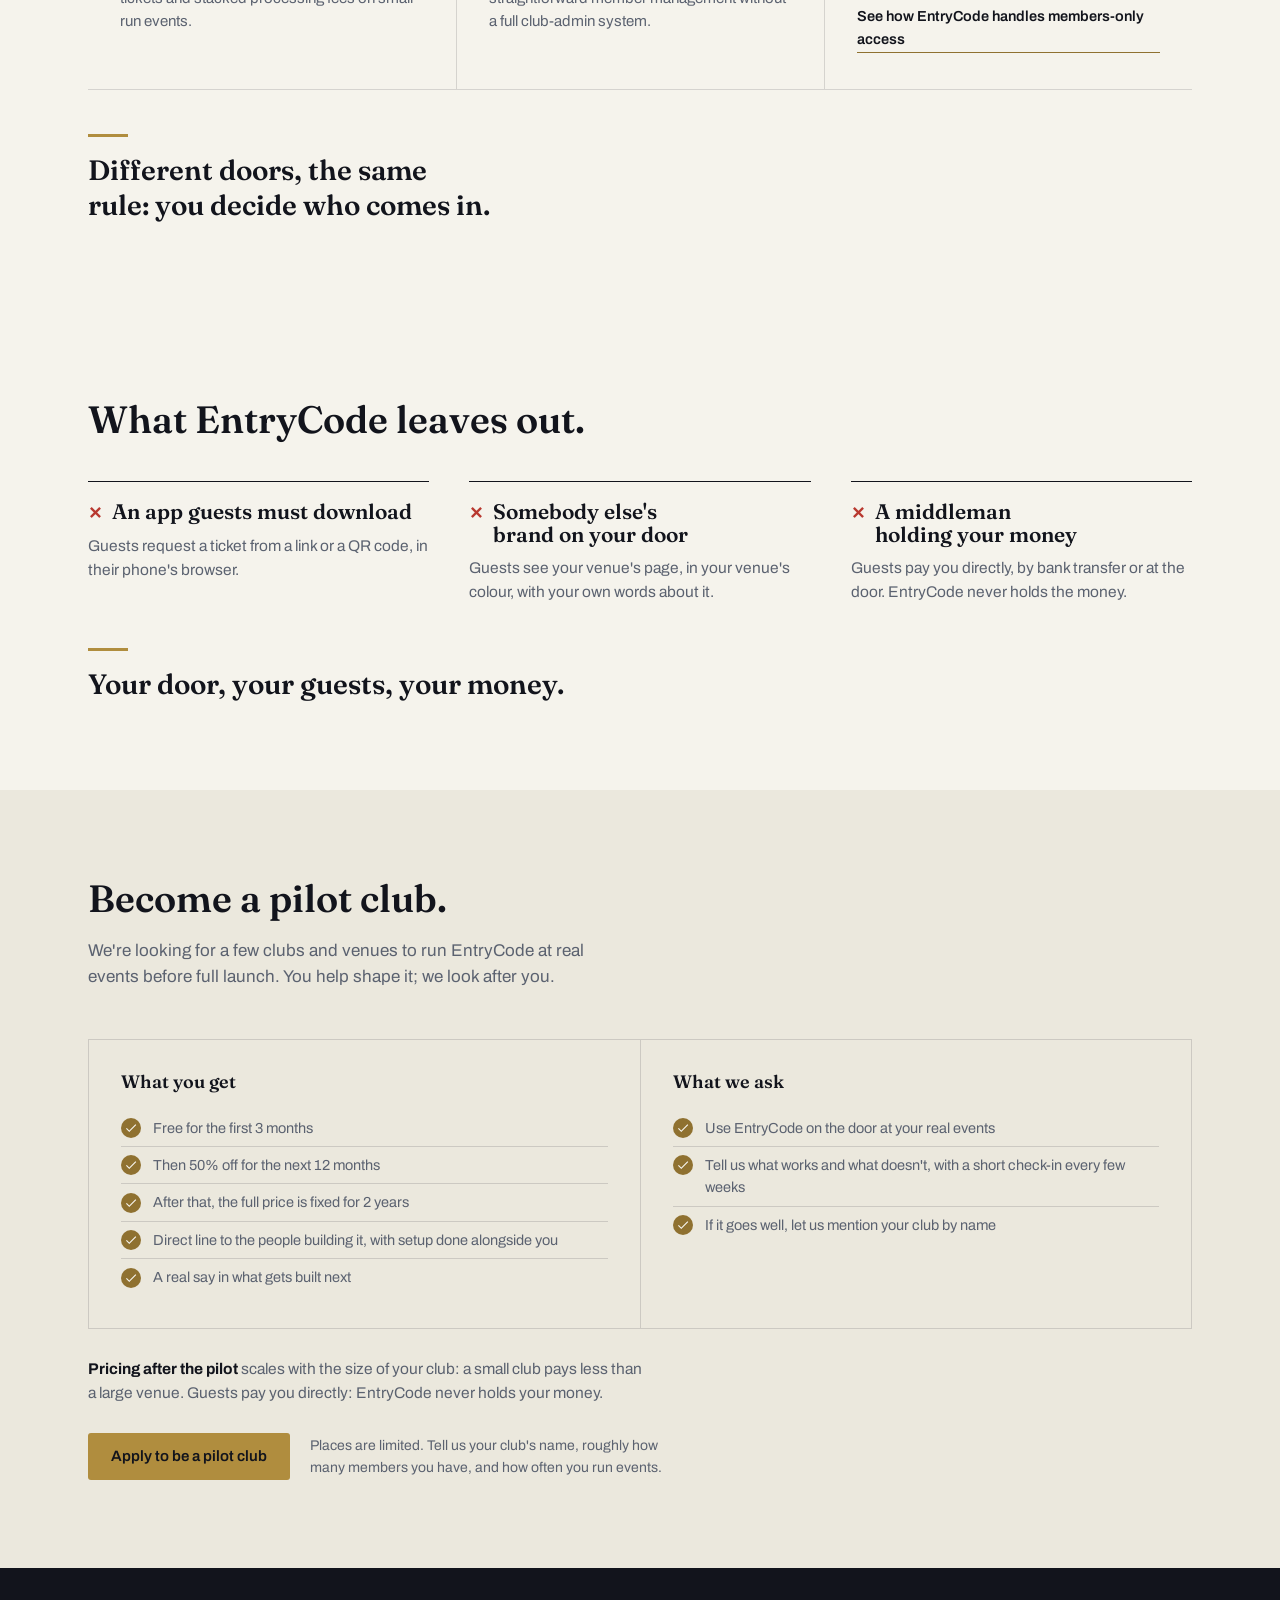
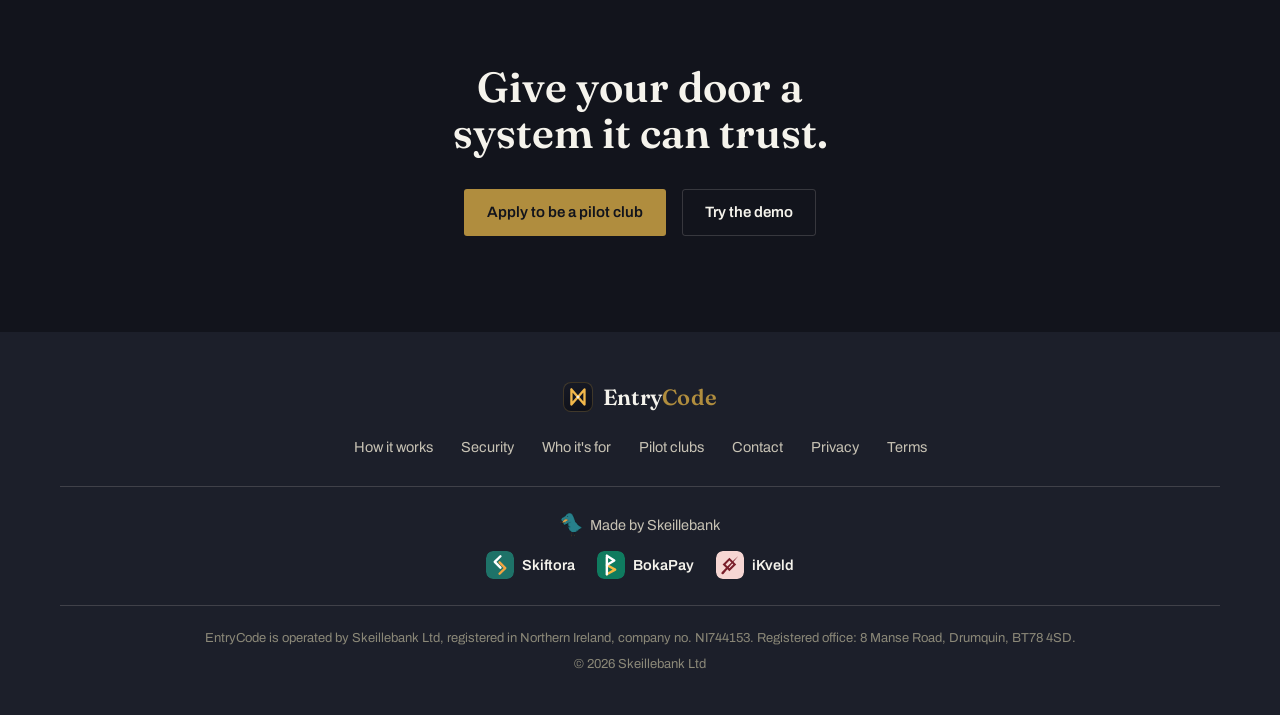
==== commit ebf670ca: "Less template look: brand check fixes (sloplint) - Titles without a dash ("EntryCode: door access th" ====
--- a/index.html
+++ b/index.html
@@ -5,7 +5,7 @@
 <meta name="viewport" content="width=device-width, initial-scale=1">
 <link rel="canonical" href="https://entrycode.uk/">
 <link rel="icon" href="logo.svg" type="image/svg+xml">
-<title>EntryCode — Door access that doesn't go dark</title>
+<title>EntryCode: door access that doesn't go dark</title>
 <meta name="description" content="Door access that doesn't go dark. EntryCode gives clubs signed entry codes that keep working offline, guests the venue approves, and payment straight to the venue's own account.">
 <link rel="stylesheet" href="fonts/fonts.css">
 <link rel="stylesheet" href="styles.css">
@@ -66,7 +66,7 @@
   <!-- PROBLEM -->
   <section>
     <div class="wrap">
-      <h2 class="eyebrow-free-heading">Generic ticketing wasn't built for venues like yours.</h2>
+      <h2 class="section-title">Generic ticketing wasn't built for venues like yours.</h2>
       <div class="problem-grid">
         <div class="problem-item">
           <h3>Screenshots travel</h3>
@@ -95,7 +95,7 @@
   <!-- HOW IT WORKS -->
   <section class="how" id="how">
     <div class="wrap">
-      <h2 class="eyebrow-free-heading">How it works</h2>
+      <h2 class="section-title">How it works</h2>
       <p class="section-lede">Four steps, from request to scan.</p>
       <div class="steps">
         <div class="step">
@@ -111,7 +111,7 @@
         <div class="step">
           <div class="num">3.</div>
           <h3>Scan at the door</h3>
-          <p>A signed, rotating code is checked in seconds — nothing to forge or pass along. Guests can pay before they arrive, so the door is just a scan.</p>
+          <p>A signed, rotating code is checked in seconds, with nothing to forge or pass along. Guests can pay before they arrive, so the door is just a scan.</p>
         </div>
         <div class="step">
           <div class="num">4.</div>
@@ -137,7 +137,7 @@
           <figcaption><b>Your events at a glance.</b> What's going live, what's coming up, and how many came through the door.</figcaption>
         </figure>
       </div>
-      <p class="shots-note">Screenshots from the EntryCode demo: a sample venue with made-up guests. <a href="demo.html">Try it yourself →</a></p>
+      <p class="shots-note">Screenshots from the EntryCode demo: a sample venue with made-up guests. <a href="demo.html">Try it yourself</a></p>
       <p class="land">Nothing to print, nothing to forge, nothing worth passing along.</p>
     </div>
   </section>
@@ -145,34 +145,34 @@
   <!-- SECURITY -->
   <section class="security" id="security">
     <div class="wrap">
-      <h2 class="eyebrow-free-heading">Built for doors that can't afford to fail.</h2>
+      <h2 class="section-title">Built for doors that can't afford to fail.</h2>
       <p class="section-lede">This is where EntryCode does the most work, and where most ticketing stops trying.</p>
       <div class="ledger">
         <div class="ledger-row">
           <div>
             <h3>Signed, rotating codes</h3>
-            <span class="tag-mono">no static image to copy</span>
+            <span class="ledger-note">No static image to copy</span>
           </div>
           <p>Every entry code is cryptographically signed and changes over time, so a copy soon stops working.</p>
         </div>
         <div class="ledger-row">
           <div>
             <h3>Works offline</h3>
-            <span class="tag-mono">local fallback + auto reconcile</span>
+            <span class="ledger-note">Local fallback + auto reconcile</span>
           </div>
-          <p>If the venue's connection drops, scanning falls back to a locally cached code and syncs automatically the moment it's back online — no gap in coverage at the door.</p>
+          <p>If the venue's connection drops, scanning falls back to a locally cached code and syncs automatically the moment it's back online, so there's no gap in coverage at the door.</p>
         </div>
         <div class="ledger-row">
           <div>
             <h3>Your members, your data</h3>
-            <span class="tag-mono">fully isolated per venue</span>
+            <span class="ledger-note">Fully isolated per venue</span>
           </div>
-          <p>Every venue's member list, applicants, and attendee history stay completely separate — never visible to, or shared with, any other venue on EntryCode.</p>
+          <p>Every venue's member list, applicants, and attendee history stay completely separate: never visible to, or shared with, any other venue on EntryCode.</p>
         </div>
         <div class="ledger-row">
           <div>
             <h3>You decide who's in</h3>
-            <span class="tag-mono">venue makes the call</span>
+            <span class="ledger-note">Venue makes the call</span>
           </div>
           <p>EntryCode handles the mechanics: identity, access and the payment plumbing. Every approval, rejection and vetting decision stays with your venue.</p>
         </div>
@@ -184,7 +184,7 @@
   <!-- SEGMENTS -->
   <section id="segments">
     <div class="wrap">
-      <h2 class="eyebrow-free-heading">Built for your kind of venue.</h2>
+      <h2 class="section-title">Built for your kind of venue.</h2>
       <div class="segments-grid">
         <div class="segment">
           <h3>Independent event &amp; concert promoters</h3>
@@ -207,7 +207,7 @@
   <!-- WHAT ENTRYCODE LEAVES OUT -->
   <section id="without">
     <div class="wrap">
-      <h2 class="eyebrow-free-heading">What EntryCode leaves out.</h2>
+      <h2 class="section-title">What EntryCode leaves out.</h2>
       <ul class="without">
         <li>
           <h3>An app guests must download</h3>
@@ -229,8 +229,8 @@
   <!-- PILOT CLUBS -->
   <section class="how" id="pilot">
     <div class="wrap">
-      <h2 class="eyebrow-free-heading">Become a pilot club.</h2>
-      <p class="section-lede">We're looking for a small number of clubs and venues to run EntryCode at real events before full launch. You help shape the product; we look after you while we do it.</p>
+      <h2 class="section-title">Become a pilot club.</h2>
+      <p class="section-lede">We're looking for a few clubs and venues to run EntryCode at real events before full launch. You help shape it; we look after you.</p>
       <div class="pricing-row">
         <div class="price-col recommended">
           <h3>What you get</h3>
@@ -251,7 +251,7 @@
           </ul>
         </div>
       </div>
-      <p class="pilot-note" id="pricing"><strong>Pricing after the pilot</strong> scales with the size of your club: a small club pays less than a large venue. Guests pay you directly, by bank transfer to your account or at the door: EntryCode never holds your money.</p>
+      <p class="pilot-note" id="pricing"><strong>Pricing after the pilot</strong> scales with the size of your club: a small club pays less than a large venue. Guests pay you directly: EntryCode never holds your money.</p>
       <div class="pilot-actions">
         <a class="btn btn-brass" href="mailto:info@entrycode.uk?subject=EntryCode%20pilot%20club">Apply to be a pilot club</a>
         <span class="pilot-small">Places are limited. Tell us your club's name, roughly how many members you have, and how often you run events.</span>
--- a/styles.css
+++ b/styles.css
@@ -18,6 +18,7 @@
 
 *{box-sizing:border-box;}
 html{scroll-behavior:smooth;}
+html, body{overflow-x:clip;}
 @media (prefers-reduced-motion: reduce){
   html{scroll-behavior:auto;}
   *{animation-duration:0.01ms !important; transition-duration:0.01ms !important;}
@@ -34,6 +35,7 @@
 
 h1,h2,h3{
   font-family:var(--serif);
+  text-wrap:balance;
   font-weight:600;
   line-height:1.1;
   margin:0;
@@ -43,13 +45,16 @@
 
 a{color:inherit; text-decoration:none;}
 
+/* Hidden above the top edge rather than far to the left, so it never sits past a phone screen. */
 .skip-link{
-  position:absolute; left:-999px; top:0;
+  position:absolute; left:12px; top:0; transform:translateY(-200%);
   background:var(--brass); color:var(--ink); padding:10px 16px; z-index:200;
 }
-.skip-link:focus{left:12px; top:12px;}
-
-:focus-visible{outline:2px solid var(--brass); outline-offset:3px;}
+.skip-link:focus{top:12px; transform:none;}
+
+/* Focus ring: brass-dark on the light paper (brass is under 3:1 there), brass on the dark bands. */
+:focus-visible{outline:2px solid var(--brass-dark); outline-offset:3px;}
+.hero :focus-visible, .security :focus-visible, .cta-band :focus-visible, footer :focus-visible{outline-color:var(--brass);}
 
 .wrap{
   max-width:var(--max);
@@ -112,8 +117,11 @@
 .btn-outline-dark:hover{background:var(--ink); color:var(--paper);}
 .btn-outline-light{border-color:var(--line-dark); color:var(--paper);}
 .btn-outline-light:hover{background:var(--paper); color:var(--ink);}
-
-.nav-toggle{display:none; background:none; border:none; cursor:pointer; padding:6px;}
+.btn:active{transform:translateY(1px);}
+a:not(.btn):active{opacity:.75;}
+
+/* 24px icon + 10px padding = a 44px tap target. */
+.nav-toggle{display:none; background:none; border:none; cursor:pointer; padding:10px;}
 .nav-toggle svg{display:block;}
 
 @media (max-width:820px){
@@ -166,7 +174,7 @@
 
 /* ---------- Section basics ---------- */
 section{padding:88px 0;}
-.eyebrow-free-heading{
+.section-title{
   font-size:clamp(26px, 3.4vw, 38px);
   max-width:22ch;
 }
@@ -208,6 +216,7 @@
 }
 .step .num{
   font-family:var(--serif);
+  font-variant-numeric:tabular-nums;
   font-size:44px;
   color:var(--brass);
   line-height:1;
@@ -222,13 +231,14 @@
 /* Screenshots under "How it works" */
 .shots{ display:grid; grid-template-columns:minmax(0,1fr) minmax(0,2.6fr); gap:48px 40px; margin-top:64px; align-items:center; }
 .shot{ margin:0; }
-.shot img{ display:block; width:100%; height:auto; background:#fff; border:1px solid var(--line); border-radius:10px; box-shadow:0 14px 34px rgba(18,20,28,0.14); }
+.shot img{ display:block; width:100%; height:auto; background:var(--paper); border:1px solid var(--line); border-radius:10px; box-shadow:0 14px 34px rgba(18,20,28,0.14); }
 .shot.phone img{ max-width:280px; margin-inline:auto; border-radius:20px; }
 .shot figcaption{ margin-top:14px; color:var(--slate); font-size:15px; line-height:1.5; }
 .shot.phone figcaption{ max-width:280px; margin-inline:auto; }
 .shot figcaption b{ color:var(--ink); }
 .shots-note{ margin-top:36px; color:var(--slate); font-size:14px; }
-.shots-note a{ color:var(--brass-dark); font-weight:600; }
+/* Ink text with a brass underline: brass-dark text is under 4.5:1 on paper-2. */
+.shots-note a{ color:var(--ink); font-weight:600; border-bottom:1px solid var(--brass-dark); }
 @media (max-width:820px){
   .shots{ grid-template-columns:minmax(0,1fr); gap:40px; margin-top:48px; }
   .shot.phone img, .shot.phone figcaption{ max-width:240px; }
@@ -242,7 +252,7 @@
   background:var(--ink);
   color:var(--paper);
 }
-.security .eyebrow-free-heading{ color:var(--paper); }
+.security .section-title{ color:var(--paper); }
 .security .section-lede{ color:var(--mist); }
 .ledger{
   margin-top:48px;
@@ -263,12 +273,11 @@
   color:var(--mist);
   font-size:15.5px;
 }
-.tag-mono{
+.ledger-note{
   display:inline-block;
-  font-family:var(--mono);
-  font-size:12.5px;
-  color:var(--verify);
-  background:rgba(63,107,92,0.16);
+  font-size:14px;
+  color:var(--mist);
+  background:rgba(63,107,92,0.3);
   padding:3px 8px;
   border-radius:2px;
   margin-top:8px;
@@ -294,7 +303,7 @@
 .segment p{color:var(--slate); font-size:15px;}
 .segment .link-line{
   display:inline-block; margin-top:16px; font-size:14.5px; font-weight:600;
-  color:var(--brass-dark); border-bottom:1px solid var(--brass);
+  color:var(--ink); border-bottom:1px solid var(--brass-dark);
   padding-bottom:2px;
 }
 @media (max-width:820px){
@@ -319,11 +328,16 @@
 .price-col.recommended{background:var(--paper-2);}
 .price-col h3{font-size:18px;}
 .price-figure{
+  font-variant-numeric:tabular-nums;
   font-family:var(--serif); font-size:32px; margin-top:14px; color:var(--ink);
 }
 .price-figure small{font-family:var(--sans); font-size:14px; color:var(--slate); font-weight:500;}
 .price-col ul{list-style:none; margin:18px 0 0; padding:0; font-size:14.5px; color:var(--slate);}
-.price-col li{padding:7px 0; border-top:1px solid var(--line);}
+.price-col li{padding:7px 0 7px 32px; position:relative; border-top:1px solid var(--line);}
+/* Tick lists (voice.md, 31 Oct 2026): the apps' filled circle and tick. brass-dark, as brass is too faint on paper. */
+.price-col li::before, .price-col li::after{content:""; position:absolute; left:0; top:calc(7px + 0.5lh - 10px); width:20px; height:20px;}
+.price-col li::before{border-radius:50%; background:var(--brass-dark);}
+.price-col li::after{background:var(--paper); -webkit-mask:url("data:image/svg+xml,%3Csvg xmlns='http://www.w3.org/2000/svg' viewBox='0 0 24 24'%3E%3Cpath d='M9 16.17 4.83 12l-1.42 1.41L9 19 21 7l-1.41-1.41z'/%3E%3C/svg%3E") center / 14px no-repeat; mask:url("data:image/svg+xml,%3Csvg xmlns='http://www.w3.org/2000/svg' viewBox='0 0 24 24'%3E%3Cpath d='M9 16.17 4.83 12l-1.42 1.41L9 19 21 7l-1.41-1.41z'/%3E%3C/svg%3E") center / 14px no-repeat;}
 .price-col li:first-child{border-top:none;}
 @media (max-width:820px){
   .pricing-row{flex-direction:column;}
@@ -376,6 +390,8 @@
 /* Keep "EntryCode" as one word: the flex gap above only separates the mark from the name. */
 .wordmark .wm-text{color:inherit;}
 .wordmark em{font-style:normal; color:var(--brass);}
+/* On the light header, brass is under 3:1: use brass-dark there. */
+header .wordmark em{color:var(--brass-dark);}
 
 /* ---------- Layout from the brand voice (voice.md) ---------- */
 /* A closing line at the end of a section. */
@@ -404,7 +420,7 @@
 }
 /* The Skeillebank family, in the footer. */
 .family{display:flex; flex-wrap:wrap; align-items:center; gap:12px 22px; padding-bottom:22px; margin-bottom:28px; border-bottom:1px solid var(--line-dark);}
-.family-label{font-family:var(--mono); font-size:12px; letter-spacing:.12em; text-transform:uppercase; color:var(--mist);}
+.family-label{font-size:14.5px; color:var(--mist);}
 .family-label:hover{color:var(--paper);}
 .family a.fam{display:inline-flex; align-items:center; gap:8px; color:var(--paper); font-weight:600; font-size:14.5px;}
 .family a.fam:hover{color:var(--brass);}
